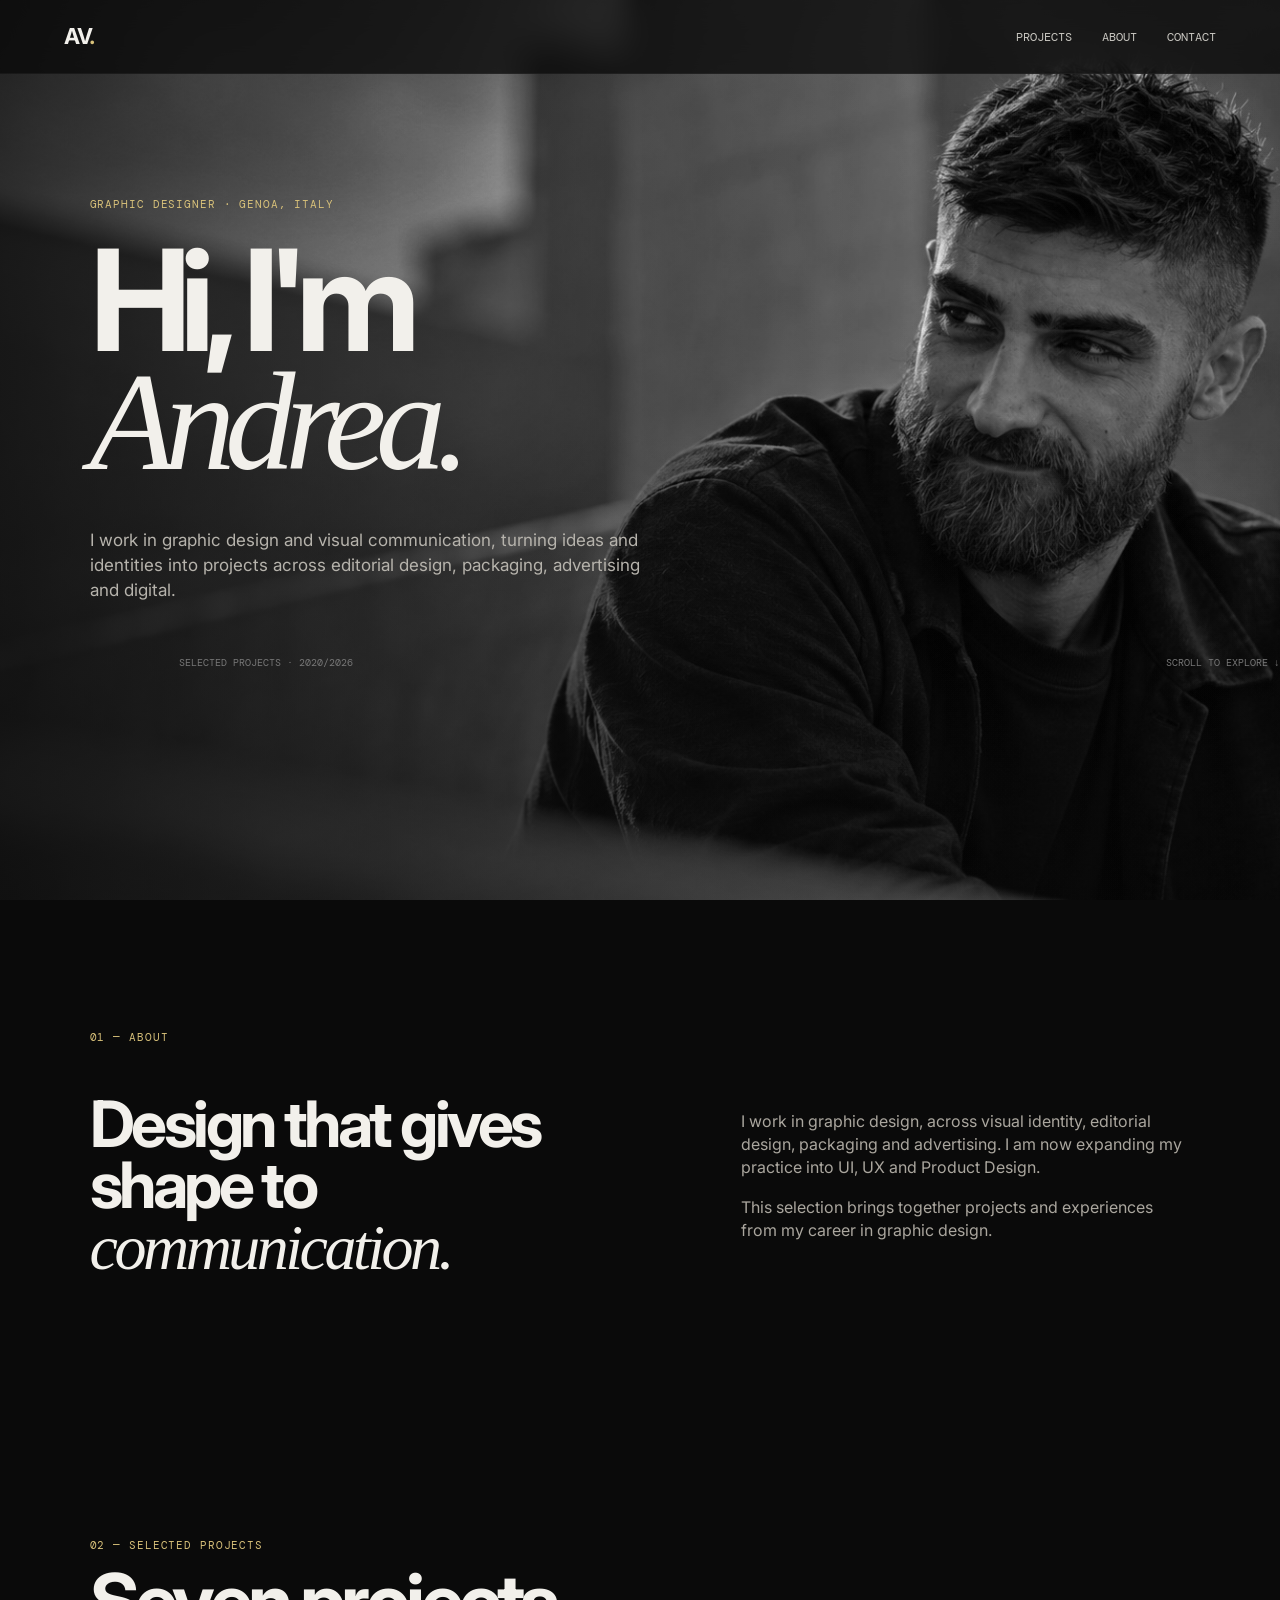
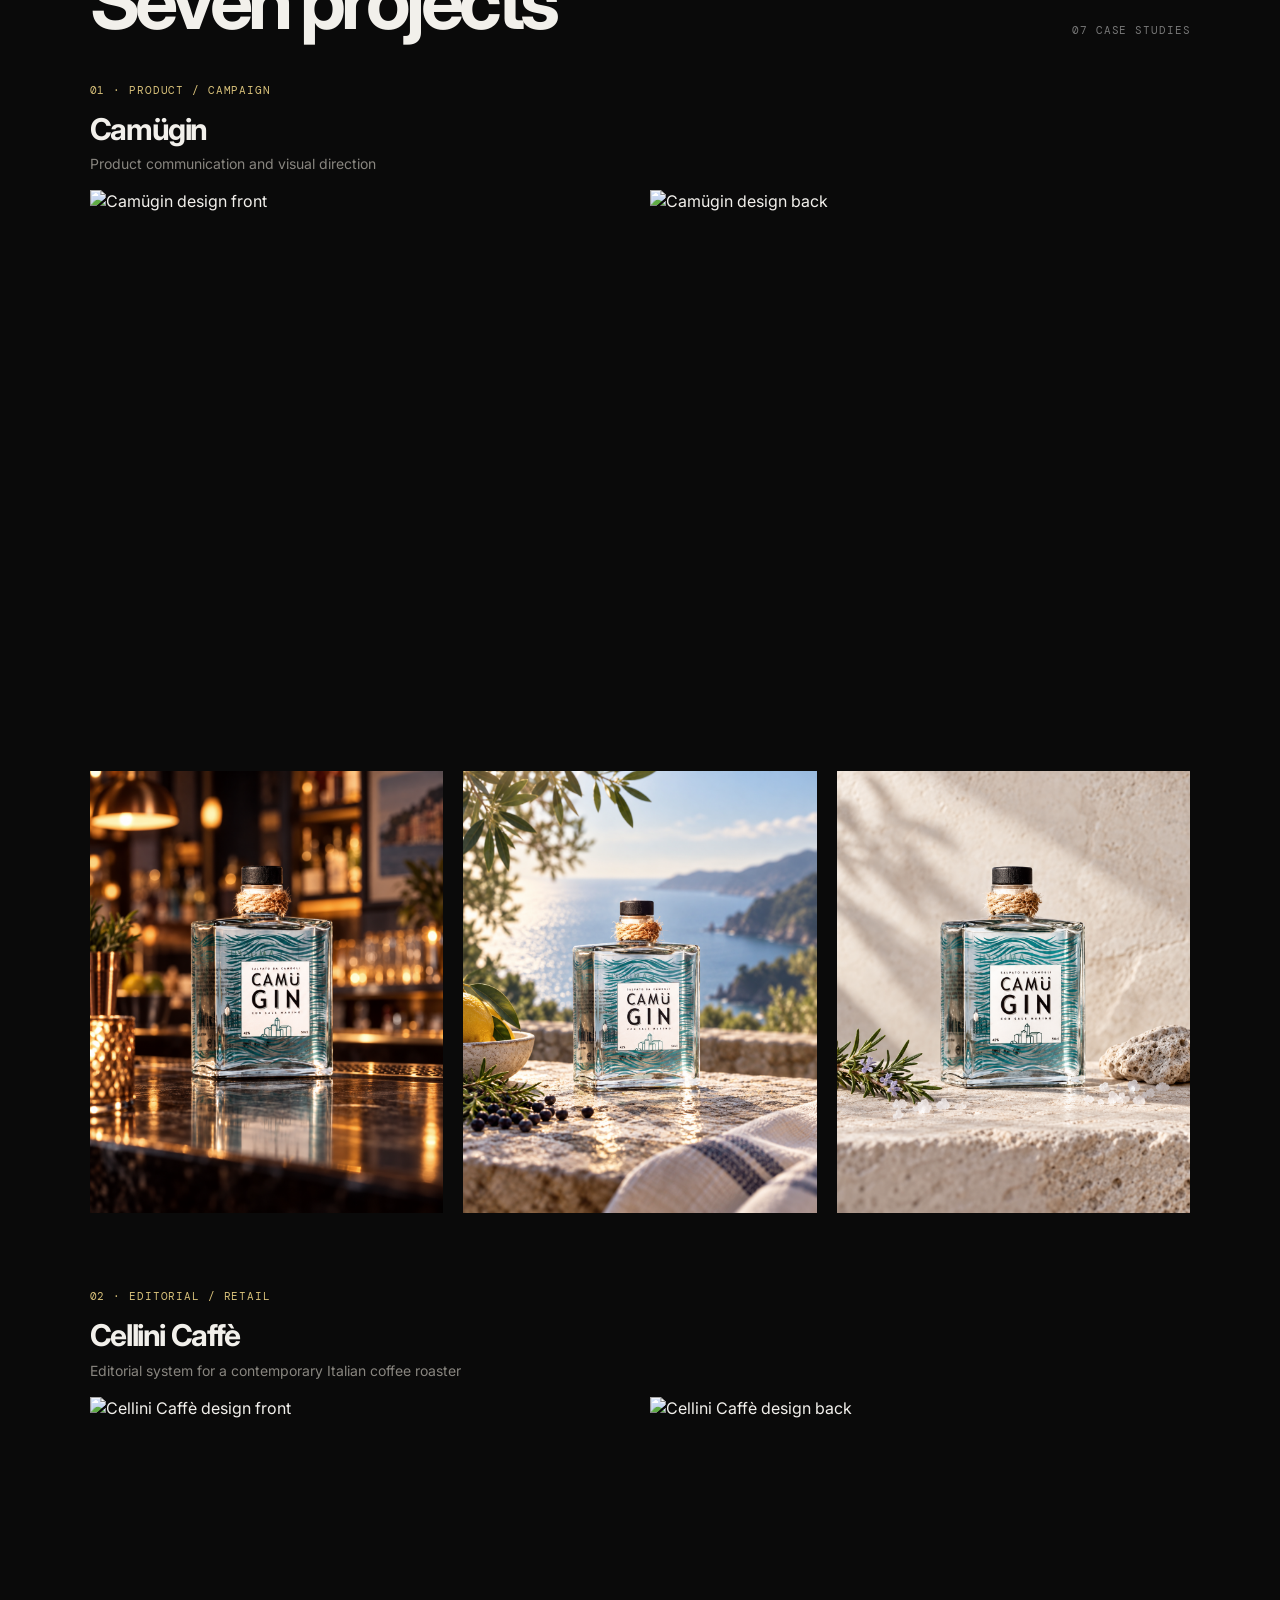
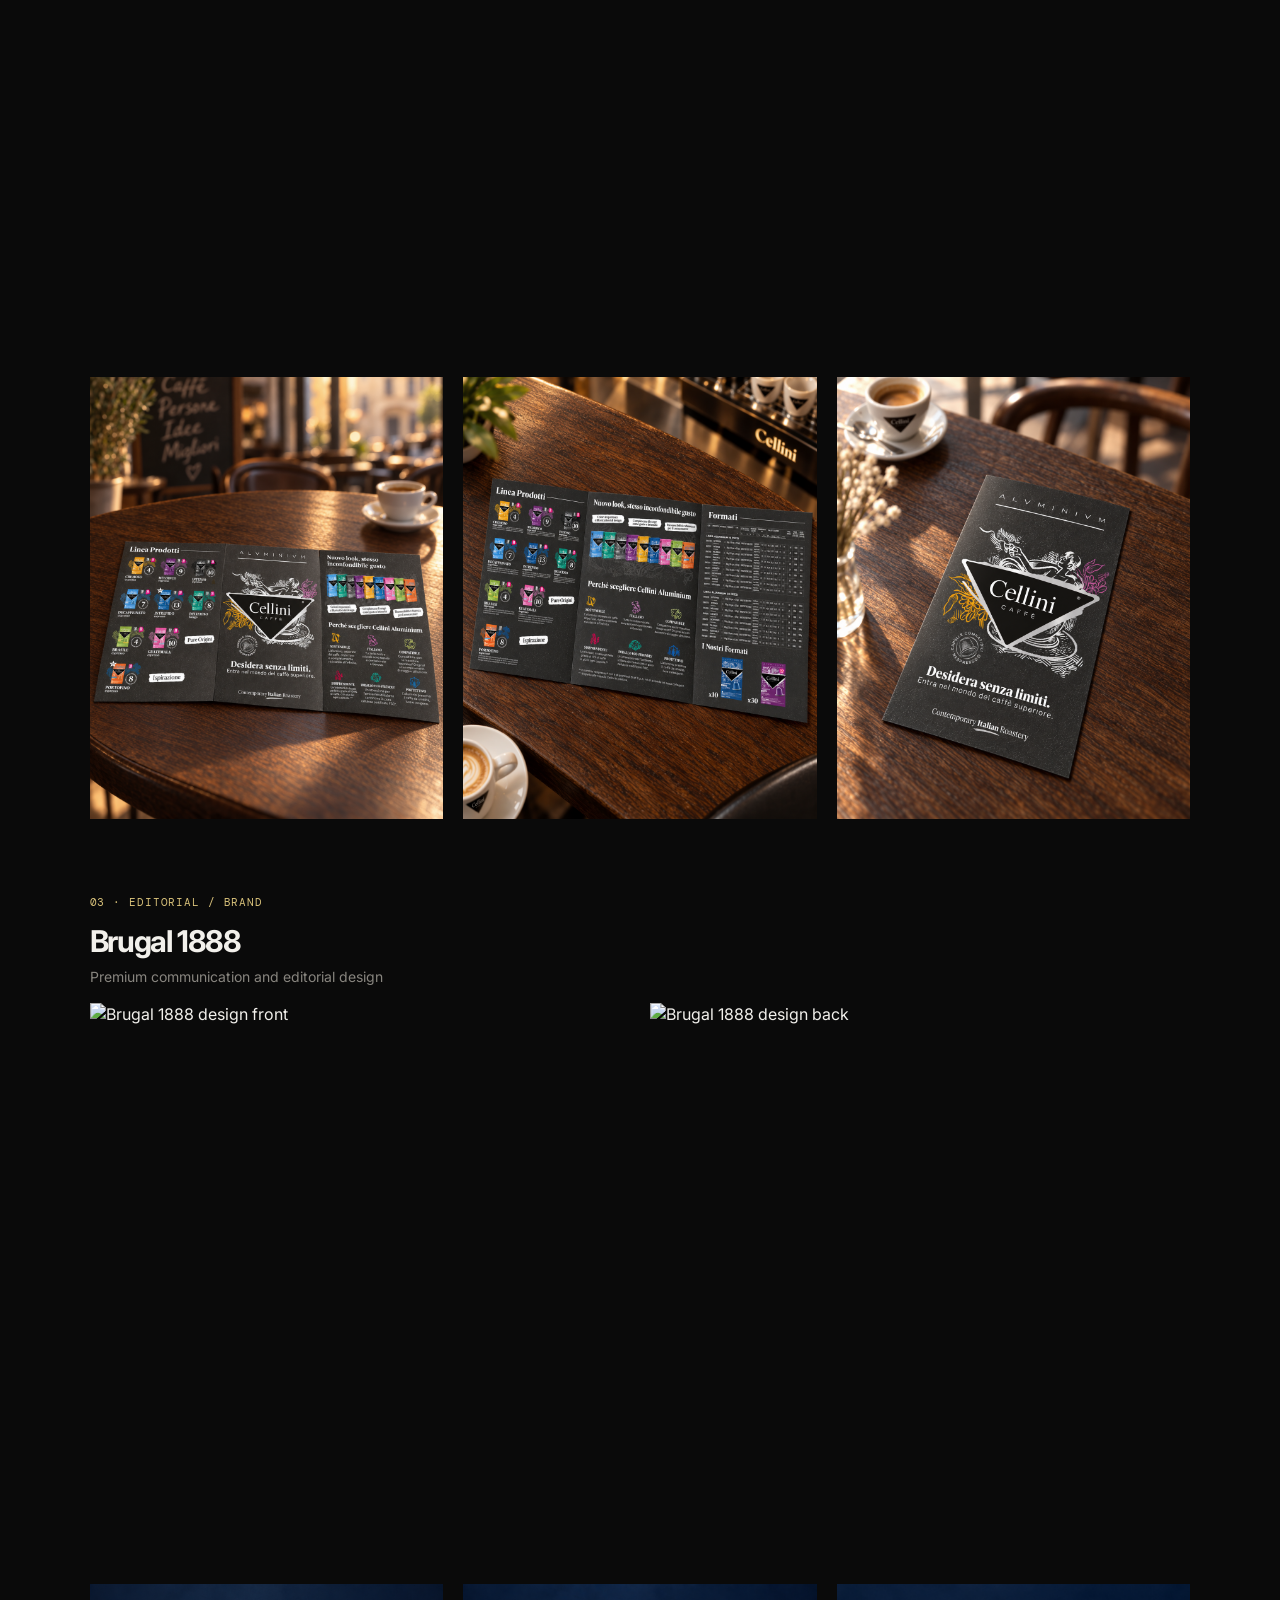
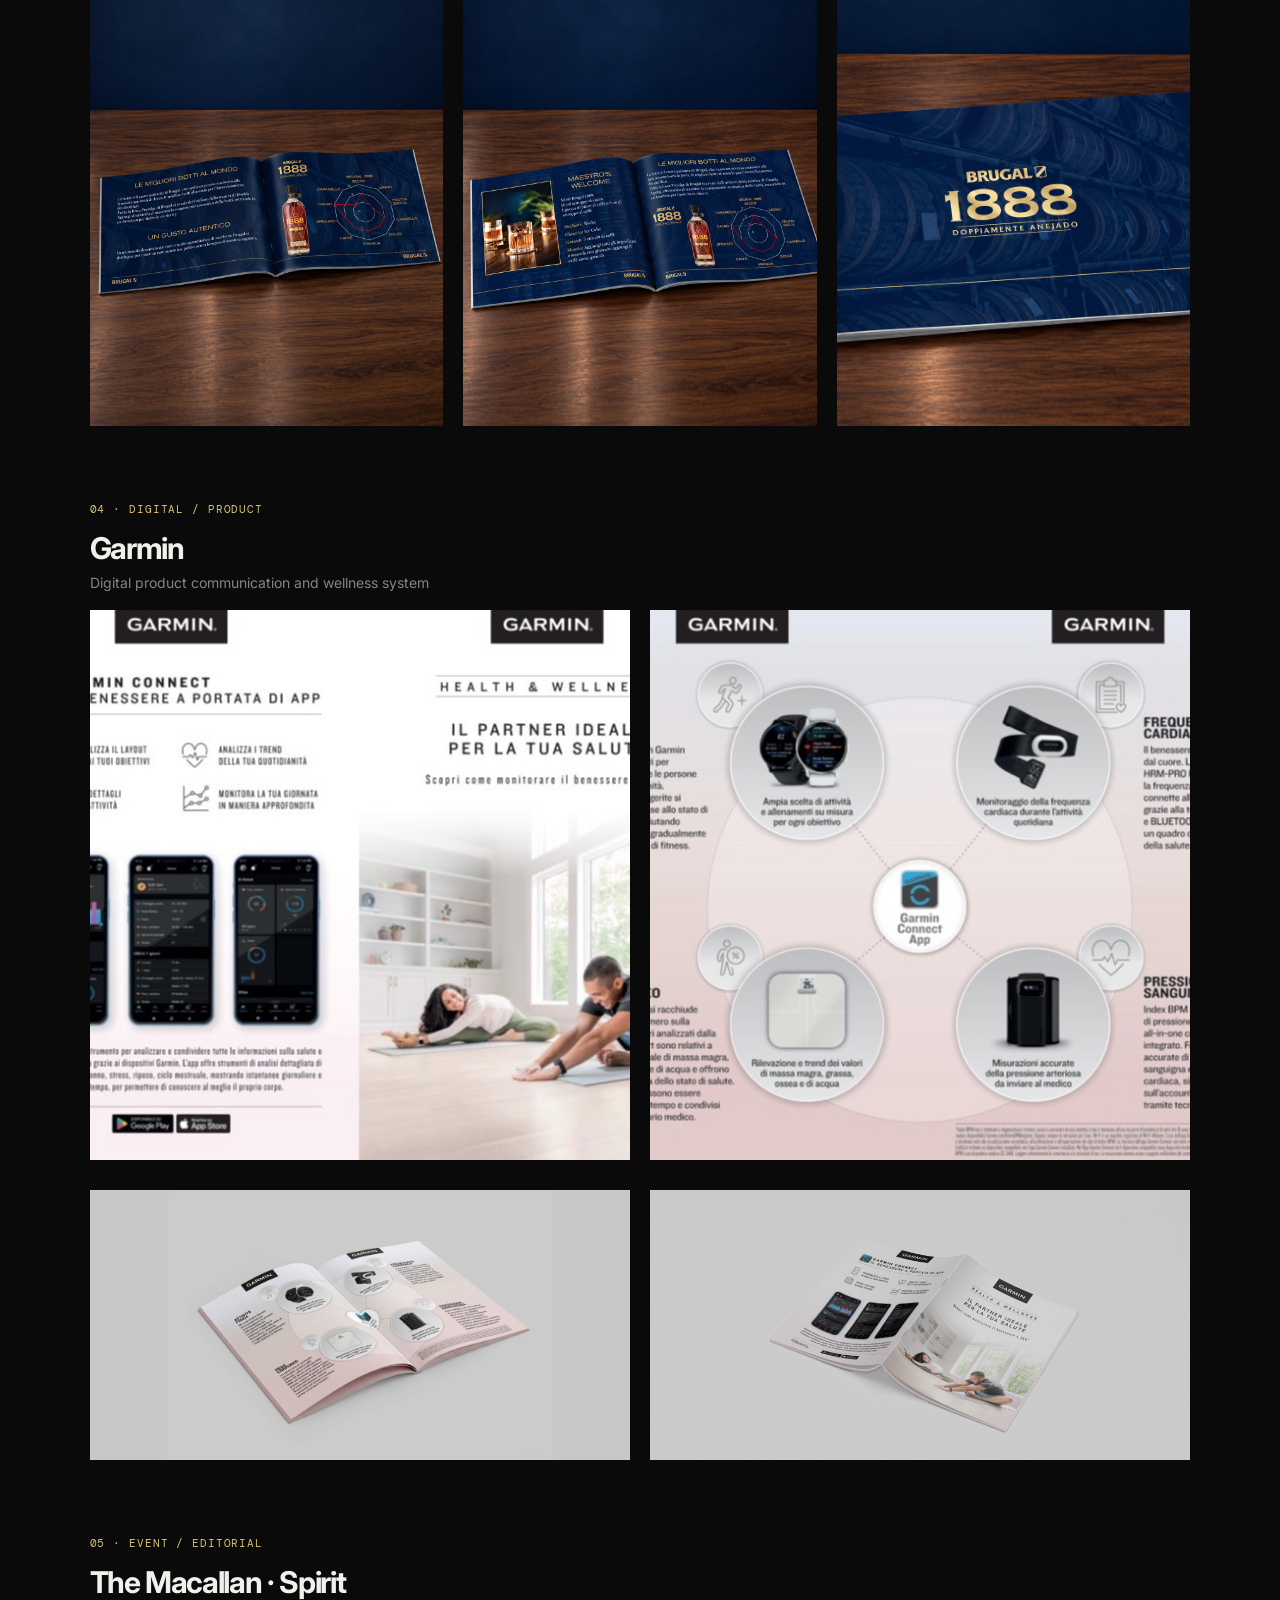
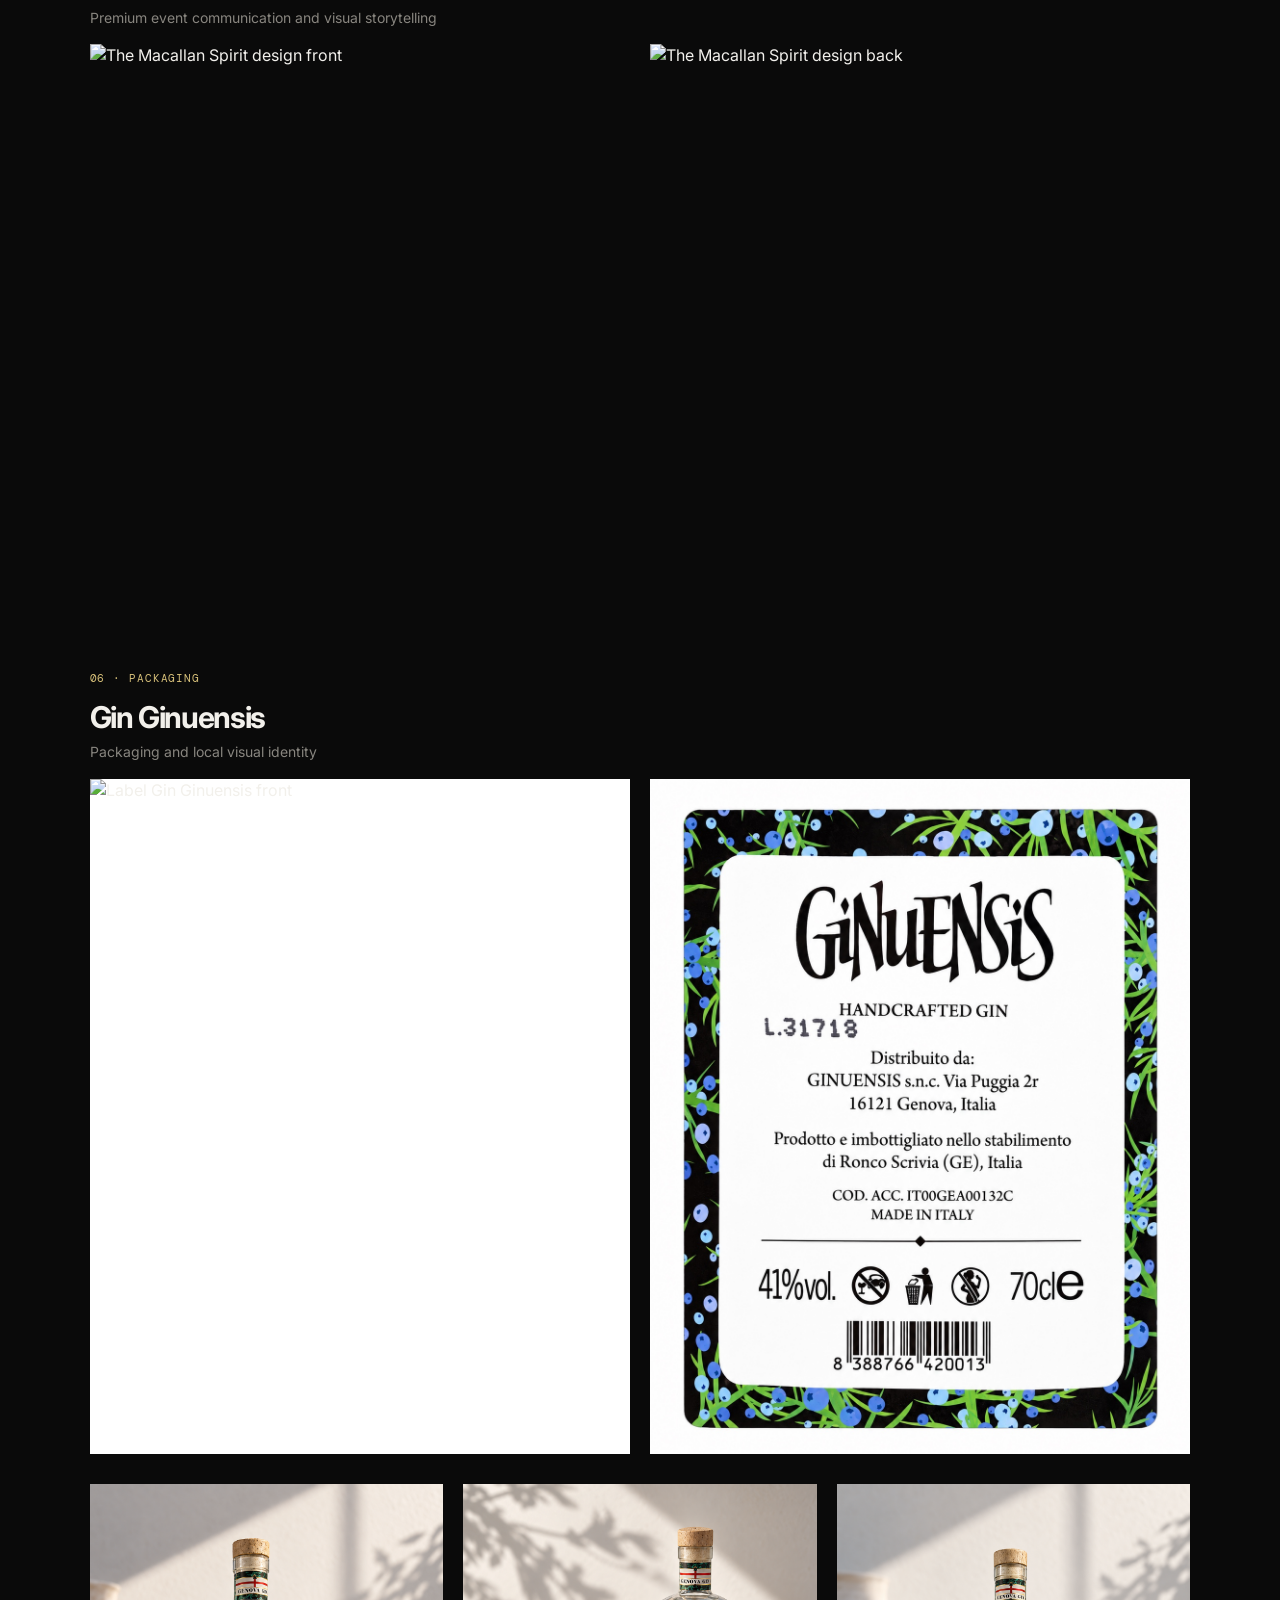
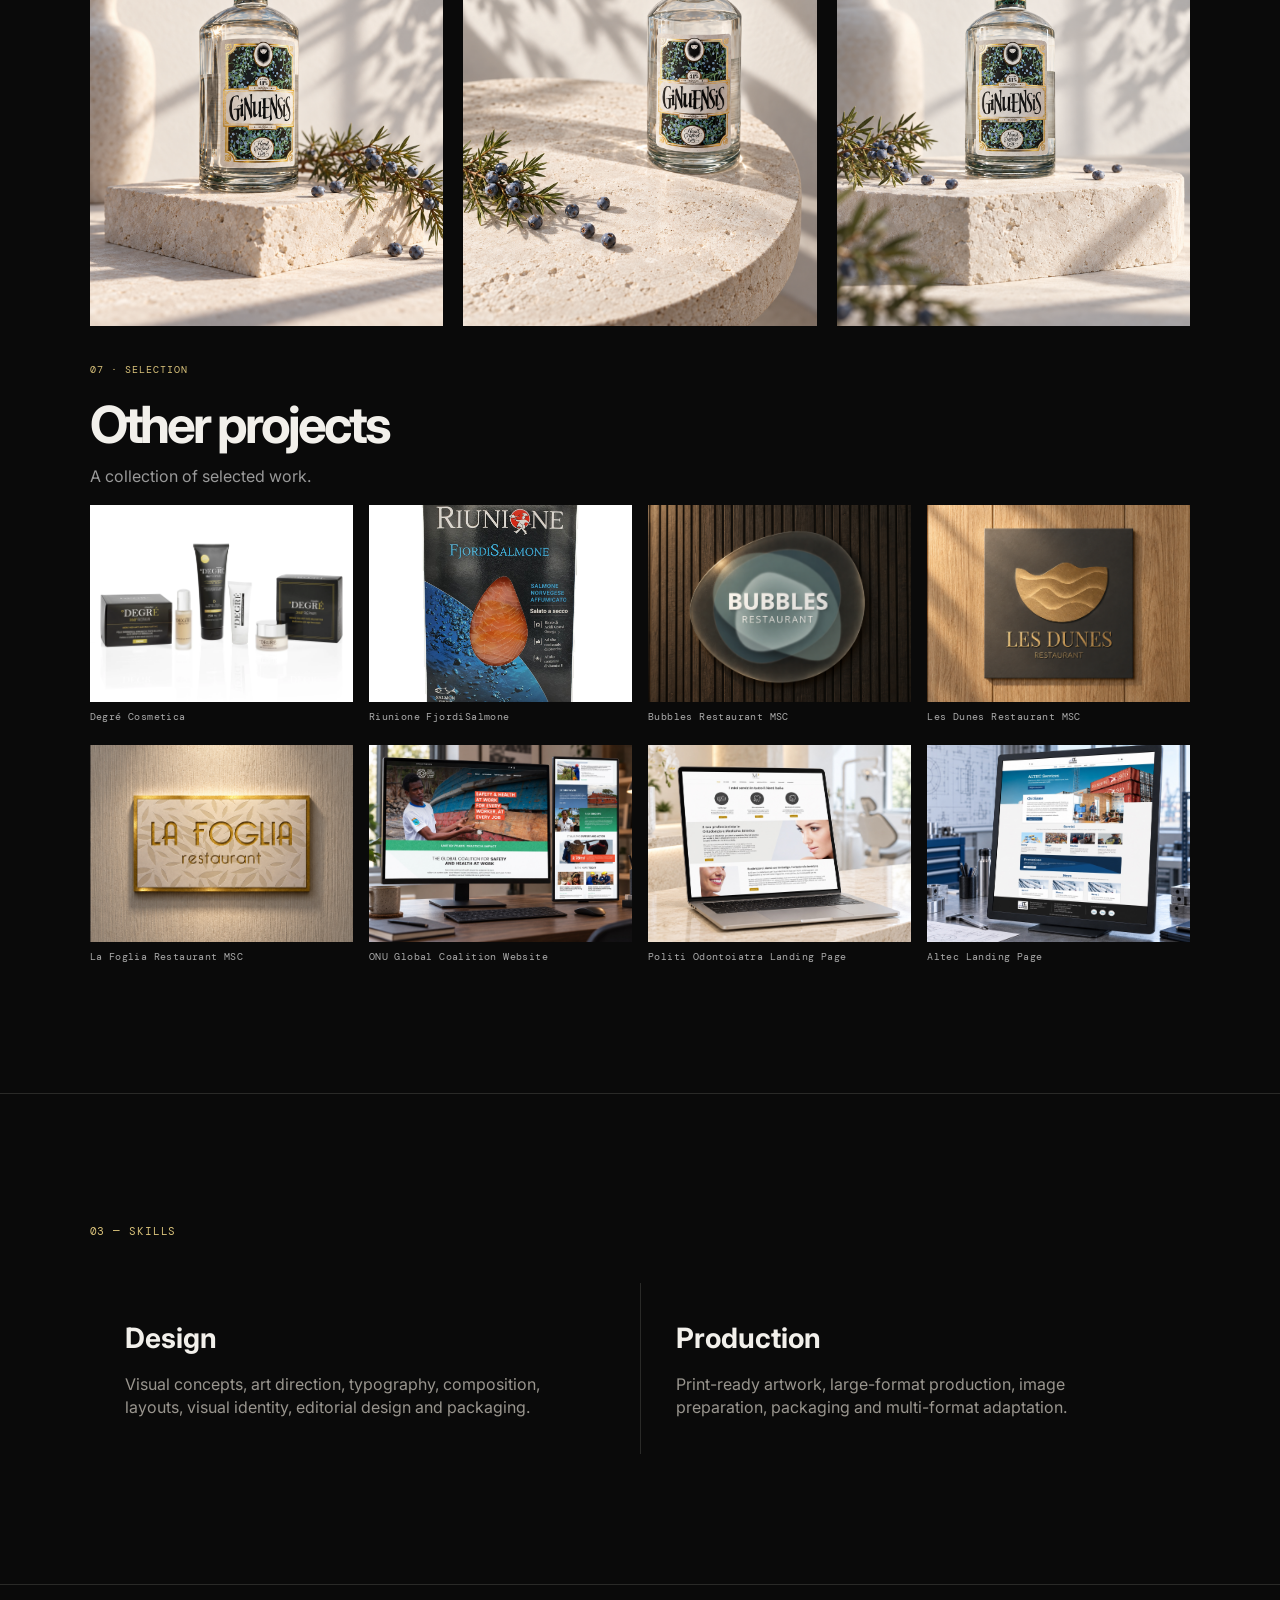
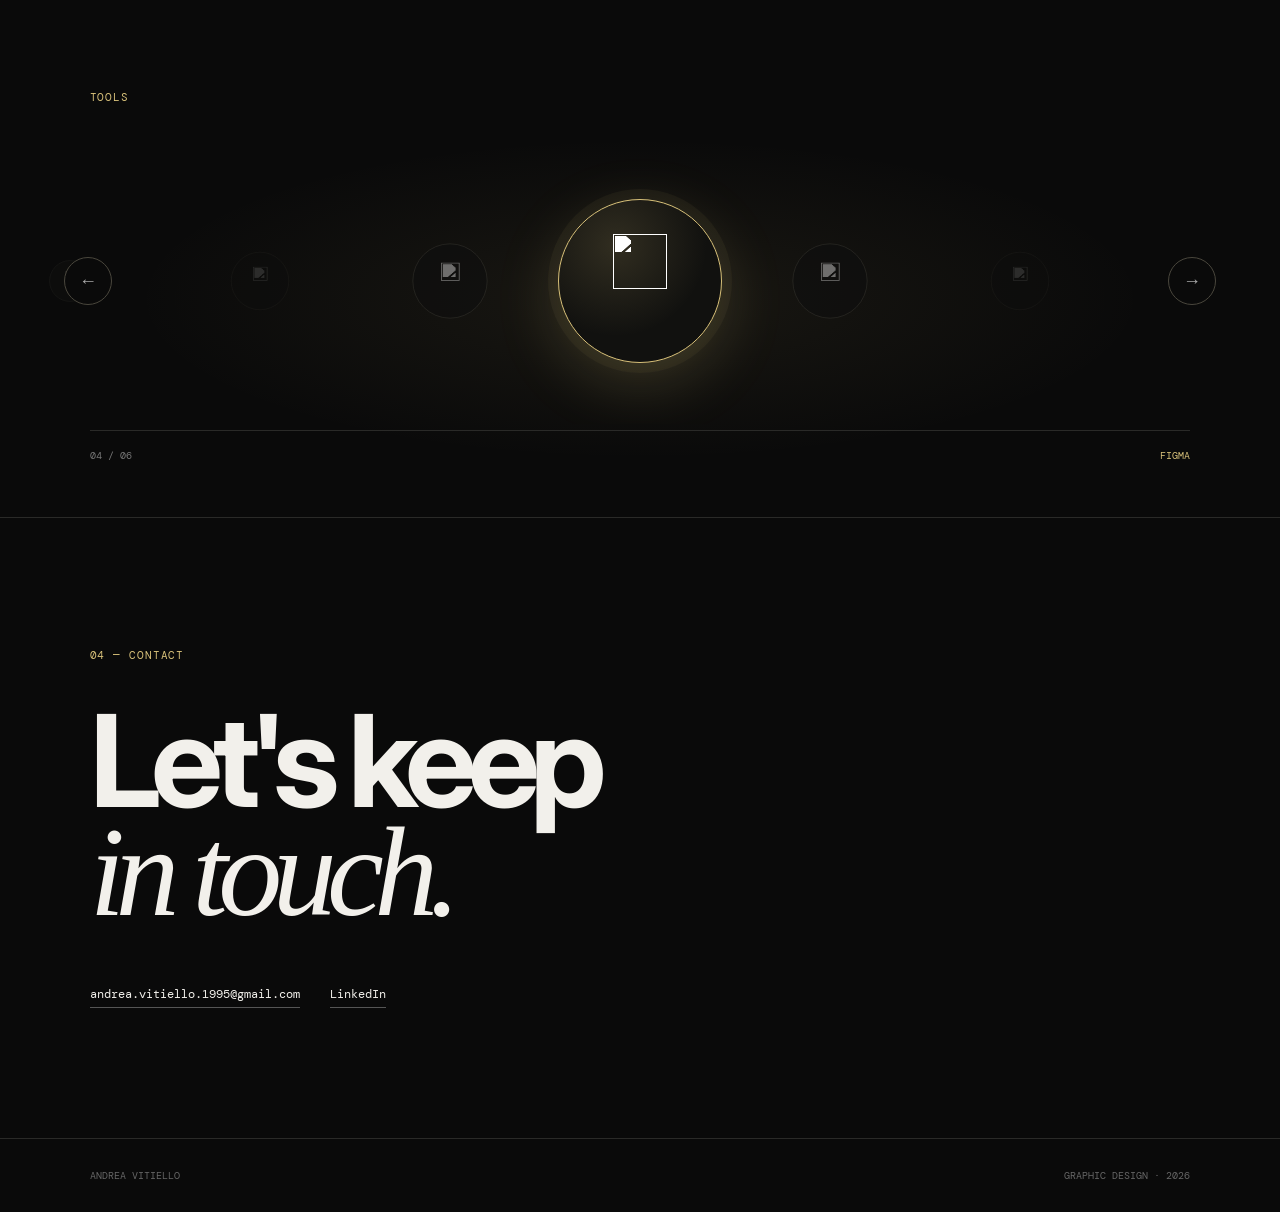
==== portfolio-eu/index.html @ 44dc57f5 "Add English-only portfolio copy using existing layout and assets" ====
<!doctype html>
<html lang="en">
<head>
<meta charset="utf-8"><meta name="viewport" content="width=device-width, initial-scale=1">
<title>ANDREA VITIELLO — PORTFOLIO</title>
<meta name="description" content="Portfolio of Andrea Vitiello — Graphic Designer. Visual identity, editorial design, packaging, advertising and digital design.">
<meta name="theme-color" content="#0a0a0a">
<link rel="preconnect" href="https://fonts.googleapis.com"><link rel="preconnect" href="https://fonts.gstatic.com" crossorigin>
<link href="https://fonts.googleapis.com/css2?family=DM+Mono:wght@400;500&family=Inter:wght@400;500;600;700&display=swap" rel="stylesheet">
<link rel="stylesheet" href="../andrea-portfolio/assets/css/style.css?v=portfolio-20260928">
<link rel="stylesheet" href="../andrea-portfolio/assets/css/hero.css?v=hero-20260928">
<link rel="stylesheet" href="../andrea-portfolio/assets/css/mobile.css?v=mobile-20260928">
<link rel="canonical" href="https://andreavitex.github.io/portfolio-eu/">
</head>
<body>
<header class="nav" id="site-nav"><a class="brand" href="#top">AV<span>.</span></a><button class="menu" id="menu" aria-label="Open menu">☰</button><nav><a href="#work">Projects</a><a href="#about">About</a><a href="#contact">Contact</a></nav></header>
<main id="top">
<section class="section hero"><div class="eyebrow">GRAPHIC DESIGNER · GENOA, ITALY</div><h1>Hi, I'm<br><em>Andrea.</em></h1><p class="hero-copy">I work in graphic design and visual communication, turning ideas and identities into projects across editorial design, packaging, advertising and digital.</p><div class="hero-meta"><span>SELECTED PROJECTS · 2020/2026</span><span>SCROLL TO EXPLORE ↓</span></div></section>
<section class="section about" id="about"><div class="section-label">01 — ABOUT</div><div class="about-grid"><h2>Design that gives shape to <em>communication.</em></h2><div><p>I work in graphic design, across visual identity, editorial design, packaging and advertising. I am now expanding my practice into UI, UX and Product Design.</p><p>This selection brings together projects and experiences from my career in graphic design.</p></div></div></section>
<section class="section" id="work"><div class="section-head"><div><div class="section-label">02 — SELECTED PROJECTS</div><h2 class="section-title">Seven projects</h2></div><span>07 CASE STUDIES</span></div><div class="grid">
<article class="card featured" data-project="camugin"><div class="project-design-grid" aria-label="Camügin design, front and back"><img src="../andrea-portfolio/assets/images/camugin-1.jpg" alt="Camügin design front" loading="lazy"><img src="../andrea-portfolio/assets/images/camugin-2.jpg" alt="Camügin design back" loading="lazy"></div><div class="card-info"><span>01 · PRODUCT / CAMPAIGN</span><h3>Camügin</h3><p>Product communication and visual direction</p></div></article>
<section class="project-mockup" aria-label="Mockup Camügin">
  <div class="project-mockup-grid">
    <figure class="project-mockup-card">
      <img src="../andrea-portfolio/assets/images/camugin-mockup-bar.png" alt="Bottle Camügin on a bancone di bar, con luce calda" loading="lazy">
    </figure>
    <figure class="project-mockup-card">
      <img src="../andrea-portfolio/assets/images/camugin-mockup-liguria.png" alt="Bottle Camügin in a paesaggio costiero ligure" loading="lazy">
    </figure>
    <figure class="project-mockup-card">
      <img src="../andrea-portfolio/assets/images/camugin-mockup-minimal.png" alt="Bottle Camügin su pietra chiara con sale ed elementi naturali" loading="lazy">
    </figure>
  </div>
</section>
<article class="card" data-project="cellini"><div class="project-design-grid" aria-label="Cellini Caffè design, front and back"><img src="../andrea-portfolio/assets/images/cellini-1.jpg" alt="Cellini Caffè design front" loading="lazy"><img src="../andrea-portfolio/assets/images/cellini-2.jpg" alt="Cellini Caffè design back" loading="lazy"></div><div class="card-info"><span>02 · EDITORIAL / RETAIL</span><h3>Cellini Caffè</h3><p>Editorial system for a contemporary Italian coffee roaster</p></div></article>
<section class="project-mockup" aria-label="Mockup Cellini Caffè">
  <div class="project-mockup-grid">
    <figure class="project-mockup-card"><img src="../andrea-portfolio/assets/images/cellini-mockup-open.png" alt="Brochure Cellini Caffè open in tre pannelli" loading="lazy"></figure>
    <figure class="project-mockup-card"><img src="../andrea-portfolio/assets/images/cellini-mockup-spread.png" alt="Brochure Cellini Caffè completamente open" loading="lazy"></figure>
    <figure class="project-mockup-card"><img src="../andrea-portfolio/assets/images/cellini-mockup-closed.png" alt="Brochure Cellini Caffè closed on aa superficie grafite" loading="lazy"></figure>
  </div>
</section>
<article class="card" data-project="brugal"><div class="project-design-grid" aria-label="Brugal 1888 design, front and back"><img src="../andrea-portfolio/assets/images/brugal-1.jpg" alt="Brugal 1888 design front" loading="lazy"><img src="../andrea-portfolio/assets/images/brugal-2.jpg" alt="Brugal 1888 design back" loading="lazy"></div><div class="card-info"><span>03 · EDITORIAL / BRAND</span><h3>Brugal 1888</h3><p>Premium communication and editorial design</p></div></article>
<section class="project-mockup" aria-label="Mockup Brugal 1888">
  <div class="project-mockup-grid">
    <figure class="project-mockup-card"><img src="../andrea-portfolio/assets/images/brugal-mockup-exterior.png" alt="Catalogo Brugal 1888 open sul lato esterno" loading="lazy"></figure>
    <figure class="project-mockup-card"><img src="../andrea-portfolio/assets/images/brugal-mockup-interior.png" alt="Catalogo Brugal 1888 open sulle inside pages" loading="lazy"></figure>
    <figure class="project-mockup-card"><img src="../andrea-portfolio/assets/images/brugal-mockup-cover.png" alt="Copertina del catalogo Brugal 1888" loading="lazy"></figure>
  </div>
</section>
<article class="card" data-project="garmin"><div class="project-design-grid" aria-label="Garmin design, front and back"><img src="../andrea-portfolio/assets/images/garmin-1-cropped.jpg" alt="Garmin design front" loading="lazy"><img src="../andrea-portfolio/assets/images/garmin-2-cropped.jpg" alt="Garmin design back" loading="lazy"></div><div class="card-info"><span>04 · DIGITAL / PRODUCT</span><h3>Garmin</h3><p>Digital product communication and wellness system</p></div></article>
<section class="project-mockup" aria-label="Mockup Garmin">
  <div class="project-mockup-grid project-mockup-grid--two">
    <figure class="project-mockup-card"><img src="../andrea-portfolio/assets/images/garmin-mockup-interior.png" alt="Garmin mockup: brochure interior open" loading="lazy"></figure>
    <figure class="project-mockup-card"><img src="../andrea-portfolio/assets/images/garmin-mockup-exterior.png" alt="Mockup Garmin: outside spread del dépliant open" loading="lazy"></figure>
  </div>
</section>
<article class="card" data-project="macallan"><div class="project-design-grid" aria-label="The Macallan Spirit design, front and back"><img src="../andrea-portfolio/assets/images/macallan-1.jpg" alt="The Macallan Spirit design front" loading="lazy"><img src="../andrea-portfolio/assets/images/macallan-2.jpg" alt="The Macallan Spirit design back" loading="lazy"></div><div class="card-info"><span>05 · EVENT / EDITORIAL</span><h3>The Macallan · Spirit</h3><p>Premium event communication and visual storytelling</p></div></article>
<article class="card" data-project="ginuensis"><div class="project-design-grid project-design-grid--label" aria-label="Labels Gin Ginuensis, front and back"><img src="../andrea-portfolio/assets/images/ginuensis-1.jpg" alt="Label Gin Ginuensis front" loading="lazy"><img src="../andrea-portfolio/assets/images/ginuensis-2-back-label.jpg" alt="Label Gin Ginuensis back" loading="lazy"></div><div class="card-info"><span>06 · PACKAGING</span><h3>Gin Ginuensis</h3><p>Packaging and local visual identity</p></div></article>
<section class="project-mockup" aria-label="Mockup Gin Ginuensis">
  <div class="project-mockup-grid">
    <figure class="project-mockup-card"><img src="../andrea-portfolio/assets/images/ginuensis-mockup-coast.png" alt="Bottle Ginuensis sulla costa ligure al tramonto" loading="lazy"></figure>
    <figure class="project-mockup-card"><img src="../andrea-portfolio/assets/images/ginuensis-mockup-bar.png" alt="Bottle Ginuensis on a cocktail bar" loading="lazy"></figure>
    <figure class="project-mockup-card"><img src="../andrea-portfolio/assets/images/ginuensis-mockup-minimal.png" alt="Bottle Ginuensis su pietra chiara con bacche di ginepro" loading="lazy"></figure>
  </div>
</section>
<section class="other-projects" aria-labelledby="other-projects-title">
  <div class="other-projects-info"><span>07 · SELECTION</span><h3 id="other-projects-title">Other projects</h3><p>A collection of selected work.</p></div>
  <div class="other-projects-grid" id="other-projects-grid" aria-label="Selected work">
    <figure class="other-project-card" data-other-project="0" role="button" tabindex="0" aria-label="Open Degré Cosmetica"><div class="other-project-media"><img src="../andrea-portfolio/assets/images/other-degre.webp" alt="Packaging for the cosmetics line Dégré 360° Repair" loading="lazy"></div><figcaption>Degré Cosmetica</figcaption></figure>
    <figure class="other-project-card" data-other-project="1" role="button" tabindex="0" aria-label="Open Riunione FjordiSalmone"><div class="other-project-media"><img src="../andrea-portfolio/assets/images/other-fjordi-salmone.jpg" alt="Packaging FjordiSalmone Riunione" loading="lazy"></div><figcaption>Riunione FjordiSalmone</figcaption></figure>
    <figure class="other-project-card" data-other-project="2" role="button" tabindex="0" aria-label="Open Bubbles Restaurant MSC"><div class="other-project-media"><img src="../andrea-portfolio/assets/images/other-plaque-bubbles.png" alt="Signage for Bubbles Restaurant in ambientazione realistica" loading="lazy"></div><figcaption>Bubbles Restaurant MSC</figcaption></figure>
    <figure class="other-project-card" data-other-project="3" role="button" tabindex="0" aria-label="Open Les Dunes Restaurant MSC"><div class="other-project-media"><img src="../andrea-portfolio/assets/images/other-plaque-les-dunes.png" alt="Signage for Les Dunes Restaurant in ambientazione realistica" loading="lazy"></div><figcaption>Les Dunes Restaurant MSC</figcaption></figure>
    <figure class="other-project-card" data-other-project="4" role="button" tabindex="0" aria-label="Open La Foglia Restaurant MSC"><div class="other-project-media"><img src="../andrea-portfolio/assets/images/other-plaque-la-foglia.png" alt="Signage for La Foglia Restaurant in ambientazione realistica" loading="lazy"></div><figcaption>La Foglia Restaurant MSC</figcaption></figure>
    <figure class="other-project-card" data-other-project="5" role="button" tabindex="0" aria-label="Open ONU Global Coalition Website"><div class="other-project-media"><img src="../andrea-portfolio/assets/images/other-web-global-coalition-proposal.jpg" alt="Website mockup for Global Coalition for Safety and Health at Work" loading="lazy"></div><figcaption>ONU Global Coalition Website</figcaption></figure>
    <figure class="other-project-card" data-other-project="6" role="button" tabindex="0" aria-label="Open Politi Odontoiatra Landing Page"><div class="other-project-media"><img src="../andrea-portfolio/assets/images/other-web-politi-proposal.jpg" alt="Website mockup for Politi per ortodonzia e medicina estetica" loading="lazy"></div><figcaption>Politi Odontoiatra Landing Page</figcaption></figure>
    <figure class="other-project-card" data-other-project="7" role="button" tabindex="0" aria-label="Open Altec Landing Page"><div class="other-project-media"><img src="../andrea-portfolio/assets/images/other-web-altec-proposal.jpg" alt="Website mockup for Altec Services" loading="lazy"></div><figcaption>Altec Landing Page</figcaption></figure>
  </div>
</section>
</div></section>
<section class="section skills" id="skills"><div class="section-label">03 — SKILLS</div><div class="skills-grid"><div><h2>Design</h2><p>Visual concepts, art direction, typography, composition, layouts, visual identity, editorial design and packaging.</p></div><div><h2>Production</h2><p>Print-ready artwork, large-format production, image preparation, packaging and multi-format adaptation.</p></div></div></section>
<section class="tools-showcase" aria-labelledby="tools-title">
  <div class="tools-showcase-head"><div class="section-label">TOOLS</div></div>
  <div class="tools-slider" id="tools-slider" role="region" aria-roledescription="carousel" aria-label="Design tools">
    <button class="tools-arrow tools-prev" type="button" aria-label="Previous tool">←</button>
    <div class="tools-viewport" id="tools-viewport">
      <div class="tools-track" id="tools-track">
        <button class="tool-slide" type="button" data-tool="Photoshop" aria-label="Photoshop"><span class="tool-icon"><img src="../andrea-portfolio/assets/images/tools/photoshop.svg" alt=""></span></button>
        <button class="tool-slide" type="button" data-tool="Illustrator" aria-label="Illustrator"><span class="tool-icon"><img src="../andrea-portfolio/assets/images/tools/illustrator.svg" alt=""></span></button>
        <button class="tool-slide" type="button" data-tool="InDesign" aria-label="InDesign"><span class="tool-icon"><img src="../andrea-portfolio/assets/images/tools/indesign.svg" alt=""></span></button>
        <button class="tool-slide" type="button" data-tool="Figma" aria-label="Figma"><span class="tool-icon"><img src="../andrea-portfolio/assets/images/tools/figma.svg" alt=""></span></button>
        <button class="tool-slide" type="button" data-tool="Canva" aria-label="Canva"><span class="tool-icon"><img src="../andrea-portfolio/assets/images/tools/canva.svg" alt=""></span></button>
        <button class="tool-slide" type="button" data-tool="ChatGPT" aria-label="ChatGPT"><span class="tool-icon"><img src="../andrea-portfolio/assets/images/tools/chatgpt.svg" alt=""></span></button>
      </div>
    </div>
    <button class="tools-arrow tools-next" type="button" aria-label="Next tool">→</button>
  </div>
  <div class="tools-caption"><span id="tools-current" aria-live="polite">04 / 06</span><span id="tools-name">Figma</span></div>
</section>
<section class="section contact" id="contact"><div class="section-label">04 — CONTACT</div><h2>Let's keep<br><em>in touch.</em></h2><div class="contact-links"><a href="mailto:andrea.vitiello.1995@gmail.com">andrea.vitiello.1995@gmail.com</a><a href="https://www.linkedin.com/in/andrea-vitiello-231a5a208/" target="_blank" rel="noreferrer">LinkedIn</a></div></section>
</main><footer><span>ANDREA VITIELLO</span><span>GRAPHIC DESIGN · 2026</span></footer>
<div class="modal" id="modal" aria-hidden="true">
  <button class="modal-close" id="modal-close" type="button" aria-label="Back to portfolio">×</button>
  <div class="modal-viewer" id="modal-viewer">
    <div class="modal-top">
      <div>
        <div class="section-label" id="modal-kicker"></div>
        <h2 class="modal-title" id="modal-title"></h2>
      </div>
      <span class="modal-counter" id="modal-counter">01 / 01</span>
    </div>
    <button class="modal-nav modal-prev" id="modal-prev" type="button" aria-label="Previous image">←</button>
    <button class="modal-nav modal-next" id="modal-next" type="button" aria-label="Next image">→</button>
    <div class="modal-image-stage" id="modal-image-stage" role="button" tabindex="0" aria-label="Back to portfolio">
      <img id="modal-image" src="" alt="">
    </div>
    <div class="modal-hint">TAP / CLICK TO RETURN TO PORTFOLIO · SWIPE OR USE ARROWS TO BROWSE</div>
  </div>
</div>
<script src="../andrea-portfolio/assets/js/main.js?v=portfolio-20260927"></script>
</body></html>
---- andrea-portfolio/assets/css/style.css ----
:root{--bg:#0a0a0a;--fg:#f2f0eb;--muted:#96938c;--line:#2a2a28;--accent:#d8c17a}*{box-sizing:border-box}html{scroll-behavior:smooth}body{margin:0;background:var(--bg);color:var(--fg);font-family:Inter,Arial,sans-serif;line-height:1.45}a{color:inherit;text-decoration:none}.nav{position:fixed;top:0;left:0;right:0;height:74px;padding:0 5vw;display:flex;align-items:center;justify-content:space-between;background:rgba(10,10,10,.78);backdrop-filter:blur(14px);z-index:10;border-bottom:1px solid rgba(255,255,255,.04)}.brand{font-size:22px;font-weight:700;letter-spacing:-.06em}.brand span{color:var(--accent)}nav{display:flex;gap:30px;font:12px 'DM Mono',monospace;text-transform:uppercase}nav a{color:#c9c7c1;transition:.2s}nav a:hover{color:#fff}.menu{display:none;background:none;border:0;color:#fff;font-size:22px}.section{padding:130px 7vw;max-width:1500px;margin:auto}.hero{min-height:100vh;display:flex;flex-direction:column;justify-content:center;position:relative}.eyebrow,.section-label,.section-head>span,.card-info span,.process-grid>div>span,.work-note>span{font:11px 'DM Mono',monospace;letter-spacing:.08em;color:var(--accent)}h1{font-size:clamp(64px,11vw,160px);line-height:.84;letter-spacing:-.075em;margin:30px 0;max-width:1100px}h1 em,h2 em{font-family:Georgia,serif;font-weight:400}.hero-copy{max-width:560px;color:#b6b3ac;font-size:17px}.hero-meta{position:absolute;bottom:34px;left:7vw;right:7vw;display:flex;justify-content:space-between;font:10px 'DM Mono',monospace;color:#777}.about-grid{display:grid;grid-template-columns:1.1fr .9fr;gap:8vw;margin-top:50px}.about h2{font-size:clamp(38px,5vw,72px);line-height:.95;letter-spacing:-.055em;margin:0}.about p{color:#aaa69e;font-size:16px;max-width:520px}.section-head{display:flex;justify-content:space-between;align-items:end;margin-bottom:40px}.section-head>span{color:#777}.section-title{font-size:clamp(40px,6vw,80px);letter-spacing:-.06em;line-height:.9;margin:15px 0 0}.grid{display:grid;grid-template-columns:repeat(2,1fr);gap:70px 28px}.card{cursor:pointer}.card img{width:100%;aspect-ratio:1.35/1;object-fit:cover;display:block;filter:saturate(.88);transition:transform .5s,filter .5s}.card.featured{grid-column:span 2}.card.featured img{aspect-ratio:2/1}.card:hover img{transform:scale(.985);filter:saturate(1)}.card-info{padding:17px 0 0;border-top:1px solid var(--line);margin-top:12px}.card-info h3{font-size:30px;letter-spacing:-.045em;margin:8px 0 3px}.card-info p{margin:0;color:#88857f;font-size:14px}.work-note{border-top:1px solid var(--line);margin-top:90px;padding-top:22px;display:grid;grid-template-columns:1fr 2fr;gap:30px}.work-note p{margin:0;color:#88857f;max-width:620px}.process{border-top:1px solid var(--line)}.process-grid{display:grid;grid-template-columns:repeat(4,1fr);gap:1px;background:var(--line);margin-top:45px}.process-grid>div{background:var(--bg);padding:32px 26px;min-height:220px}.process-grid h2{font-size:30px;letter-spacing:-.04em;margin:45px 0 10px}.process-grid p{color:#99958e;margin:0;max-width:230px}.skills{border-top:1px solid var(--line)}.skills-grid{display:grid;grid-template-columns:repeat(2,1fr);gap:1px;background:var(--line);margin-top:45px}.skills-grid>div{background:var(--bg);padding:35px}.skills-grid h2{font-size:28px;margin:0 0 14px}.skills-grid p{color:#99958e;margin:0;max-width:420px}.tools-showcase{width:100vw;margin-left:calc(50% - 50vw);border-top:1px solid var(--line);border-bottom:1px solid var(--line);padding:105px 0 55px;overflow:hidden}.tools-showcase-head{padding:0 7vw;margin-bottom:65px}.tools-showcase-head h2{font-size:clamp(42px,6vw,82px);line-height:.9;letter-spacing:-.06em;margin:16px 0 0;max-width:850px}.tools-slider{position:relative;width:100%;display:flex;align-items:center}.tools-viewport{width:100%;overflow:hidden}.tools-track{display:flex;align-items:center;gap:28px;width:max-content;transition:transform .65s cubic-bezier(.22,.61,.36,1);will-change:transform}.tool-slide{width:150px;min-width:150px;height:190px;padding:0;border:0;background:none;color:#777;display:flex;flex-direction:column;align-items:center;justify-content:center;gap:18px;font:12px 'DM Mono',monospace;cursor:pointer;transition:transform .5s,color .5s,opacity .5s}.tool-slide .tool-icon{width:86px;height:86px;border:1px solid #333;font-size:22px;transition:transform .5s,border-color .5s,color .5s,box-shadow .5s}.tool-slide .tool-icon-figma{font-size:38px}.tool-slide .tool-icon-ai{font-size:24px}.tool-slide.active{color:var(--fg);transform:scale(1.12)}.tool-slide.active .tool-icon{border-color:var(--accent);color:var(--accent);box-shadow:0 0 0 1px rgba(216,193,122,.15),0 12px 45px rgba(216,193,122,.08)}.tool-slide:not(.active){opacity:.5}.tool-slide:hover{color:var(--fg)}.tools-arrow{position:absolute;z-index:2;top:50%;transform:translateY(-50%);width:46px;height:46px;border:1px solid var(--line);background:rgba(10,10,10,.9);color:#aaa;border-radius:50%;font-size:18px;cursor:pointer;transition:.25s}.tools-arrow:hover{border-color:var(--accent);color:var(--accent)}.tools-prev{left:5vw}.tools-next{right:5vw}.tools-caption{display:flex;justify-content:space-between;margin:35px 7vw 0;padding-top:18px;border-top:1px solid var(--line);font:10px 'DM Mono',monospace;text-transform:uppercase;color:#777}.tools-caption span:last-child{color:var(--accent)}.contact h2{font-size:clamp(60px,10vw,140px);line-height:.84;letter-spacing:-.075em;margin:45px 0 20px}.contact>p{color:#aaa;font-size:18px}.contact-links{display:flex;gap:30px;margin-top:60px;font:12px 'DM Mono',monospace}.contact-links a{border-bottom:1px solid #555;padding-bottom:5px}.contact-links a:hover{color:var(--accent);border-color:var(--accent)}footer{padding:30px 7vw;border-top:1px solid var(--line);display:flex;justify-content:space-between;color:#666;font:10px 'DM Mono',monospace}.modal{position:fixed;inset:0;background:rgba(8,8,8,.97);z-index:30;display:none;overflow:auto;padding:80px 7vw}.modal.open{display:block}.modal-close{position:fixed;top:22px;right:30px;background:none;border:0;color:#fff;font-size:38px;cursor:pointer;z-index:31}.modal-inner{max-width:1100px;margin:auto}.modal-title{font-size:clamp(40px,7vw,90px);letter-spacing:-.07em;margin:25px 0 18px}.case-meta{border-top:1px solid var(--line);border-bottom:1px solid var(--line);padding:18px 0;margin-bottom:30px}.case-meta span{font:11px 'DM Mono',monospace;color:var(--accent);letter-spacing:.08em}.case-meta p{color:#99958e;max-width:650px;margin:10px 0 0}.modal-gallery{display:grid;gap:22px}.modal-gallery img{width:100%;display:block}@media(max-width:900px){.process-grid{grid-template-columns:repeat(2,1fr)}}@media(max-width:800px){.nav{height:62px}.nav nav{display:none}.menu{display:block}.nav.open nav{display:flex;position:absolute;top:62px;left:0;right:0;background:#0a0a0a;padding:25px 7vw;flex-direction:column;gap:18px}.section{padding:105px 7vw}.about-grid,.grid,.skills-grid{grid-template-columns:1fr}.card.featured{grid-column:auto}.card.featured img{aspect-ratio:1.35/1}.work-note{grid-template-columns:1fr;gap:12px;margin-top:65px}.process-grid{grid-template-columns:1fr}.process-grid>div{min-height:0}.tools-showcase{padding:85px 0 45px}.tools-showcase-head{padding:0 7vw;margin-bottom:40px}.tools-track{gap:18px}.tool-slide{width:125px;min-width:125px;height:165px}.tool-slide .tool-icon{width:72px;height:72px}.tools-prev{left:4vw}.tools-next{right:4vw}.tools-arrow{width:40px;height:40px}.tools-caption{margin-left:7vw;margin-right:7vw}.contact-links{flex-direction:column;gap:15px}.hero-meta{left:7vw;right:7vw}.modal{padding:75px 5vw}}

/* Tools carousel */
.tools-showcase{
  position:relative;
  width:100vw;
  margin-left:calc(50% - 50vw);
  padding:105px 0 55px;
  overflow:hidden;
  border-top:1px solid var(--line);
  border-bottom:1px solid var(--line);
  background:radial-gradient(ellipse 55% 42% at 50% 59%,rgba(216,193,122,.075),transparent 72%);
}
.tools-showcase-head{padding:0 7vw;margin-bottom:34px}
.tools-showcase-head h2{display:none}
.tools-slider{position:relative;width:100%;height:286px;min-height:286px;display:block}
.tools-viewport{position:relative;width:100%;height:100%;overflow:hidden;padding:0;touch-action:pan-y;cursor:grab}
.tools-viewport:active{cursor:grabbing}
.tools-track{position:relative;width:100%;height:100%;display:block}
.tool-slide{
  position:absolute;
  top:50%;
  left:50%;
  width:190px;
  min-width:190px;
  height:220px;
  margin:0;
  padding:0;
  border:0;
  background:transparent;
  color:var(--fg);
  transform:translate(-50%,-50%) translateX(var(--tool-offset,0px)) scale(.44);
  transform-origin:center;
  opacity:.16;
  filter:blur(.35px);
  cursor:pointer;
  pointer-events:auto;
  z-index:1;
  transition:transform .58s cubic-bezier(.22,.61,.36,1),opacity .45s ease,filter .45s ease;
}
.tool-slide[data-position="mid"]{
  transform:translate(-50%,-50%) translateX(var(--tool-offset,0px)) scale(.62);
  opacity:.30;
  filter:none;
}
.tool-slide[data-position="near"]{
  transform:translate(-50%,-50%) translateX(var(--tool-offset,0px)) scale(.80);
  opacity:.62;
  filter:none;
}
.tool-slide.active{
  transform:translate(-50%,-50%) translateX(var(--tool-offset,0px)) scale(1);
  opacity:1;
  filter:none;
  z-index:30;
}
.tool-slide .tool-icon{
  width:94px;
  height:94px;
  margin:auto;
  border:1px solid #383731;
  border-radius:50%;
  display:grid;
  place-items:center;
  overflow:hidden;
  background:#10100f;
  color:#fff;
  opacity:1;
  transition:width .58s cubic-bezier(.22,.61,.36,1),height .58s cubic-bezier(.22,.61,.36,1),border-color .4s,box-shadow .4s,background .4s;
}
.tool-slide .tool-icon img{
  display:block;
  width:50%;
  height:50%;
  max-width:none;
  max-height:none;
  object-fit:contain;
  opacity:.72;
  filter:brightness(0) invert(1);
  transition:width .58s cubic-bezier(.22,.61,.36,1),height .58s cubic-bezier(.22,.61,.36,1),opacity .4s;
}
.tool-slide[data-position="near"] .tool-icon img{opacity:.64}
.tool-slide[data-position="mid"] .tool-icon img{opacity:.42}
.tool-slide[data-position="far"] .tool-icon img{opacity:.22}
.tool-slide.active .tool-icon{
  width:164px;
  height:164px;
  border-color:var(--accent);
  background:radial-gradient(circle at 35% 28%,rgba(216,193,122,.16),transparent 58%),#11110f;
  box-shadow:0 0 0 10px rgba(216,193,122,.05),0 18px 65px rgba(216,193,122,.20);
  opacity:1;
}
.tool-slide.active .tool-icon img{
  width:58%;
  height:58%;
  opacity:1;
  filter:brightness(0) invert(1);
}
.tool-slide:focus-visible{outline:1px solid var(--accent);outline-offset:-4px}
.tools-arrow{
  position:absolute;
  top:50%;
  transform:translateY(-50%);
  z-index:40;
  width:48px;
  height:48px;
  display:grid;
  place-items:center;
  border:1px solid #4a473d;
  border-radius:50%;
  background:#0a0a0a;
  color:#aaa;
  font-size:18px;
  cursor:pointer;
  transition:.25s;
}
.tools-arrow:hover{border-color:var(--accent);color:var(--accent)}
.tools-prev{left:5vw}.tools-next{right:5vw}
.tools-caption{
  display:flex;
  justify-content:space-between;
  margin:6px 7vw 0;
  padding-top:18px;
  border-top:1px solid var(--line);
  font:10px 'DM Mono',monospace;
  text-transform:uppercase;
  color:#777;
}
.tools-caption span:last-child{color:var(--accent)}
@media(max-width:800px){
  .tools-showcase{padding:82px 0 43px}
  .tools-showcase-head{padding:0 7vw;margin-bottom:18px}
  .tools-slider{height:215px;min-height:215px}
  .tool-slide{width:132px;min-width:132px;height:175px}
  .tool-slide .tool-icon{width:68px;height:68px}
  .tool-slide.active .tool-icon{width:112px;height:112px;box-shadow:0 0 0 7px rgba(216,193,122,.05),0 0 45px rgba(216,193,122,.20)}
  .tool-slide .tool-icon img{width:50%;height:50%}
  .tool-slide.active .tool-icon img{width:64%;height:64%}
  .tools-arrow{display:none}
  .tools-caption{margin:10px 7vw 0}
}
@media(prefers-reduced-motion:reduce){
  .tool-slide,.tool-slide .tool-icon,.tool-slide .tool-icon img{transition:none}
}

/* Project image viewer */
.modal{padding:0;background:rgba(5,5,5,.985);overflow:hidden}
.modal.open{display:block}
.modal-viewer{position:relative;width:100%;height:100dvh;min-height:100vh;display:flex;align-items:center;justify-content:center;padding:92px 8vw 54px}
.modal-top{position:absolute;top:28px;left:7vw;right:7vw;display:flex;align-items:flex-end;justify-content:space-between;z-index:4;pointer-events:none}
.modal-title{font-size:clamp(30px,5vw,68px);letter-spacing:-.07em;margin:10px 0 0}
.modal-counter{font:10px 'DM Mono',monospace;letter-spacing:.08em;color:#777;white-space:nowrap}
.modal-image-stage{width:min(1180px,100%);height:100%;display:flex;align-items:center;justify-content:center;cursor:zoom-out;touch-action:pan-y}
.modal-image-stage img{max-width:100%;max-height:100%;width:auto;height:auto;object-fit:contain;display:block;box-shadow:0 18px 80px rgba(0,0,0,.35);user-select:none;-webkit-user-drag:none}
.modal-nav{position:absolute;top:50%;transform:translateY(-50%);z-index:5;width:52px;height:52px;border:1px solid #3b3933;border-radius:50%;background:rgba(10,10,10,.72);backdrop-filter:blur(8px);color:#aaa;font-size:18px;display:grid;place-items:center;cursor:pointer;transition:.25s}
.modal-nav:hover{border-color:var(--accent);color:var(--accent);background:#10100e}
.modal-prev{left:3vw}.modal-next{right:3vw}
.modal-close{top:24px;right:3vw;width:42px;height:42px;border:1px solid #3b3933;border-radius:50%;font-size:28px;background:rgba(10,10,10,.72);backdrop-filter:blur(8px)}
.modal-close:hover{border-color:var(--accent);color:var(--accent)}
.modal-hint{position:absolute;bottom:20px;left:7vw;right:7vw;text-align:center;color:#55524b;font:9px 'DM Mono',monospace;letter-spacing:.08em;pointer-events:none}
@media(max-width:800px){
  .modal-viewer{padding:78px 5vw 48px}
  .modal-top{top:20px;left:5vw;right:5vw;align-items:center}
  .modal-title{font-size:32px}
  .modal-nav{display:none}
  .modal-close{top:18px;right:5vw}
  .modal-image-stage{height:100%;cursor:pointer}
  .modal-image-stage img{max-width:100%;max-height:100%}
  .modal-hint{left:5vw;right:5vw;bottom:18px;font-size:8px}
}
@media(prefers-reduced-motion:reduce){.modal-nav{transition:none}}

/* Project system: information above the clickable design images. */
.card{grid-column:1 / -1;display:flex;flex-direction:column}
.card img{aspect-ratio:2 / 1}
.card-info{order:-1;margin:0;padding:0 0 16px;border:0}

/* The first project shows its two design sides without changing the original visual height. */
.project-design-grid{display:grid;grid-template-columns:repeat(2,minmax(0,1fr));gap:20px;aspect-ratio:2 / 1}
.project-design-grid img{width:100%;height:100%;aspect-ratio:auto;object-fit:cover}
.card.featured .project-design-grid img{aspect-ratio:auto}
.project-design-grid--label img{object-fit:contain;background:#fff;filter:saturate(1)}

/* Mockups are a quiet, repeatable module below every project. */
.project-mockup{grid-column:1 / -1;margin:-40px 0 0;padding:0;border:0}
.project-mockup-grid{display:grid;grid-template-columns:repeat(3,minmax(0,1fr));gap:20px}
.project-mockup-card{margin:0;min-width:0}
.project-mockup-card img{display:block;width:100%;aspect-ratio:4 / 5;object-fit:cover;filter:saturate(.92);cursor:pointer}
.project-mockup-grid--two{grid-template-columns:repeat(2,minmax(0,1fr))}
.project-mockup-grid--two img{aspect-ratio:2 / 1;object-fit:contain;background:#c8c8c8}
/* A deliberately single gallery for miscellaneous work: no split between files and mockups. */
.other-projects{grid-column:1 / -1;margin:-40px 0 0;padding:0}
.other-projects-info{padding:0 0 16px}
.other-projects-info span{font:10px 'DM Mono',monospace;letter-spacing:.1em;color:var(--accent)}
.other-projects-info h3{margin:8px 0 4px;font-size:clamp(30px,4vw,56px);letter-spacing:-.06em}
.other-projects-info p{margin:0;color:#999}
.other-projects-grid{display:grid;grid-template-columns:repeat(4,minmax(0,1fr));gap:22px 16px}
.other-project-card{margin:0;min-width:0;cursor:zoom-in;outline-offset:6px}
.other-project-media{overflow:hidden;background:#fff}
.other-project-media{aspect-ratio:4 / 3}
.other-project-card img{display:block;width:100%;height:100%;object-fit:cover;transition:transform .35s ease}
.other-project-card:hover img,.other-project-card:focus img{transform:scale(1.03)}
.other-project-card figcaption{margin-top:8px;font:10px 'DM Mono',monospace;letter-spacing:.04em;color:#aaa}
@media(max-width:800px){
  .project-design-grid{gap:12px}
  .project-mockup{margin:-40px 0 0}
  .project-mockup-grid{grid-template-columns:1fr;gap:42px}
  .other-projects-grid{grid-template-columns:repeat(2,minmax(0,1fr));gap:24px 12px}
}
---- andrea-portfolio/assets/css/hero.css ----
.hero {
  isolation: isolate;
  background:
    linear-gradient(90deg, rgba(10, 10, 10, .2), rgba(10, 10, 10, .03) 68%),
    url('../images/andrea-hero.jpg') center / cover no-repeat;
}

.hero::before {
  content: '';
  position: absolute;
  inset: 0;
  z-index: -1;
  background:
    linear-gradient(90deg, rgba(10, 10, 10, .8) 0%, rgba(10, 10, 10, .42) 38%, rgba(10, 10, 10, .06) 74%),
    linear-gradient(0deg, rgba(10, 10, 10, .34), transparent 52%);
}

.hero > * {
  position: relative;
  z-index: 1;
}

.hero-copy {
  margin-bottom: 88px;
}

@media (max-width: 800px) {
  .hero {
    background-position: 78% center;
  }

  .hero-copy {
    margin-bottom: 72px;
  }

  .hero::before {
    background:
      linear-gradient(90deg, rgba(10, 10, 10, .93) 0%, rgba(10, 10, 10, .7) 56%, rgba(10, 10, 10, .25) 100%),
      linear-gradient(0deg, rgba(10, 10, 10, .56), transparent 65%);
  }
}
---- andrea-portfolio/assets/css/mobile.css ----
/* Mobile-only compact layout: desktop rules remain untouched. */
@media (max-width: 800px) {
  .section { padding: 78px 5vw; }

  .hero {
    min-height: 100svh;
    padding-top: 86px;
    padding-bottom: 86px;
  }

  h1 { font-size: clamp(56px, 16vw, 74px); margin: 22px 0; }
  .hero-copy { max-width: 31rem; font-size: 15px; }
  .hero-meta { bottom: 24px; left: 5vw; right: 5vw; gap: 10px; font-size: 9px; }

  .section-head { margin-bottom: 28px; }
  .grid { gap: 38px 16px; }
  .card-info { padding-top: 12px; margin-top: 8px; }
  .card-info h3 { font-size: 26px; }

  .project-design-grid { gap: 8px; aspect-ratio: auto; height: min(34vw, 132px); }
  .project-design-grid img { min-height: 0; object-position: center; }
  .project-mockup { margin-top: -14px; }
  .project-mockup-grid { grid-template-columns: repeat(3, minmax(0, 1fr)); gap: 8px; }
  .project-mockup-card img { aspect-ratio: 1 / 1; cursor: pointer; }
  .project-mockup-grid--two { grid-template-columns: repeat(2, minmax(0, 1fr)); }
  .project-mockup-grid--two img { aspect-ratio: 1.55 / 1; }

  .other-projects { margin-top: -14px; }
  .other-projects-grid { gap: 18px 10px; }
  .other-project-card figcaption { font-size: 9px; line-height: 1.35; }

  .tools-showcase { padding: 68px 0 38px; }
  .tools-showcase-head { margin-bottom: 28px; }
  .contact h2 { margin: 30px 0 18px; }
}
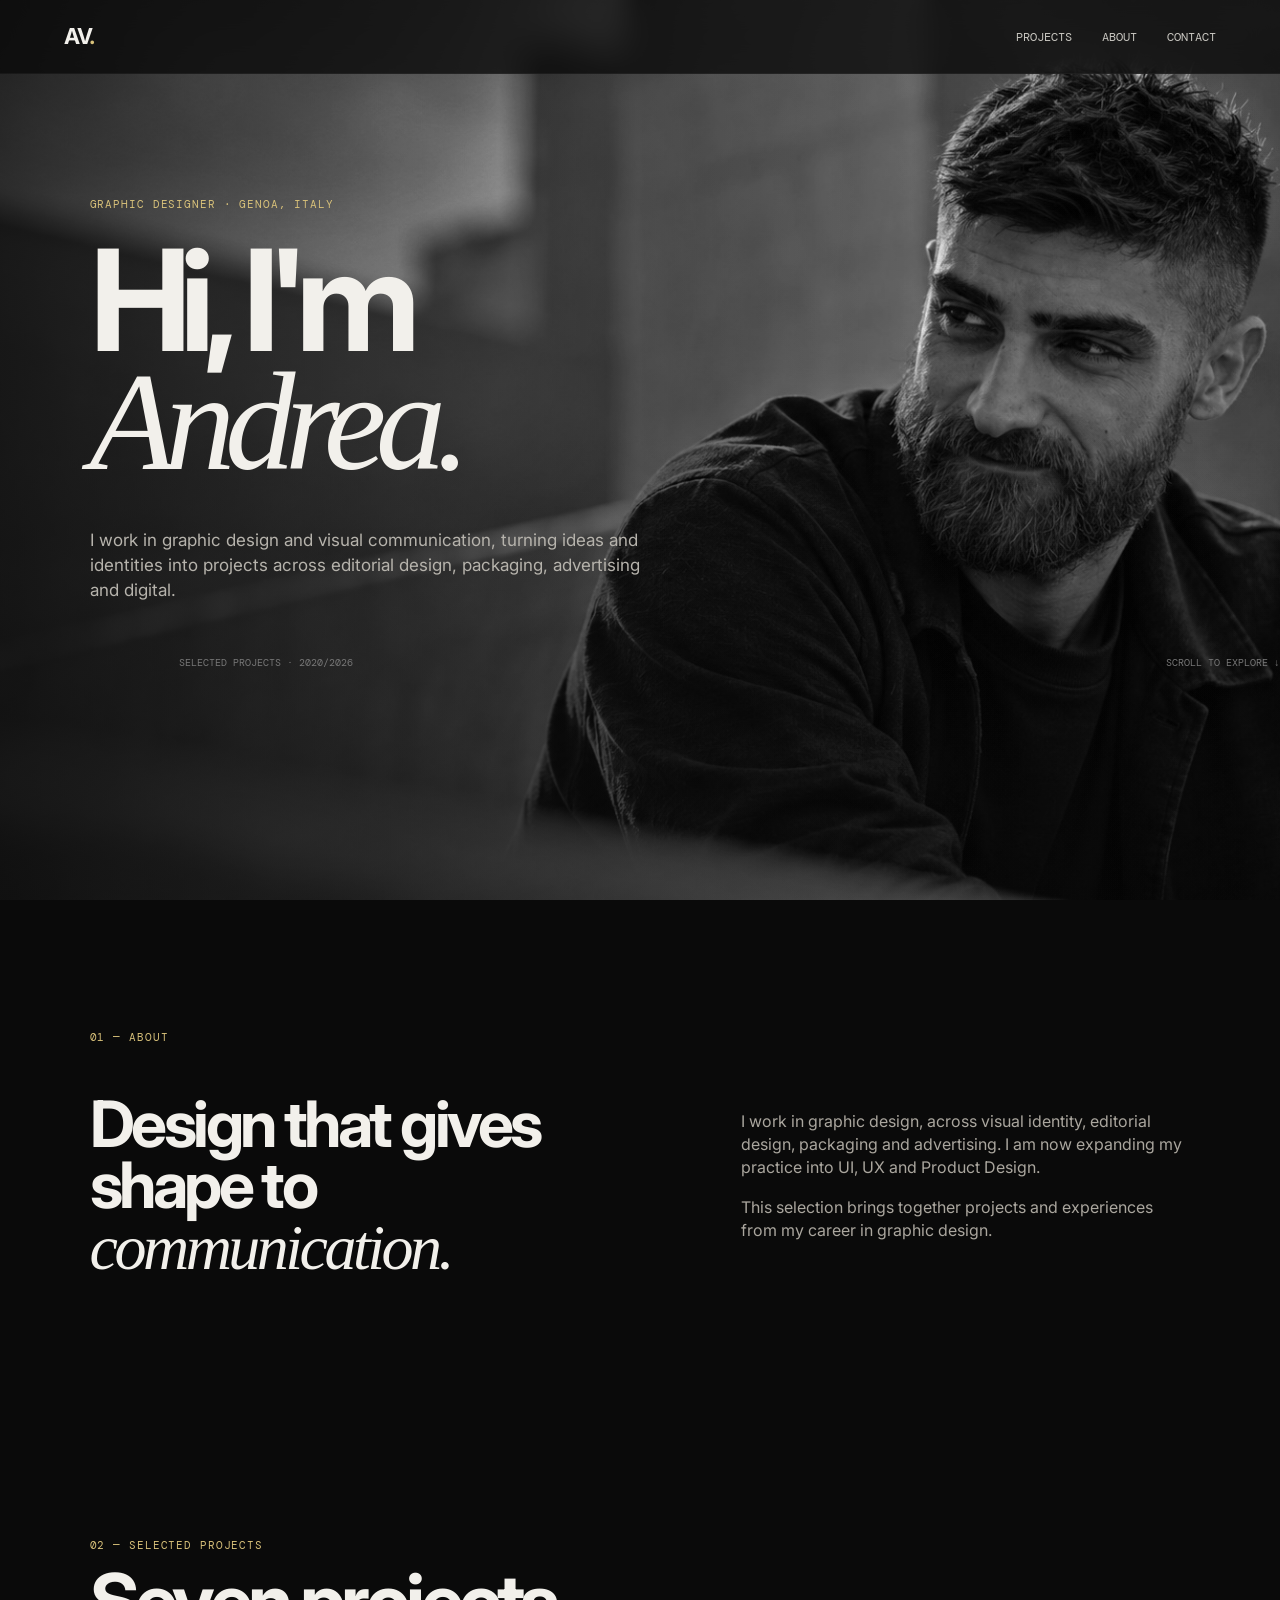
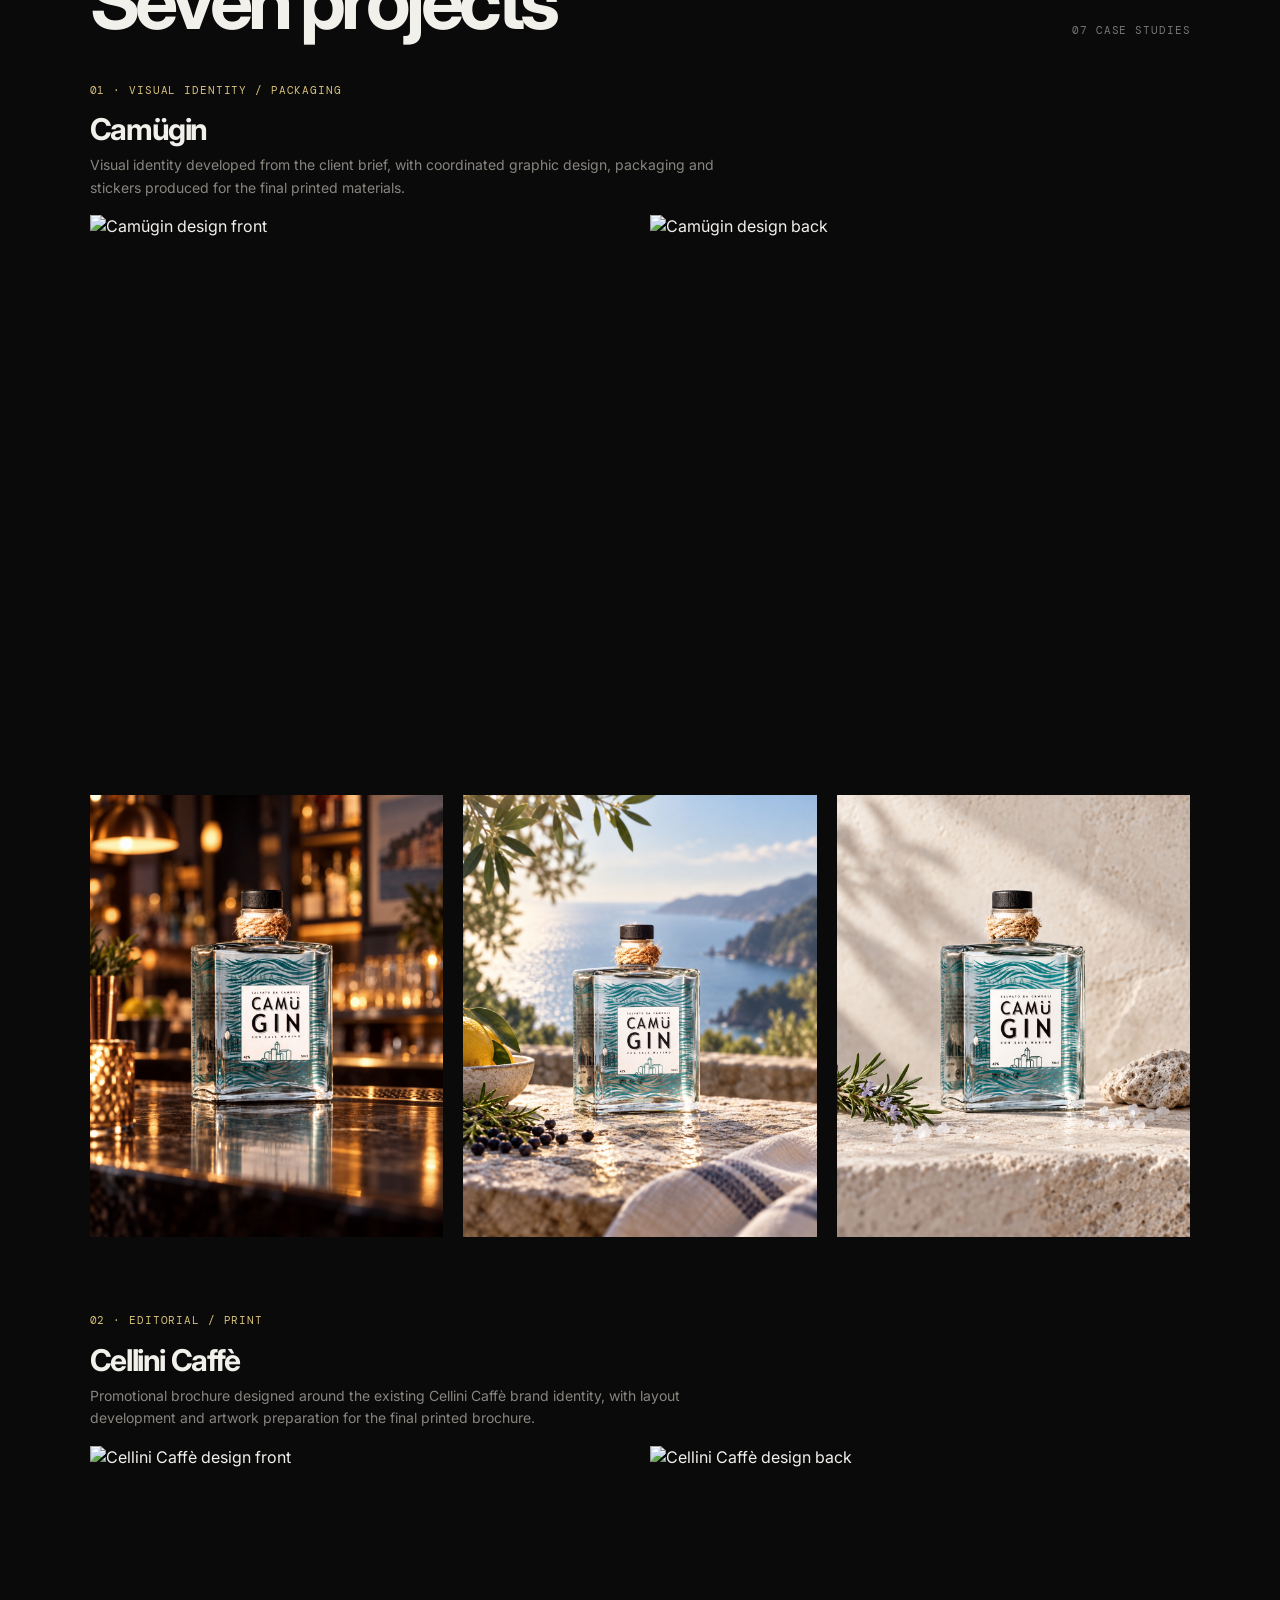
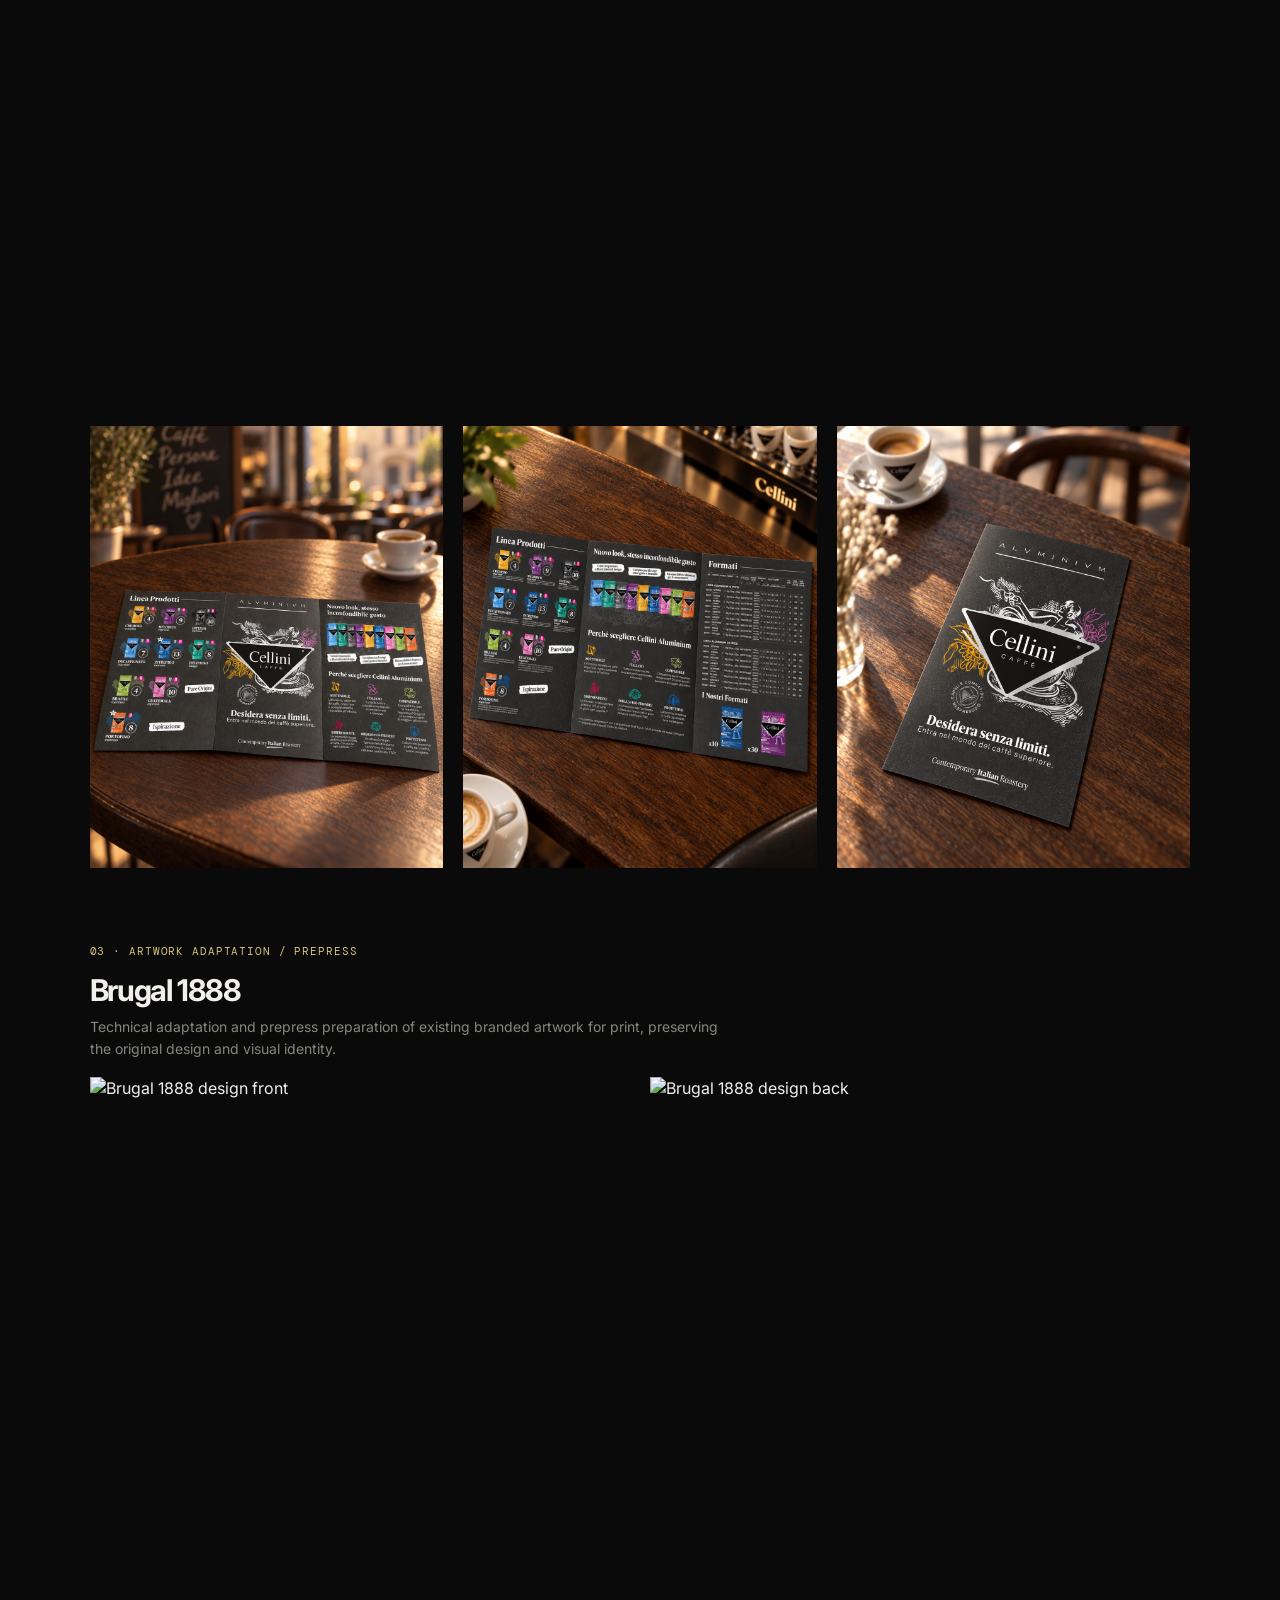
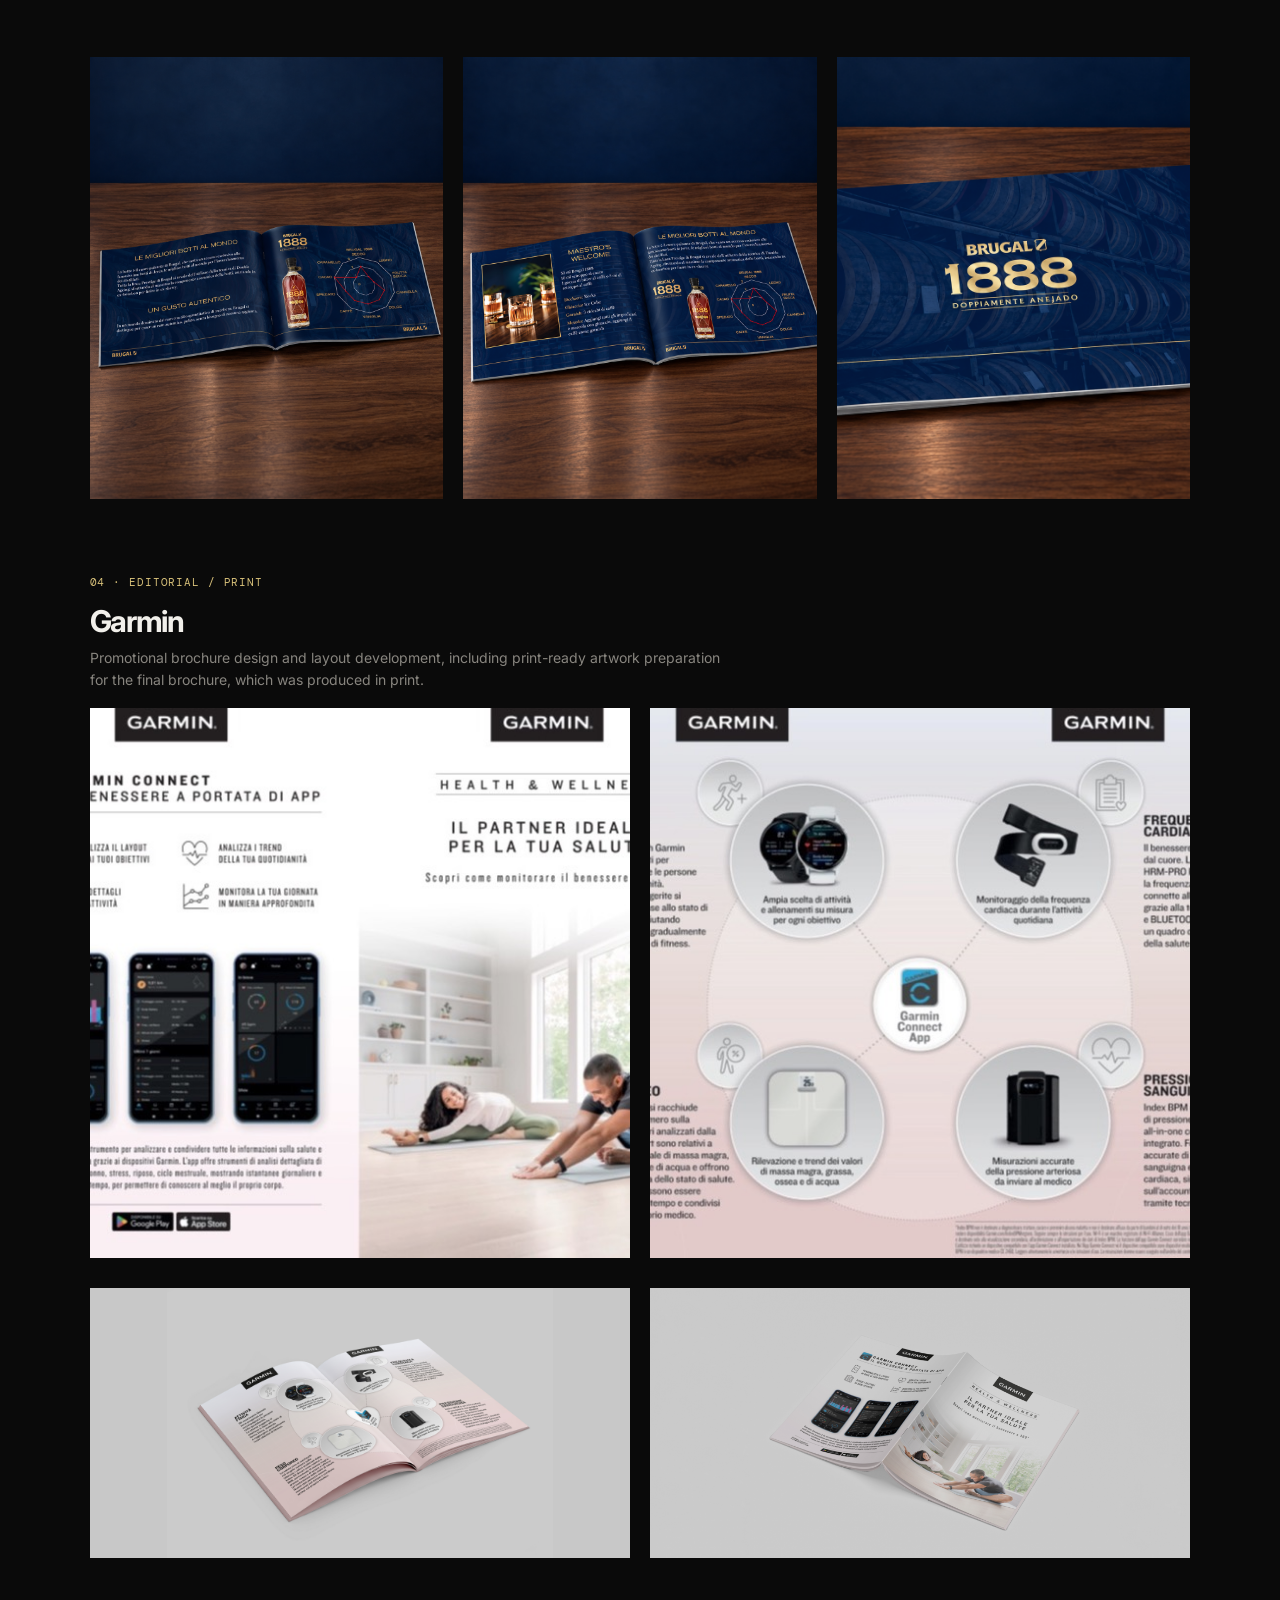
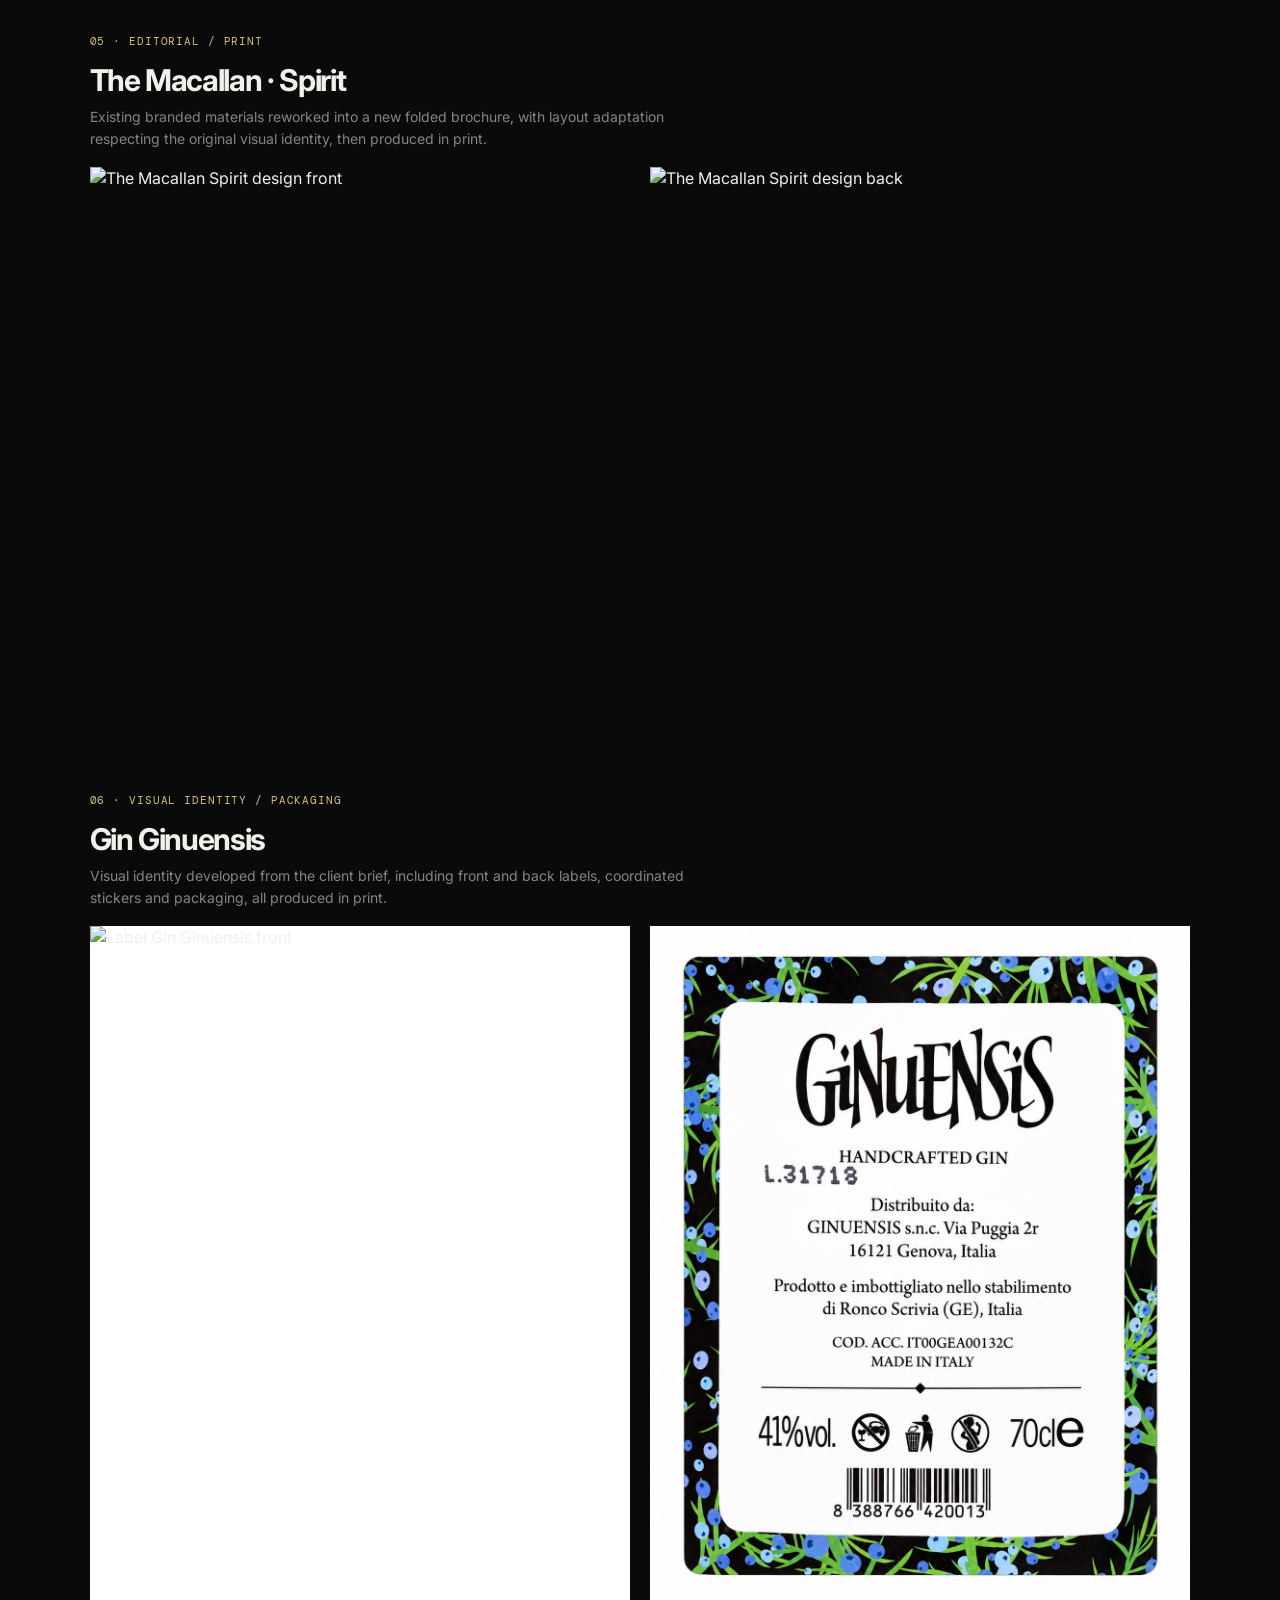
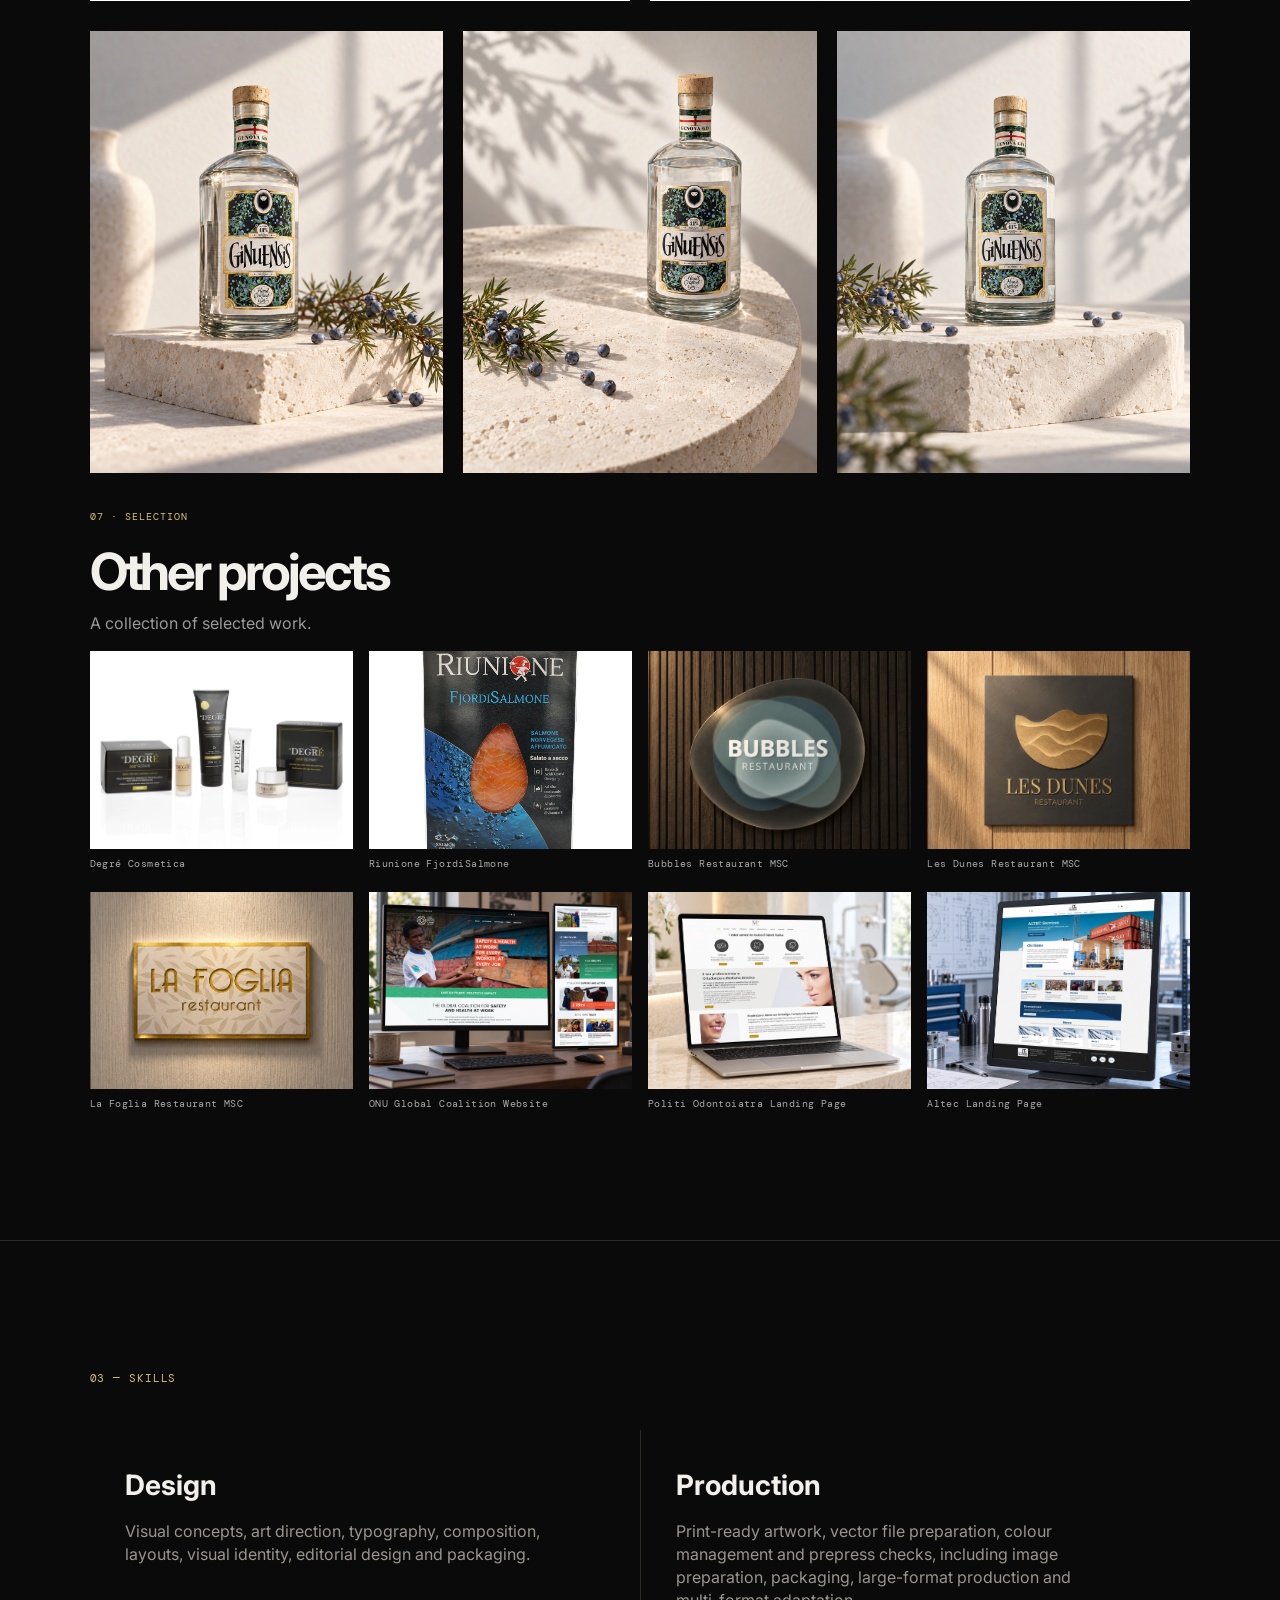
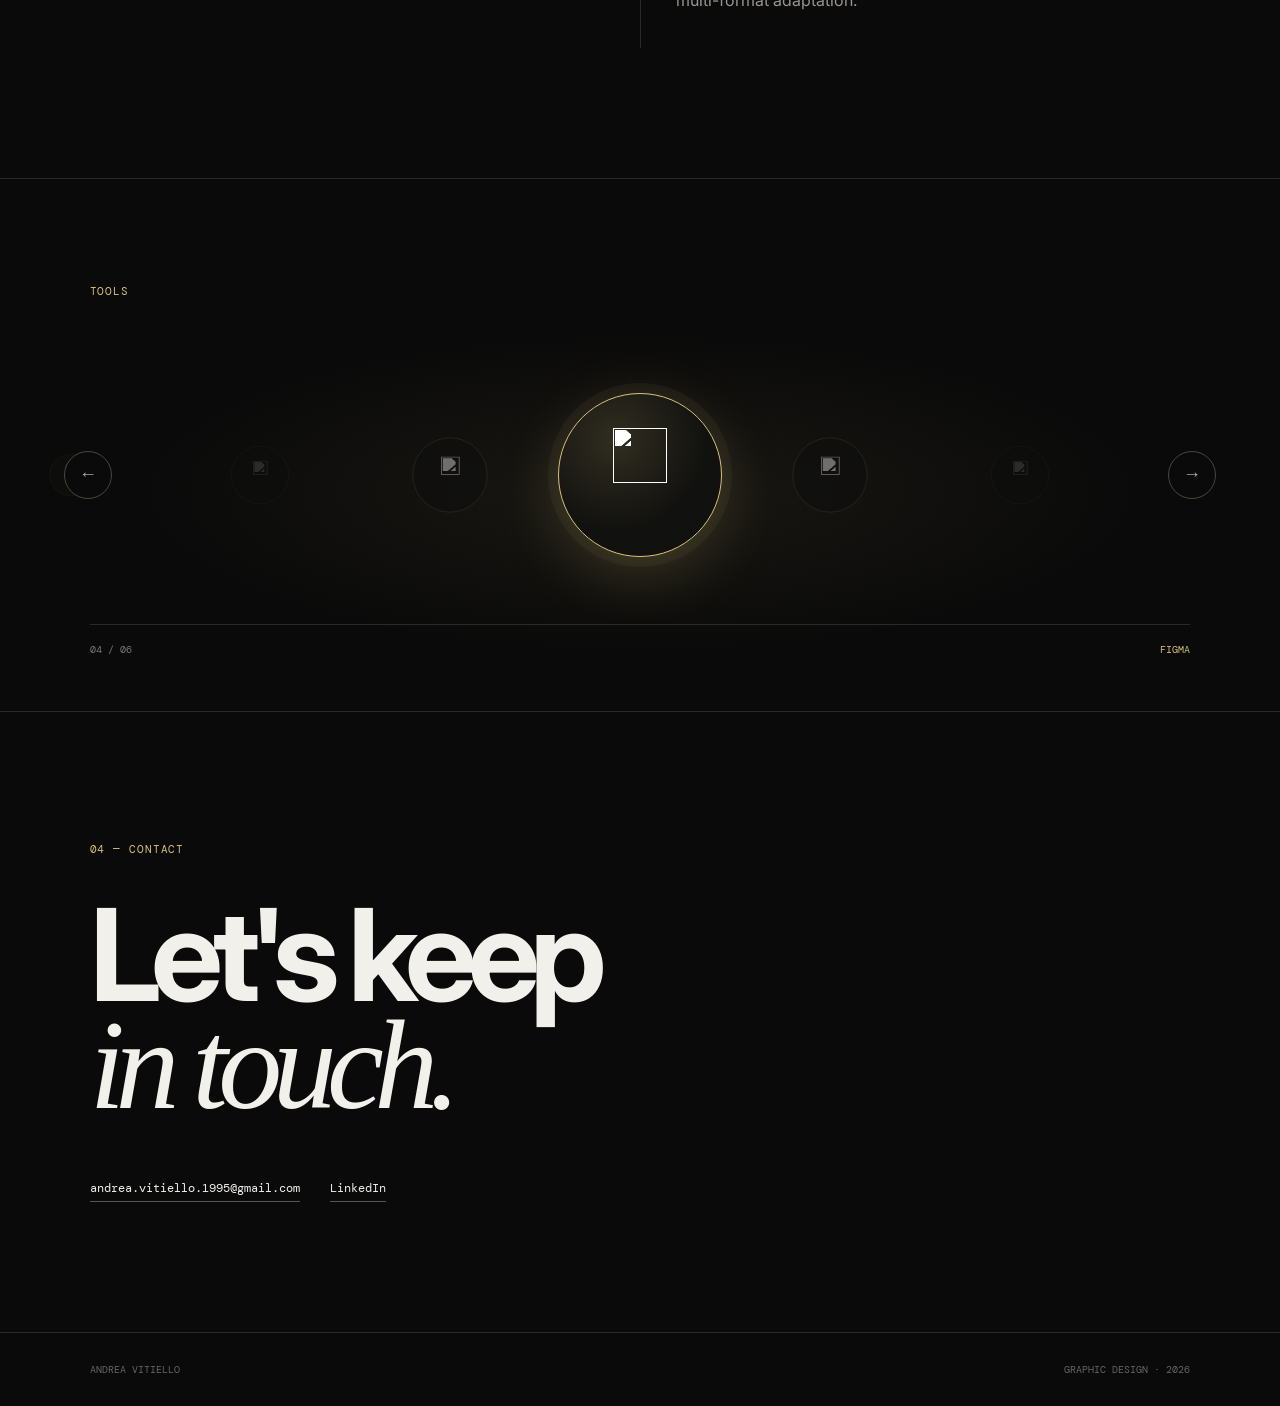
==== commit 21262aa6: "Clarify EU portfolio project roles and printed deliverables" ====
--- a/portfolio-eu/index.html
+++ b/portfolio-eu/index.html
@@ -10,6 +10,10 @@
 <link rel="stylesheet" href="../andrea-portfolio/assets/css/style.css?v=portfolio-20260928">
 <link rel="stylesheet" href="../andrea-portfolio/assets/css/hero.css?v=hero-20260928">
 <link rel="stylesheet" href="../andrea-portfolio/assets/css/mobile.css?v=mobile-20260928">
+<style>
+.card-info p { max-width: 70ch; line-height: 1.6; }
+@media (max-width: 800px) { .card-info h3 { margin-bottom: 8px; } }
+</style>
 <link rel="canonical" href="https://andreavitex.github.io/portfolio-eu/">
 </head>
 <body>
@@ -18,7 +22,7 @@
 <section class="section hero"><div class="eyebrow">GRAPHIC DESIGNER · GENOA, ITALY</div><h1>Hi, I'm<br><em>Andrea.</em></h1><p class="hero-copy">I work in graphic design and visual communication, turning ideas and identities into projects across editorial design, packaging, advertising and digital.</p><div class="hero-meta"><span>SELECTED PROJECTS · 2020/2026</span><span>SCROLL TO EXPLORE ↓</span></div></section>
 <section class="section about" id="about"><div class="section-label">01 — ABOUT</div><div class="about-grid"><h2>Design that gives shape to <em>communication.</em></h2><div><p>I work in graphic design, across visual identity, editorial design, packaging and advertising. I am now expanding my practice into UI, UX and Product Design.</p><p>This selection brings together projects and experiences from my career in graphic design.</p></div></div></section>
 <section class="section" id="work"><div class="section-head"><div><div class="section-label">02 — SELECTED PROJECTS</div><h2 class="section-title">Seven projects</h2></div><span>07 CASE STUDIES</span></div><div class="grid">
-<article class="card featured" data-project="camugin"><div class="project-design-grid" aria-label="Camügin design, front and back"><img src="../andrea-portfolio/assets/images/camugin-1.jpg" alt="Camügin design front" loading="lazy"><img src="../andrea-portfolio/assets/images/camugin-2.jpg" alt="Camügin design back" loading="lazy"></div><div class="card-info"><span>01 · PRODUCT / CAMPAIGN</span><h3>Camügin</h3><p>Product communication and visual direction</p></div></article>
+<article class="card featured" data-project="camugin"><div class="project-design-grid" aria-label="Camügin design, front and back"><img src="../andrea-portfolio/assets/images/camugin-1.jpg" alt="Camügin design front" loading="lazy"><img src="../andrea-portfolio/assets/images/camugin-2.jpg" alt="Camügin design back" loading="lazy"></div><div class="card-info"><span>01 · VISUAL IDENTITY / PACKAGING</span><h3>Camügin</h3><p>Visual identity developed from the client brief, with coordinated graphic design, packaging and stickers produced for the final printed materials.</p></div></article>
 <section class="project-mockup" aria-label="Mockup Camügin">
   <div class="project-mockup-grid">
     <figure class="project-mockup-card">
@@ -32,7 +36,7 @@
     </figure>
   </div>
 </section>
-<article class="card" data-project="cellini"><div class="project-design-grid" aria-label="Cellini Caffè design, front and back"><img src="../andrea-portfolio/assets/images/cellini-1.jpg" alt="Cellini Caffè design front" loading="lazy"><img src="../andrea-portfolio/assets/images/cellini-2.jpg" alt="Cellini Caffè design back" loading="lazy"></div><div class="card-info"><span>02 · EDITORIAL / RETAIL</span><h3>Cellini Caffè</h3><p>Editorial system for a contemporary Italian coffee roaster</p></div></article>
+<article class="card" data-project="cellini"><div class="project-design-grid" aria-label="Cellini Caffè design, front and back"><img src="../andrea-portfolio/assets/images/cellini-1.jpg" alt="Cellini Caffè design front" loading="lazy"><img src="../andrea-portfolio/assets/images/cellini-2.jpg" alt="Cellini Caffè design back" loading="lazy"></div><div class="card-info"><span>02 · EDITORIAL / PRINT</span><h3>Cellini Caffè</h3><p>Promotional brochure designed around the existing Cellini Caffè brand identity, with layout development and artwork preparation for the final printed brochure.</p></div></article>
 <section class="project-mockup" aria-label="Mockup Cellini Caffè">
   <div class="project-mockup-grid">
     <figure class="project-mockup-card"><img src="../andrea-portfolio/assets/images/cellini-mockup-open.png" alt="Brochure Cellini Caffè open in tre pannelli" loading="lazy"></figure>
@@ -40,7 +44,7 @@
     <figure class="project-mockup-card"><img src="../andrea-portfolio/assets/images/cellini-mockup-closed.png" alt="Brochure Cellini Caffè closed on aa superficie grafite" loading="lazy"></figure>
   </div>
 </section>
-<article class="card" data-project="brugal"><div class="project-design-grid" aria-label="Brugal 1888 design, front and back"><img src="../andrea-portfolio/assets/images/brugal-1.jpg" alt="Brugal 1888 design front" loading="lazy"><img src="../andrea-portfolio/assets/images/brugal-2.jpg" alt="Brugal 1888 design back" loading="lazy"></div><div class="card-info"><span>03 · EDITORIAL / BRAND</span><h3>Brugal 1888</h3><p>Premium communication and editorial design</p></div></article>
+<article class="card" data-project="brugal"><div class="project-design-grid" aria-label="Brugal 1888 design, front and back"><img src="../andrea-portfolio/assets/images/brugal-1.jpg" alt="Brugal 1888 design front" loading="lazy"><img src="../andrea-portfolio/assets/images/brugal-2.jpg" alt="Brugal 1888 design back" loading="lazy"></div><div class="card-info"><span>03 · ARTWORK ADAPTATION / PREPRESS</span><h3>Brugal 1888</h3><p>Technical adaptation and prepress preparation of existing branded artwork for print, preserving the original design and visual identity.</p></div></article>
 <section class="project-mockup" aria-label="Mockup Brugal 1888">
   <div class="project-mockup-grid">
     <figure class="project-mockup-card"><img src="../andrea-portfolio/assets/images/brugal-mockup-exterior.png" alt="Catalogo Brugal 1888 open sul lato esterno" loading="lazy"></figure>
@@ -48,15 +52,15 @@
     <figure class="project-mockup-card"><img src="../andrea-portfolio/assets/images/brugal-mockup-cover.png" alt="Copertina del catalogo Brugal 1888" loading="lazy"></figure>
   </div>
 </section>
-<article class="card" data-project="garmin"><div class="project-design-grid" aria-label="Garmin design, front and back"><img src="../andrea-portfolio/assets/images/garmin-1-cropped.jpg" alt="Garmin design front" loading="lazy"><img src="../andrea-portfolio/assets/images/garmin-2-cropped.jpg" alt="Garmin design back" loading="lazy"></div><div class="card-info"><span>04 · DIGITAL / PRODUCT</span><h3>Garmin</h3><p>Digital product communication and wellness system</p></div></article>
+<article class="card" data-project="garmin"><div class="project-design-grid" aria-label="Garmin design, front and back"><img src="../andrea-portfolio/assets/images/garmin-1-cropped.jpg" alt="Garmin design front" loading="lazy"><img src="../andrea-portfolio/assets/images/garmin-2-cropped.jpg" alt="Garmin design back" loading="lazy"></div><div class="card-info"><span>04 · EDITORIAL / PRINT</span><h3>Garmin</h3><p>Promotional brochure design and layout development, including print-ready artwork preparation for the final brochure, which was produced in print.</p></div></article>
 <section class="project-mockup" aria-label="Mockup Garmin">
   <div class="project-mockup-grid project-mockup-grid--two">
     <figure class="project-mockup-card"><img src="../andrea-portfolio/assets/images/garmin-mockup-interior.png" alt="Garmin mockup: brochure interior open" loading="lazy"></figure>
     <figure class="project-mockup-card"><img src="../andrea-portfolio/assets/images/garmin-mockup-exterior.png" alt="Mockup Garmin: outside spread del dépliant open" loading="lazy"></figure>
   </div>
 </section>
-<article class="card" data-project="macallan"><div class="project-design-grid" aria-label="The Macallan Spirit design, front and back"><img src="../andrea-portfolio/assets/images/macallan-1.jpg" alt="The Macallan Spirit design front" loading="lazy"><img src="../andrea-portfolio/assets/images/macallan-2.jpg" alt="The Macallan Spirit design back" loading="lazy"></div><div class="card-info"><span>05 · EVENT / EDITORIAL</span><h3>The Macallan · Spirit</h3><p>Premium event communication and visual storytelling</p></div></article>
-<article class="card" data-project="ginuensis"><div class="project-design-grid project-design-grid--label" aria-label="Labels Gin Ginuensis, front and back"><img src="../andrea-portfolio/assets/images/ginuensis-1.jpg" alt="Label Gin Ginuensis front" loading="lazy"><img src="../andrea-portfolio/assets/images/ginuensis-2-back-label.jpg" alt="Label Gin Ginuensis back" loading="lazy"></div><div class="card-info"><span>06 · PACKAGING</span><h3>Gin Ginuensis</h3><p>Packaging and local visual identity</p></div></article>
+<article class="card" data-project="macallan"><div class="project-design-grid" aria-label="The Macallan Spirit design, front and back"><img src="../andrea-portfolio/assets/images/macallan-1.jpg" alt="The Macallan Spirit design front" loading="lazy"><img src="../andrea-portfolio/assets/images/macallan-2.jpg" alt="The Macallan Spirit design back" loading="lazy"></div><div class="card-info"><span>05 · EDITORIAL / PRINT</span><h3>The Macallan · Spirit</h3><p>Existing branded materials reworked into a new folded brochure, with layout adaptation respecting the original visual identity, then produced in print.</p></div></article>
+<article class="card" data-project="ginuensis"><div class="project-design-grid project-design-grid--label" aria-label="Labels Gin Ginuensis, front and back"><img src="../andrea-portfolio/assets/images/ginuensis-1.jpg" alt="Label Gin Ginuensis front" loading="lazy"><img src="../andrea-portfolio/assets/images/ginuensis-2-back-label.jpg" alt="Label Gin Ginuensis back" loading="lazy"></div><div class="card-info"><span>06 · VISUAL IDENTITY / PACKAGING</span><h3>Gin Ginuensis</h3><p>Visual identity developed from the client brief, including front and back labels, coordinated stickers and packaging, all produced in print.</p></div></article>
 <section class="project-mockup" aria-label="Mockup Gin Ginuensis">
   <div class="project-mockup-grid">
     <figure class="project-mockup-card"><img src="../andrea-portfolio/assets/images/ginuensis-mockup-coast.png" alt="Bottle Ginuensis sulla costa ligure al tramonto" loading="lazy"></figure>
@@ -78,7 +82,7 @@
   </div>
 </section>
 </div></section>
-<section class="section skills" id="skills"><div class="section-label">03 — SKILLS</div><div class="skills-grid"><div><h2>Design</h2><p>Visual concepts, art direction, typography, composition, layouts, visual identity, editorial design and packaging.</p></div><div><h2>Production</h2><p>Print-ready artwork, large-format production, image preparation, packaging and multi-format adaptation.</p></div></div></section>
+<section class="section skills" id="skills"><div class="section-label">03 — SKILLS</div><div class="skills-grid"><div><h2>Design</h2><p>Visual concepts, art direction, typography, composition, layouts, visual identity, editorial design and packaging.</p></div><div><h2>Production</h2><p>Print-ready artwork, vector file preparation, colour management and prepress checks, including image preparation, packaging, large-format production and multi-format adaptation.</p></div></div></section>
 <section class="tools-showcase" aria-labelledby="tools-title">
   <div class="tools-showcase-head"><div class="section-label">TOOLS</div></div>
   <div class="tools-slider" id="tools-slider" role="region" aria-roledescription="carousel" aria-label="Design tools">
@@ -117,5 +121,5 @@
     <div class="modal-hint">TAP / CLICK TO RETURN TO PORTFOLIO · SWIPE OR USE ARROWS TO BROWSE</div>
   </div>
 </div>
-<script src="../andrea-portfolio/assets/js/main.js?v=portfolio-20260927"></script>
+<script src="main.js?v=eu-20261018"></script>
 </body></html>
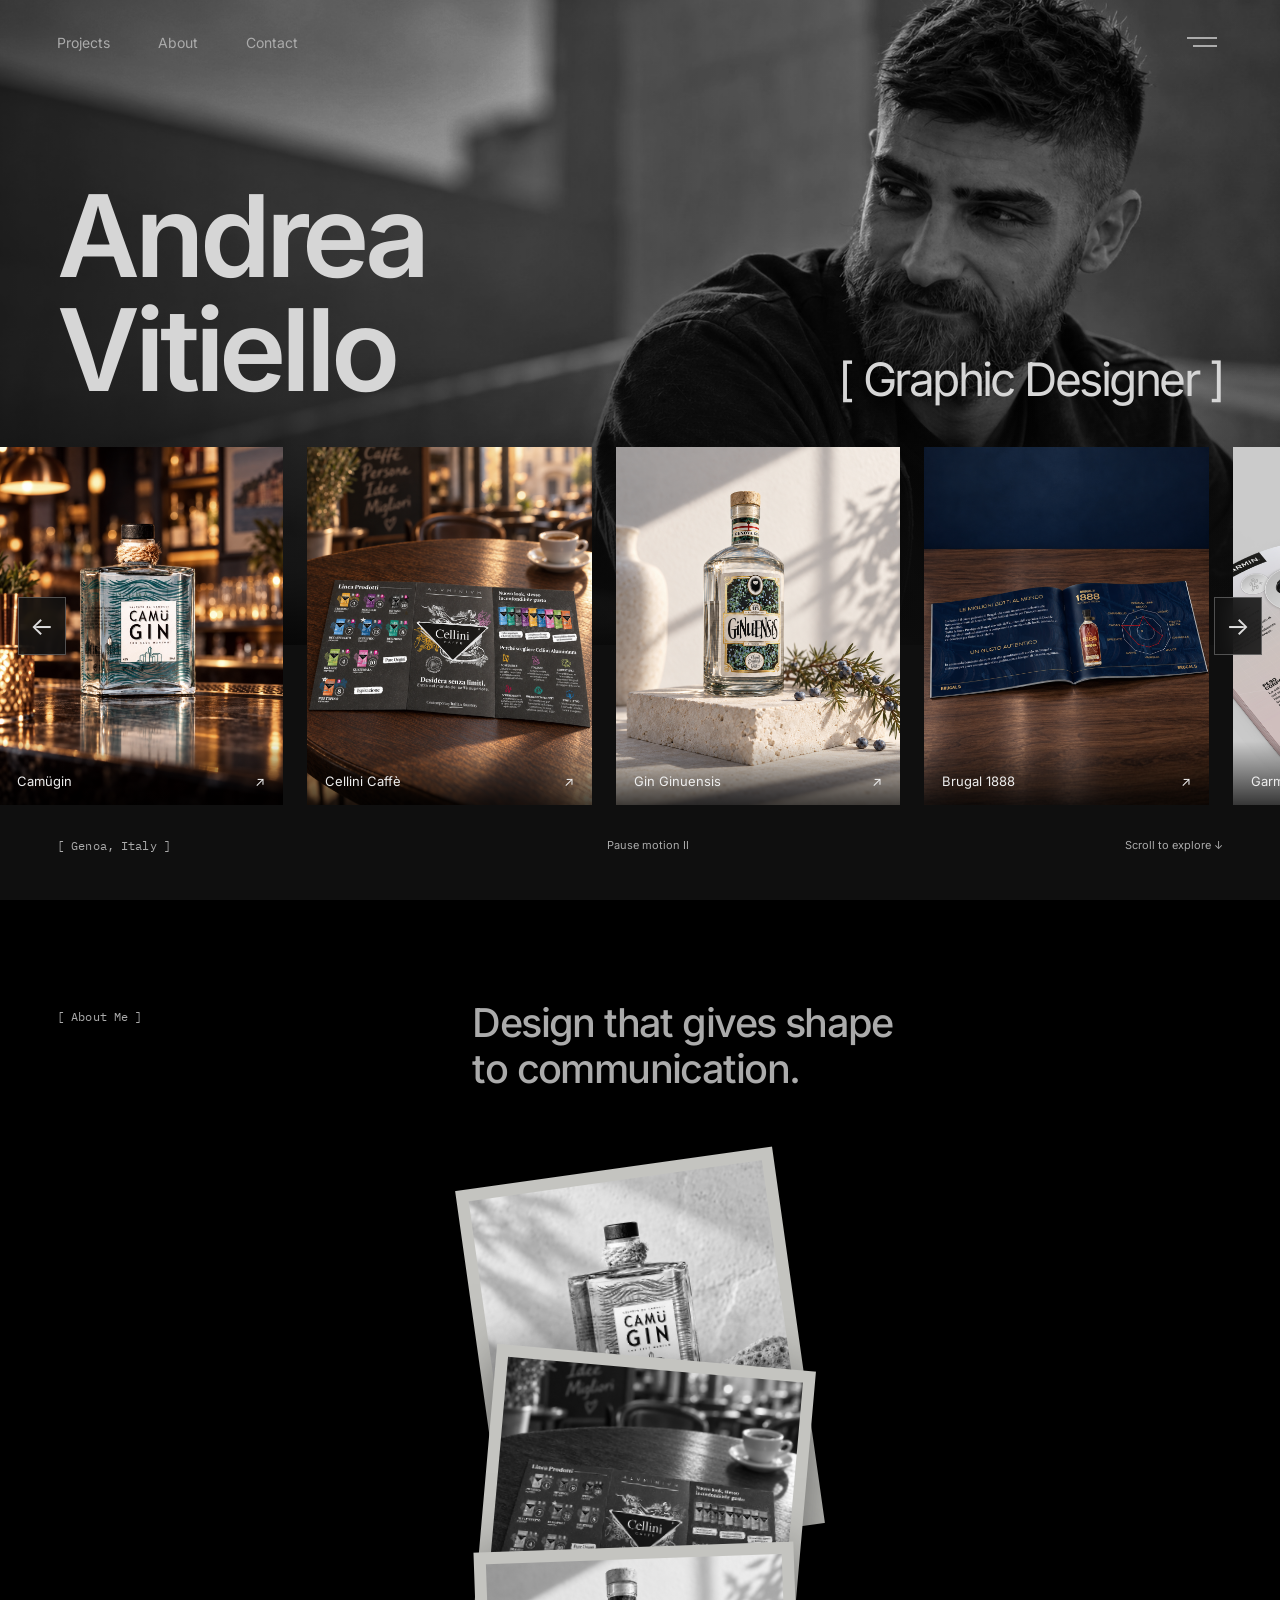
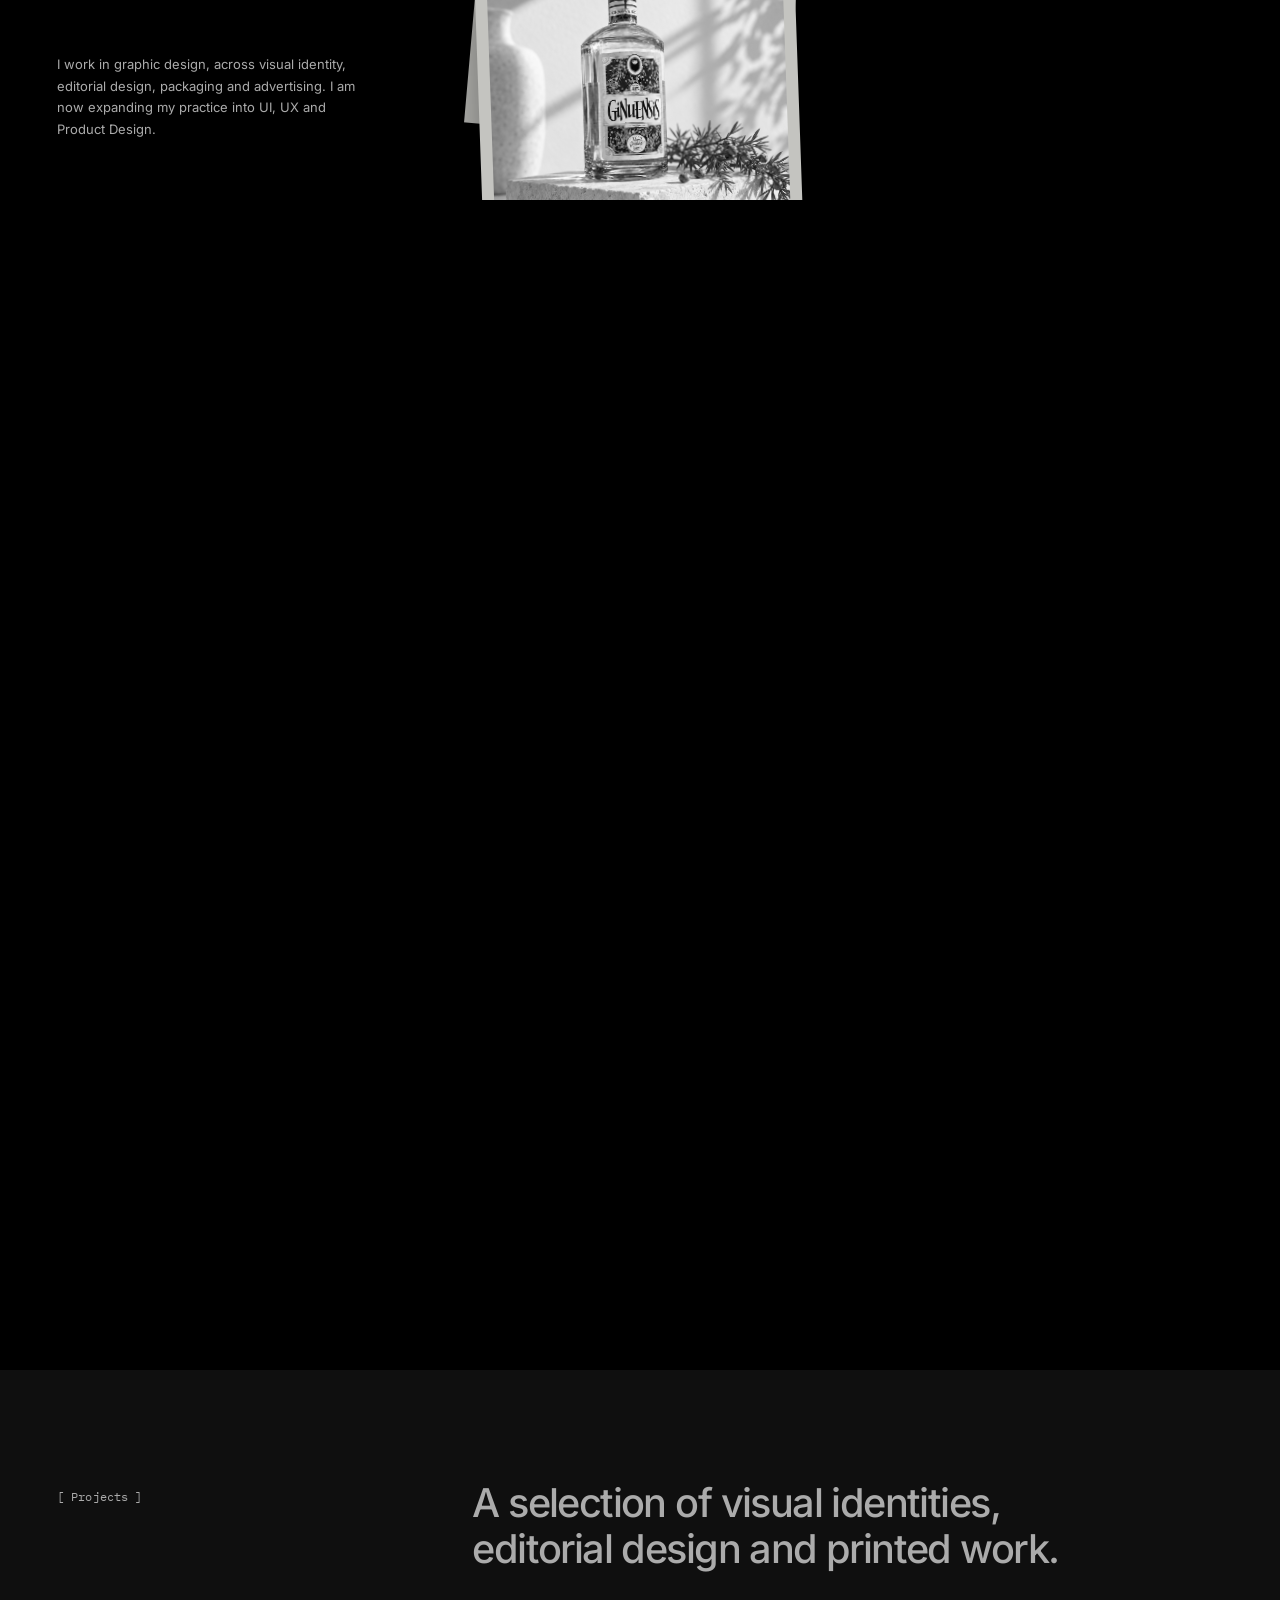
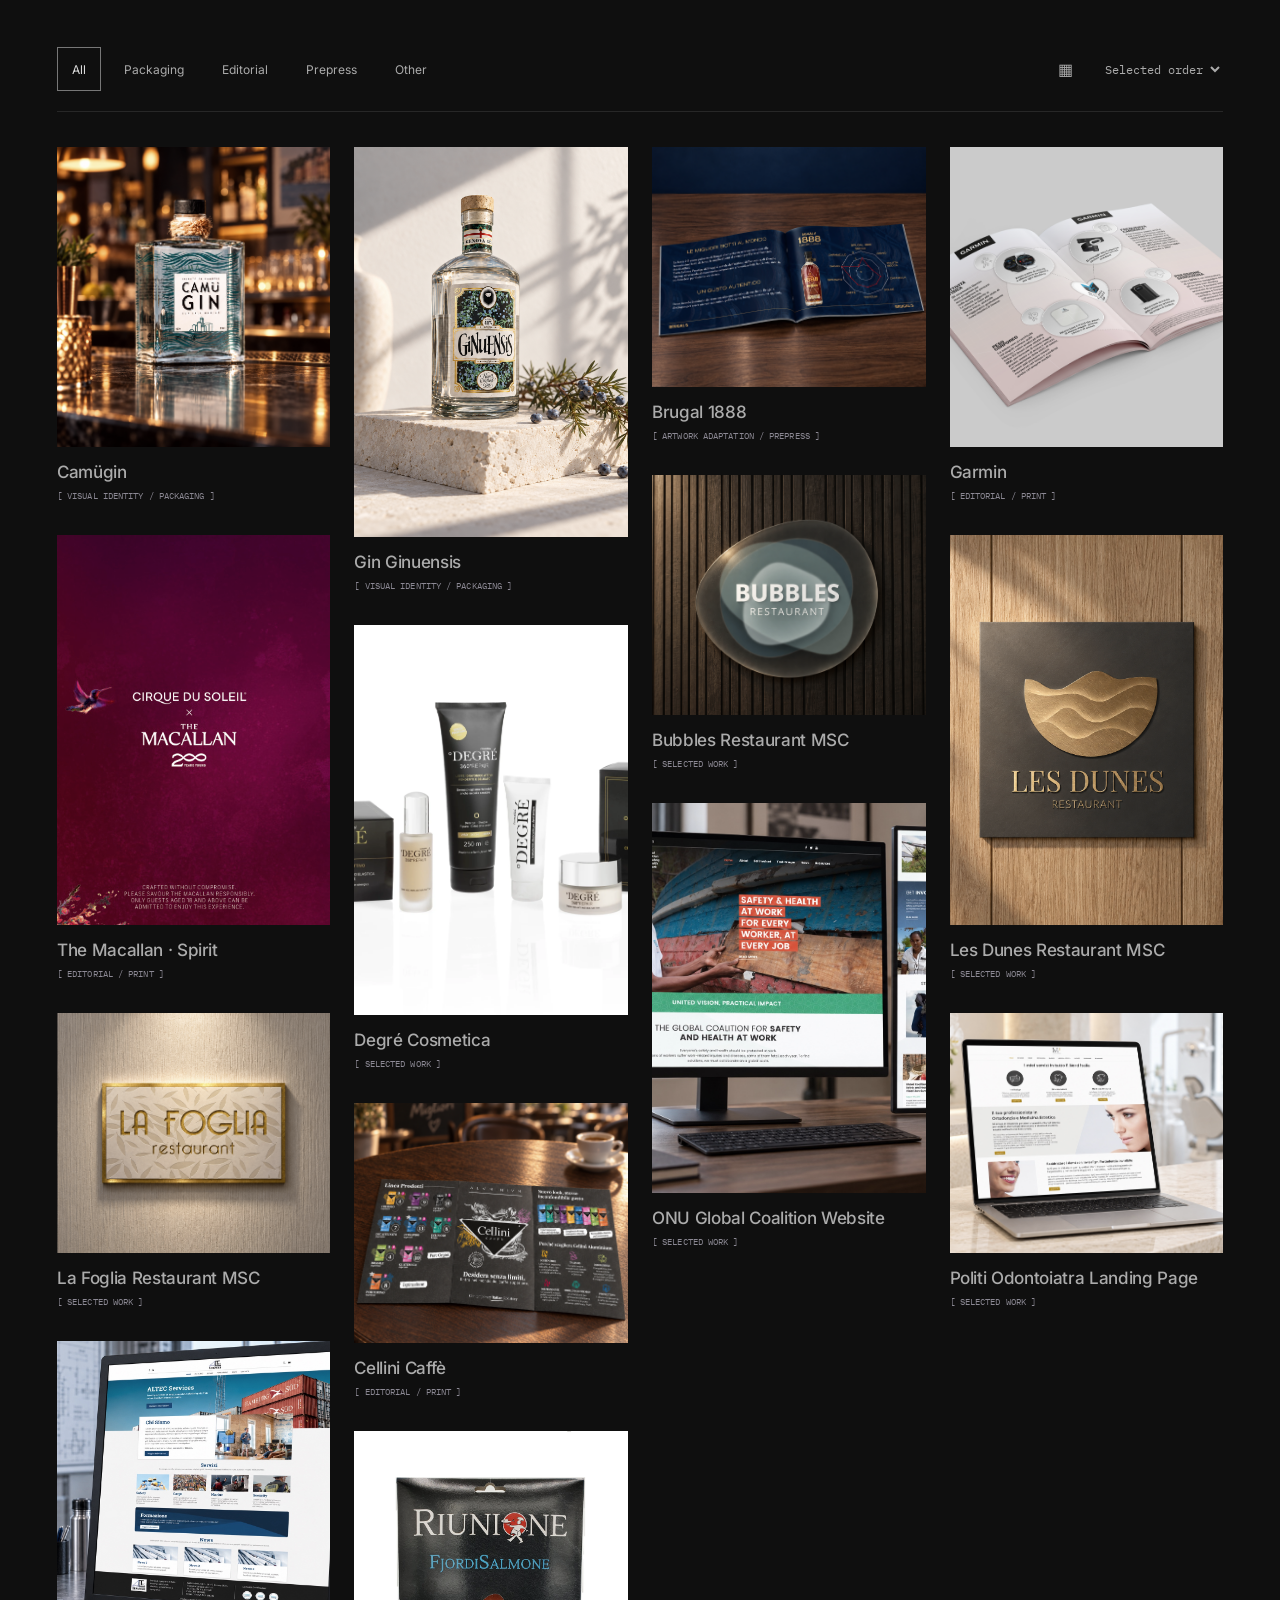
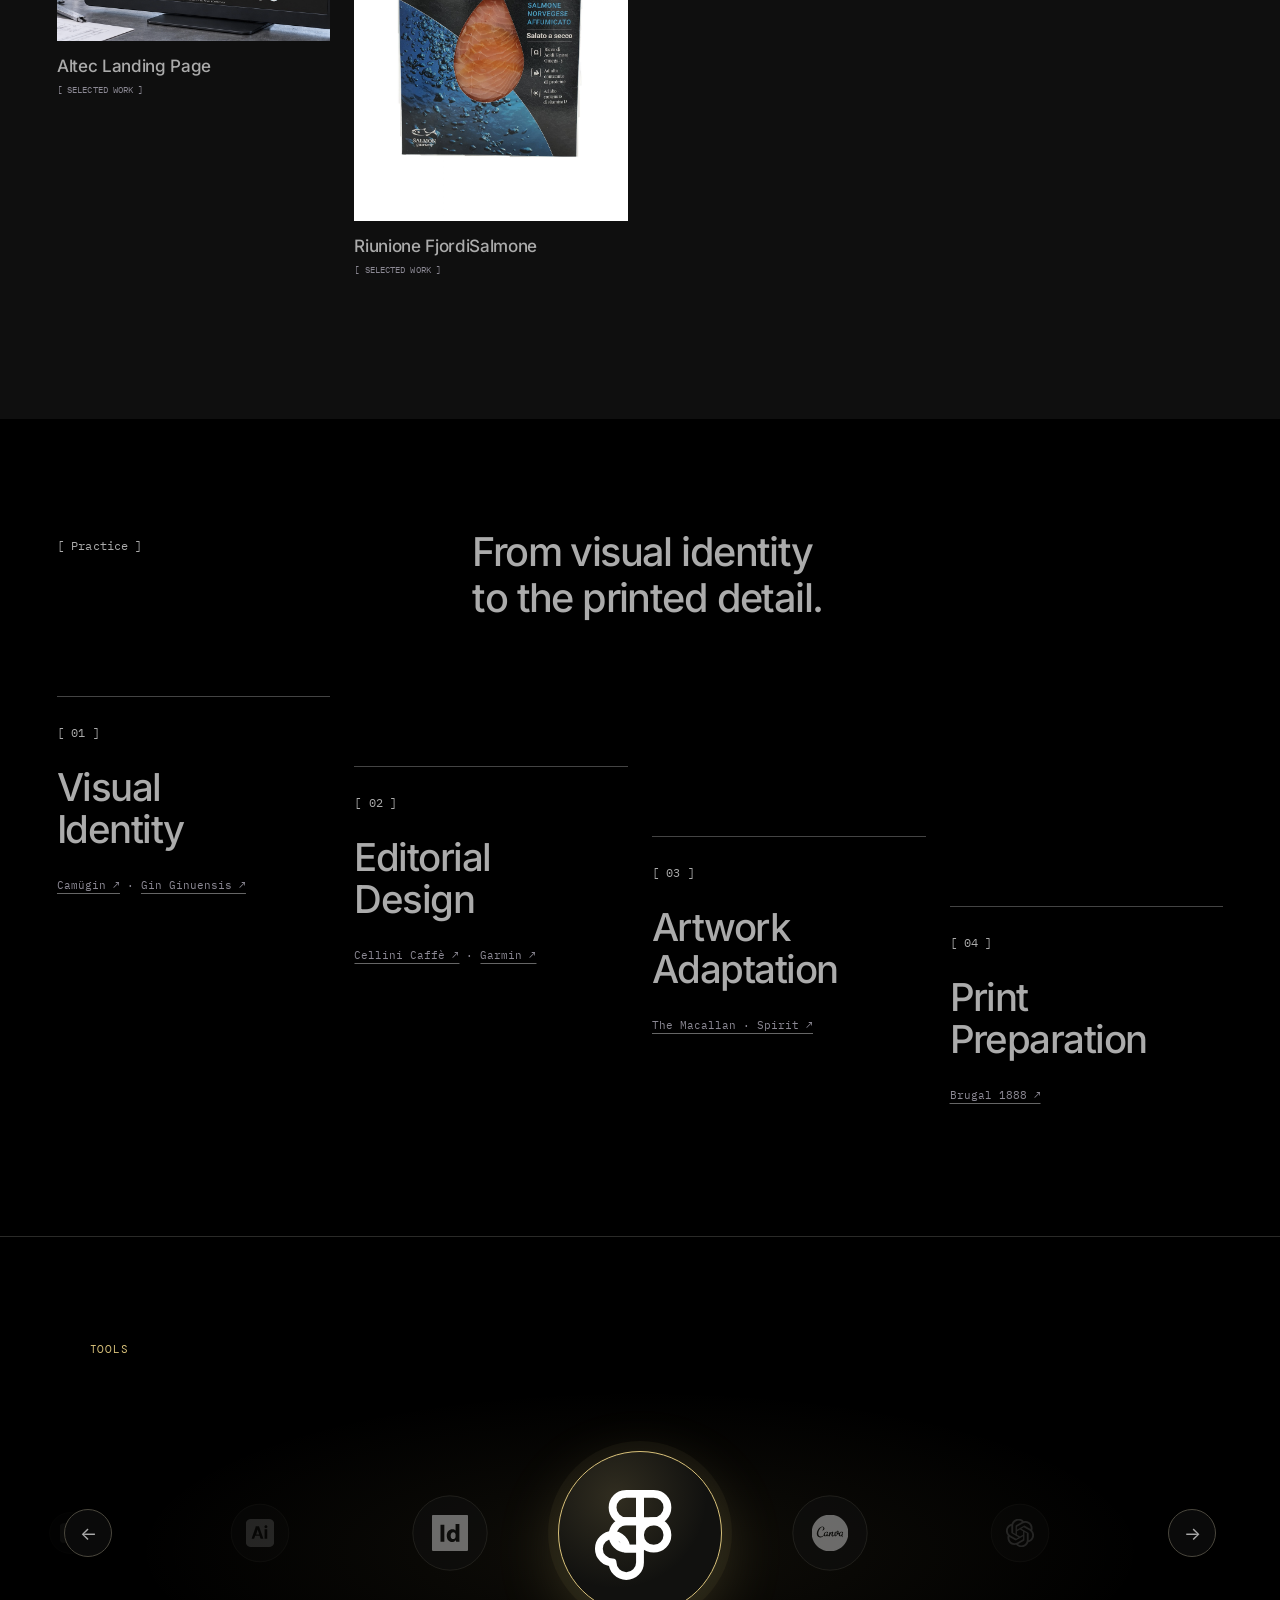
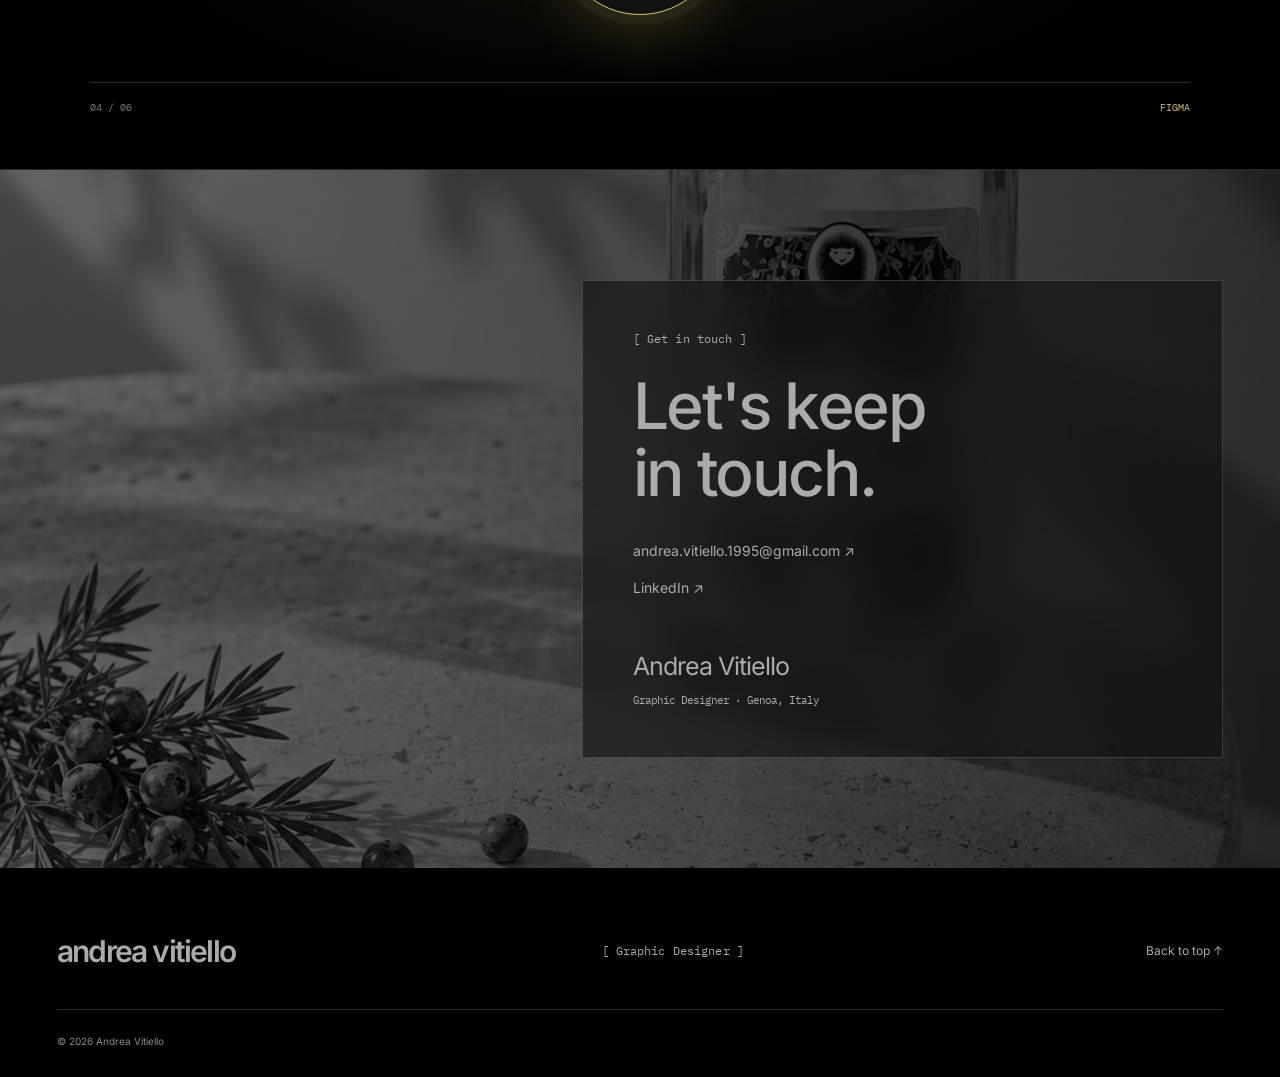
==== commit e5557bf7: "Publish redesigned portfolio while preserving European and root QR URLs" ====
--- a/portfolio-eu/index.html
+++ b/portfolio-eu/index.html
@@ -1,125 +1,32 @@
-<!doctype html>
-<html lang="en">
-<head>
-<meta charset="utf-8"><meta name="viewport" content="width=device-width, initial-scale=1">
-<title>ANDREA VITIELLO — PORTFOLIO</title>
-<meta name="description" content="Portfolio of Andrea Vitiello — Graphic Designer. Visual identity, editorial design, packaging, advertising and digital design.">
-<meta name="theme-color" content="#0a0a0a">
-<link rel="preconnect" href="https://fonts.googleapis.com"><link rel="preconnect" href="https://fonts.gstatic.com" crossorigin>
-<link href="https://fonts.googleapis.com/css2?family=DM+Mono:wght@400;500&family=Inter:wght@400;500;600;700&display=swap" rel="stylesheet">
-<link rel="stylesheet" href="../andrea-portfolio/assets/css/style.css?v=portfolio-20260928">
-<link rel="stylesheet" href="../andrea-portfolio/assets/css/hero.css?v=hero-20260928">
-<link rel="stylesheet" href="../andrea-portfolio/assets/css/mobile.css?v=mobile-20260928">
-<style>
-.card-info p { max-width: 70ch; line-height: 1.6; }
-@media (max-width: 800px) { .card-info h3 { margin-bottom: 8px; } }
-</style>
-<link rel="canonical" href="https://andreavitex.github.io/portfolio-eu/">
-</head>
-<body>
-<header class="nav" id="site-nav"><a class="brand" href="#top">AV<span>.</span></a><button class="menu" id="menu" aria-label="Open menu">☰</button><nav><a href="#work">Projects</a><a href="#about">About</a><a href="#contact">Contact</a></nav></header>
-<main id="top">
-<section class="section hero"><div class="eyebrow">GRAPHIC DESIGNER · GENOA, ITALY</div><h1>Hi, I'm<br><em>Andrea.</em></h1><p class="hero-copy">I work in graphic design and visual communication, turning ideas and identities into projects across editorial design, packaging, advertising and digital.</p><div class="hero-meta"><span>SELECTED PROJECTS · 2020/2026</span><span>SCROLL TO EXPLORE ↓</span></div></section>
-<section class="section about" id="about"><div class="section-label">01 — ABOUT</div><div class="about-grid"><h2>Design that gives shape to <em>communication.</em></h2><div><p>I work in graphic design, across visual identity, editorial design, packaging and advertising. I am now expanding my practice into UI, UX and Product Design.</p><p>This selection brings together projects and experiences from my career in graphic design.</p></div></div></section>
-<section class="section" id="work"><div class="section-head"><div><div class="section-label">02 — SELECTED PROJECTS</div><h2 class="section-title">Seven projects</h2></div><span>07 CASE STUDIES</span></div><div class="grid">
-<article class="card featured" data-project="camugin"><div class="project-design-grid" aria-label="Camügin design, front and back"><img src="../andrea-portfolio/assets/images/camugin-1.jpg" alt="Camügin design front" loading="lazy"><img src="../andrea-portfolio/assets/images/camugin-2.jpg" alt="Camügin design back" loading="lazy"></div><div class="card-info"><span>01 · VISUAL IDENTITY / PACKAGING</span><h3>Camügin</h3><p>Visual identity developed from the client brief, with coordinated graphic design, packaging and stickers produced for the final printed materials.</p></div></article>
-<section class="project-mockup" aria-label="Mockup Camügin">
-  <div class="project-mockup-grid">
-    <figure class="project-mockup-card">
-      <img src="../andrea-portfolio/assets/images/camugin-mockup-bar.png" alt="Bottle Camügin on a bancone di bar, con luce calda" loading="lazy">
-    </figure>
-    <figure class="project-mockup-card">
-      <img src="../andrea-portfolio/assets/images/camugin-mockup-liguria.png" alt="Bottle Camügin in a paesaggio costiero ligure" loading="lazy">
-    </figure>
-    <figure class="project-mockup-card">
-      <img src="../andrea-portfolio/assets/images/camugin-mockup-minimal.png" alt="Bottle Camügin su pietra chiara con sale ed elementi naturali" loading="lazy">
-    </figure>
-  </div>
-</section>
-<article class="card" data-project="cellini"><div class="project-design-grid" aria-label="Cellini Caffè design, front and back"><img src="../andrea-portfolio/assets/images/cellini-1.jpg" alt="Cellini Caffè design front" loading="lazy"><img src="../andrea-portfolio/assets/images/cellini-2.jpg" alt="Cellini Caffè design back" loading="lazy"></div><div class="card-info"><span>02 · EDITORIAL / PRINT</span><h3>Cellini Caffè</h3><p>Promotional brochure designed around the existing Cellini Caffè brand identity, with layout development and artwork preparation for the final printed brochure.</p></div></article>
-<section class="project-mockup" aria-label="Mockup Cellini Caffè">
-  <div class="project-mockup-grid">
-    <figure class="project-mockup-card"><img src="../andrea-portfolio/assets/images/cellini-mockup-open.png" alt="Brochure Cellini Caffè open in tre pannelli" loading="lazy"></figure>
-    <figure class="project-mockup-card"><img src="../andrea-portfolio/assets/images/cellini-mockup-spread.png" alt="Brochure Cellini Caffè completamente open" loading="lazy"></figure>
-    <figure class="project-mockup-card"><img src="../andrea-portfolio/assets/images/cellini-mockup-closed.png" alt="Brochure Cellini Caffè closed on aa superficie grafite" loading="lazy"></figure>
-  </div>
-</section>
-<article class="card" data-project="brugal"><div class="project-design-grid" aria-label="Brugal 1888 design, front and back"><img src="../andrea-portfolio/assets/images/brugal-1.jpg" alt="Brugal 1888 design front" loading="lazy"><img src="../andrea-portfolio/assets/images/brugal-2.jpg" alt="Brugal 1888 design back" loading="lazy"></div><div class="card-info"><span>03 · ARTWORK ADAPTATION / PREPRESS</span><h3>Brugal 1888</h3><p>Technical adaptation and prepress preparation of existing branded artwork for print, preserving the original design and visual identity.</p></div></article>
-<section class="project-mockup" aria-label="Mockup Brugal 1888">
-  <div class="project-mockup-grid">
-    <figure class="project-mockup-card"><img src="../andrea-portfolio/assets/images/brugal-mockup-exterior.png" alt="Catalogo Brugal 1888 open sul lato esterno" loading="lazy"></figure>
-    <figure class="project-mockup-card"><img src="../andrea-portfolio/assets/images/brugal-mockup-interior.png" alt="Catalogo Brugal 1888 open sulle inside pages" loading="lazy"></figure>
-    <figure class="project-mockup-card"><img src="../andrea-portfolio/assets/images/brugal-mockup-cover.png" alt="Copertina del catalogo Brugal 1888" loading="lazy"></figure>
-  </div>
-</section>
-<article class="card" data-project="garmin"><div class="project-design-grid" aria-label="Garmin design, front and back"><img src="../andrea-portfolio/assets/images/garmin-1-cropped.jpg" alt="Garmin design front" loading="lazy"><img src="../andrea-portfolio/assets/images/garmin-2-cropped.jpg" alt="Garmin design back" loading="lazy"></div><div class="card-info"><span>04 · EDITORIAL / PRINT</span><h3>Garmin</h3><p>Promotional brochure design and layout development, including print-ready artwork preparation for the final brochure, which was produced in print.</p></div></article>
-<section class="project-mockup" aria-label="Mockup Garmin">
-  <div class="project-mockup-grid project-mockup-grid--two">
-    <figure class="project-mockup-card"><img src="../andrea-portfolio/assets/images/garmin-mockup-interior.png" alt="Garmin mockup: brochure interior open" loading="lazy"></figure>
-    <figure class="project-mockup-card"><img src="../andrea-portfolio/assets/images/garmin-mockup-exterior.png" alt="Mockup Garmin: outside spread del dépliant open" loading="lazy"></figure>
-  </div>
-</section>
-<article class="card" data-project="macallan"><div class="project-design-grid" aria-label="The Macallan Spirit design, front and back"><img src="../andrea-portfolio/assets/images/macallan-1.jpg" alt="The Macallan Spirit design front" loading="lazy"><img src="../andrea-portfolio/assets/images/macallan-2.jpg" alt="The Macallan Spirit design back" loading="lazy"></div><div class="card-info"><span>05 · EDITORIAL / PRINT</span><h3>The Macallan · Spirit</h3><p>Existing branded materials reworked into a new folded brochure, with layout adaptation respecting the original visual identity, then produced in print.</p></div></article>
-<article class="card" data-project="ginuensis"><div class="project-design-grid project-design-grid--label" aria-label="Labels Gin Ginuensis, front and back"><img src="../andrea-portfolio/assets/images/ginuensis-1.jpg" alt="Label Gin Ginuensis front" loading="lazy"><img src="../andrea-portfolio/assets/images/ginuensis-2-back-label.jpg" alt="Label Gin Ginuensis back" loading="lazy"></div><div class="card-info"><span>06 · VISUAL IDENTITY / PACKAGING</span><h3>Gin Ginuensis</h3><p>Visual identity developed from the client brief, including front and back labels, coordinated stickers and packaging, all produced in print.</p></div></article>
-<section class="project-mockup" aria-label="Mockup Gin Ginuensis">
-  <div class="project-mockup-grid">
-    <figure class="project-mockup-card"><img src="../andrea-portfolio/assets/images/ginuensis-mockup-coast.png" alt="Bottle Ginuensis sulla costa ligure al tramonto" loading="lazy"></figure>
-    <figure class="project-mockup-card"><img src="../andrea-portfolio/assets/images/ginuensis-mockup-bar.png" alt="Bottle Ginuensis on a cocktail bar" loading="lazy"></figure>
-    <figure class="project-mockup-card"><img src="../andrea-portfolio/assets/images/ginuensis-mockup-minimal.png" alt="Bottle Ginuensis su pietra chiara con bacche di ginepro" loading="lazy"></figure>
-  </div>
-</section>
-<section class="other-projects" aria-labelledby="other-projects-title">
-  <div class="other-projects-info"><span>07 · SELECTION</span><h3 id="other-projects-title">Other projects</h3><p>A collection of selected work.</p></div>
-  <div class="other-projects-grid" id="other-projects-grid" aria-label="Selected work">
-    <figure class="other-project-card" data-other-project="0" role="button" tabindex="0" aria-label="Open Degré Cosmetica"><div class="other-project-media"><img src="../andrea-portfolio/assets/images/other-degre.webp" alt="Packaging for the cosmetics line Dégré 360° Repair" loading="lazy"></div><figcaption>Degré Cosmetica</figcaption></figure>
-    <figure class="other-project-card" data-other-project="1" role="button" tabindex="0" aria-label="Open Riunione FjordiSalmone"><div class="other-project-media"><img src="../andrea-portfolio/assets/images/other-fjordi-salmone.jpg" alt="Packaging FjordiSalmone Riunione" loading="lazy"></div><figcaption>Riunione FjordiSalmone</figcaption></figure>
-    <figure class="other-project-card" data-other-project="2" role="button" tabindex="0" aria-label="Open Bubbles Restaurant MSC"><div class="other-project-media"><img src="../andrea-portfolio/assets/images/other-plaque-bubbles.png" alt="Signage for Bubbles Restaurant in ambientazione realistica" loading="lazy"></div><figcaption>Bubbles Restaurant MSC</figcaption></figure>
-    <figure class="other-project-card" data-other-project="3" role="button" tabindex="0" aria-label="Open Les Dunes Restaurant MSC"><div class="other-project-media"><img src="../andrea-portfolio/assets/images/other-plaque-les-dunes.png" alt="Signage for Les Dunes Restaurant in ambientazione realistica" loading="lazy"></div><figcaption>Les Dunes Restaurant MSC</figcaption></figure>
-    <figure class="other-project-card" data-other-project="4" role="button" tabindex="0" aria-label="Open La Foglia Restaurant MSC"><div class="other-project-media"><img src="../andrea-portfolio/assets/images/other-plaque-la-foglia.png" alt="Signage for La Foglia Restaurant in ambientazione realistica" loading="lazy"></div><figcaption>La Foglia Restaurant MSC</figcaption></figure>
-    <figure class="other-project-card" data-other-project="5" role="button" tabindex="0" aria-label="Open ONU Global Coalition Website"><div class="other-project-media"><img src="../andrea-portfolio/assets/images/other-web-global-coalition-proposal.jpg" alt="Website mockup for Global Coalition for Safety and Health at Work" loading="lazy"></div><figcaption>ONU Global Coalition Website</figcaption></figure>
-    <figure class="other-project-card" data-other-project="6" role="button" tabindex="0" aria-label="Open Politi Odontoiatra Landing Page"><div class="other-project-media"><img src="../andrea-portfolio/assets/images/other-web-politi-proposal.jpg" alt="Website mockup for Politi per ortodonzia e medicina estetica" loading="lazy"></div><figcaption>Politi Odontoiatra Landing Page</figcaption></figure>
-    <figure class="other-project-card" data-other-project="7" role="button" tabindex="0" aria-label="Open Altec Landing Page"><div class="other-project-media"><img src="../andrea-portfolio/assets/images/other-web-altec-proposal.jpg" alt="Website mockup for Altec Services" loading="lazy"></div><figcaption>Altec Landing Page</figcaption></figure>
-  </div>
-</section>
-</div></section>
-<section class="section skills" id="skills"><div class="section-label">03 — SKILLS</div><div class="skills-grid"><div><h2>Design</h2><p>Visual concepts, art direction, typography, composition, layouts, visual identity, editorial design and packaging.</p></div><div><h2>Production</h2><p>Print-ready artwork, vector file preparation, colour management and prepress checks, including image preparation, packaging, large-format production and multi-format adaptation.</p></div></div></section>
-<section class="tools-showcase" aria-labelledby="tools-title">
+<!doctype html><html lang="en"><head><meta charset="utf-8"><meta name="viewport" content="width=device-width,initial-scale=1"><title>Andrea Vitiello — Graphic Designer</title><meta name="description" content="Andrea Vitiello, Graphic Designer based in Genoa. Selected work in visual identity, packaging, editorial design and print."><meta name="theme-color" content="#0f0f0f"><link rel="stylesheet" href="/portfolio-eu/assets/fonts.css"><link rel="stylesheet" href="/portfolio-eu/style.css"><link rel="stylesheet" href="/portfolio-eu/tools.css"><script src="/portfolio-eu/data.js" defer></script><script src="/portfolio-eu/app.js" defer></script><link rel="canonical" href="https://andreavitex.github.io/portfolio-eu/"></head><body>
+<a class="skip" href="#projects">Skip to projects</a>
+<header><nav aria-label="Main navigation"><a href="#projects">Projects</a><a href="#about">About</a><a href="#contact">Contact</a></nav><button id="menu-open" aria-label="Open menu" aria-haspopup="dialog"><span></span><span></span></button></header>
+<main id="home"><section class="hero"><div class="hero-heading"><h1>Andrea<br>Vitiello</h1><p>[ Graphic Designer ]</p></div><div class="carousel" aria-label="Featured projects"><button class="carousel-arrow carousel-prev" aria-label="Previous featured projects">←</button><div class="carousel-scroll" tabindex="0" aria-label="Scroll featured projects"><div class="film" id="film"></div></div><button class="carousel-arrow carousel-next" aria-label="Next featured projects">→</button></div><div class="hero-bottom"><span class="mono">[ Genoa, Italy ]</span><button id="motion" aria-pressed="false">Pause motion Ⅱ</button><a href="#about">Scroll to explore ↓</a></div></section>
+<section id="about" class="about"><div class="about-sticky"><div class="section-heading"><p class="mono">[ About Me ]</p><h2>Design that gives shape<br>to communication.</h2></div><div class="polaroids"><figure class="polaroid"><img src="/portfolio-eu/assets/camugin-mockup-minimal.png" alt="Camügin packaging mockup"><figcaption>Visual identity</figcaption></figure><figure class="polaroid"><img src="/portfolio-eu/assets/cellini-mockup-open.png" alt="Cellini Caffè brochure mockup"><figcaption>Editorial design</figcaption></figure><figure class="polaroid"><img src="/portfolio-eu/assets/ginuensis-mockup-coast.png" alt="Ginuensis bottle mockup"><figcaption>Ginuensis <span>Gin brand · Identity & packaging</span></figcaption></figure></div><p class="about-copy">I work in graphic design, across visual identity, editorial design, packaging and advertising. I am now expanding my practice into UI, UX and Product Design.</p></div></section>
+<section id="projects" class="work section"><div class="section-heading"><p class="mono">[ Projects ]</p><h2>A selection of visual identities,<br>editorial design and printed work.</h2></div><div class="toolbar"><div class="filters" aria-label="Filter projects"></div><div class="view-tools"><button id="layout" aria-label="Switch to two-column grid">▦</button><label class="sr-only" for="sort">Sort projects</label><select id="sort"><option value="selected">Selected order</option><option value="az">A–Z</option></select></div></div><p class="sr-only" id="results" aria-live="polite"></p><div id="grid" class="grid"></div></section>
+<section class="practice section"><div class="section-heading"><p class="mono">[ Practice ]</p><h2>From visual identity<br>to the printed detail.</h2></div><div class="steps"><article><span class="mono">[ 01 ]</span><h3>Visual<br>Identity</h3><p><a href="#work/camugin">Camügin ↗</a> · <a href="#work/ginuensis">Gin Ginuensis ↗</a></p></article><article><span class="mono">[ 02 ]</span><h3>Editorial<br>Design</h3><p><a href="#work/cellini">Cellini Caffè ↗</a> · <a href="#work/garmin">Garmin ↗</a></p></article><article><span class="mono">[ 03 ]</span><h3>Artwork<br>Adaptation</h3><p><a href="#work/macallan">The Macallan · Spirit ↗</a></p></article><article><span class="mono">[ 04 ]</span><h3>Print<br>Preparation</h3><p><a href="#work/brugal">Brugal 1888 ↗</a></p></article></div></section>
+<section class="tools-showcase" id="tools" aria-label="Design tools">
   <div class="tools-showcase-head"><div class="section-label">TOOLS</div></div>
   <div class="tools-slider" id="tools-slider" role="region" aria-roledescription="carousel" aria-label="Design tools">
     <button class="tools-arrow tools-prev" type="button" aria-label="Previous tool">←</button>
     <div class="tools-viewport" id="tools-viewport">
       <div class="tools-track" id="tools-track">
-        <button class="tool-slide" type="button" data-tool="Photoshop" aria-label="Photoshop"><span class="tool-icon"><img src="../andrea-portfolio/assets/images/tools/photoshop.svg" alt=""></span></button>
-        <button class="tool-slide" type="button" data-tool="Illustrator" aria-label="Illustrator"><span class="tool-icon"><img src="../andrea-portfolio/assets/images/tools/illustrator.svg" alt=""></span></button>
-        <button class="tool-slide" type="button" data-tool="InDesign" aria-label="InDesign"><span class="tool-icon"><img src="../andrea-portfolio/assets/images/tools/indesign.svg" alt=""></span></button>
-        <button class="tool-slide" type="button" data-tool="Figma" aria-label="Figma"><span class="tool-icon"><img src="../andrea-portfolio/assets/images/tools/figma.svg" alt=""></span></button>
-        <button class="tool-slide" type="button" data-tool="Canva" aria-label="Canva"><span class="tool-icon"><img src="../andrea-portfolio/assets/images/tools/canva.svg" alt=""></span></button>
-        <button class="tool-slide" type="button" data-tool="ChatGPT" aria-label="ChatGPT"><span class="tool-icon"><img src="../andrea-portfolio/assets/images/tools/chatgpt.svg" alt=""></span></button>
+        <button class="tool-slide" type="button" data-tool="Photoshop" aria-label="Photoshop"><span class="tool-icon"><img src="/portfolio-eu/assets/tools/photoshop.svg" alt=""></span></button>
+        <button class="tool-slide" type="button" data-tool="Illustrator" aria-label="Illustrator"><span class="tool-icon"><img src="/portfolio-eu/assets/tools/illustrator.svg" alt=""></span></button>
+        <button class="tool-slide" type="button" data-tool="InDesign" aria-label="InDesign"><span class="tool-icon"><img src="/portfolio-eu/assets/tools/indesign.svg" alt=""></span></button>
+        <button class="tool-slide" type="button" data-tool="Figma" aria-label="Figma"><span class="tool-icon"><img src="/portfolio-eu/assets/tools/figma.svg" alt=""></span></button>
+        <button class="tool-slide" type="button" data-tool="Canva" aria-label="Canva"><span class="tool-icon"><img src="/portfolio-eu/assets/tools/canva.svg" alt=""></span></button>
+        <button class="tool-slide" type="button" data-tool="ChatGPT" aria-label="ChatGPT"><span class="tool-icon"><img src="/portfolio-eu/assets/tools/chatgpt.svg" alt=""></span></button>
       </div>
     </div>
     <button class="tools-arrow tools-next" type="button" aria-label="Next tool">→</button>
   </div>
   <div class="tools-caption"><span id="tools-current" aria-live="polite">04 / 06</span><span id="tools-name">Figma</span></div>
 </section>
-<section class="section contact" id="contact"><div class="section-label">04 — CONTACT</div><h2>Let's keep<br><em>in touch.</em></h2><div class="contact-links"><a href="mailto:andrea.vitiello.1995@gmail.com">andrea.vitiello.1995@gmail.com</a><a href="https://www.linkedin.com/in/andrea-vitiello-231a5a208/" target="_blank" rel="noreferrer">LinkedIn</a></div></section>
-</main><footer><span>ANDREA VITIELLO</span><span>GRAPHIC DESIGN · 2026</span></footer>
-<div class="modal" id="modal" aria-hidden="true">
-  <button class="modal-close" id="modal-close" type="button" aria-label="Back to portfolio">×</button>
-  <div class="modal-viewer" id="modal-viewer">
-    <div class="modal-top">
-      <div>
-        <div class="section-label" id="modal-kicker"></div>
-        <h2 class="modal-title" id="modal-title"></h2>
-      </div>
-      <span class="modal-counter" id="modal-counter">01 / 01</span>
-    </div>
-    <button class="modal-nav modal-prev" id="modal-prev" type="button" aria-label="Previous image">←</button>
-    <button class="modal-nav modal-next" id="modal-next" type="button" aria-label="Next image">→</button>
-    <div class="modal-image-stage" id="modal-image-stage" role="button" tabindex="0" aria-label="Back to portfolio">
-      <img id="modal-image" src="" alt="">
-    </div>
-    <div class="modal-hint">TAP / CLICK TO RETURN TO PORTFOLIO · SWIPE OR USE ARROWS TO BROWSE</div>
-  </div>
-</div>
-<script src="main.js?v=eu-20261018"></script>
+
+<section id="contact" class="contact section"><div class="contact-art" aria-hidden="true"></div><div class="contact-panel"><p class="mono">[ Get in touch ]</p><h2>Let's keep<br>in touch.</h2><a class="email" href="mailto:andrea.vitiello.1995@gmail.com">andrea.vitiello.1995@gmail.com ↗</a><a href="https://www.linkedin.com/in/andrea-vitiello-231a5a208/" target="_blank" rel="noreferrer">LinkedIn ↗</a><div class="contact-sign">Andrea Vitiello<span>Graphic Designer · Genoa, Italy</span></div></div></section>
+<footer><a href="#home">andrea vitiello</a><span class="mono">[ Graphic Designer ]</span><a href="#home">Back to top ↑</a><small>© 2026 Andrea Vitiello</small></footer></main>
+<dialog id="menu" aria-label="Navigation"><button class="close" id="menu-close" aria-label="Close menu">×</button><nav aria-label="Expanded navigation"><a href="#home">Home <sup>01</sup></a><a href="#about">About <sup>02</sup></a><a href="#projects">Projects <sup>03</sup></a><a href="#contact">Contact <sup>04</sup></a></nav><a href="https://www.linkedin.com/in/andrea-vitiello-231a5a208/" target="_blank" rel="noreferrer">[ LinkedIn ↗ ]</a></dialog>
+<dialog id="project" aria-labelledby="project-title"><div class="detail-top"><a href="#projects" id="back">← Back to projects</a><button id="project-close" aria-label="Close project">×</button></div><div id="detail"></div><div class="project-nav"><button id="previous">← Previous project</button><button id="next">Next project →</button></div></dialog>
+<dialog id="lightbox" aria-label="Image viewer"><button class="close" id="lightbox-close" aria-label="Close image">×</button><img id="large-image" alt=""><div class="light-controls"><button id="image-prev" aria-label="Previous image">←</button><span id="image-count" class="mono" aria-live="polite"></span><button id="image-next" aria-label="Next image">→</button></div></dialog>
 </body></html>
--- a/portfolio-eu/assets/fonts.css
+++ b/portfolio-eu/assets/fonts.css
@@ -0,0 +1,42 @@
+@font-face {
+  font-family: 'IBM Plex Mono';
+  font-style: normal;
+  font-weight: 400;
+  font-display: swap;
+  src: url(font-0.woff2) format('truetype');
+}
+@font-face {
+  font-family: 'IBM Plex Mono';
+  font-style: normal;
+  font-weight: 500;
+  font-display: swap;
+  src: url(font-1.woff2) format('truetype');
+}
+@font-face {
+  font-family: 'Inter';
+  font-style: normal;
+  font-weight: 400;
+  font-display: swap;
+  src: url(font-2.woff2) format('truetype');
+}
+@font-face {
+  font-family: 'Inter';
+  font-style: normal;
+  font-weight: 500;
+  font-display: swap;
+  src: url(font-3.woff2) format('truetype');
+}
+@font-face {
+  font-family: 'Inter';
+  font-style: normal;
+  font-weight: 600;
+  font-display: swap;
+  src: url(font-4.woff2) format('truetype');
+}
+@font-face {
+  font-family: 'Inter';
+  font-style: normal;
+  font-weight: 700;
+  font-display: swap;
+  src: url(font-5.woff2) format('truetype');
+}
--- a/portfolio-eu/style.css
+++ b/portfolio-eu/style.css
@@ -0,0 +1,14 @@
+:root{--bg:#000;--panel:#0f0f0f;--ink:#ababab;--muted:#8b8893;--line:#272727;--accent:#bc203b}*{box-sizing:border-box}html{scroll-behavior:smooth;scroll-padding-top:70px}body{margin:0;background:var(--bg);color:var(--ink);font-family:Inter,Arial,sans-serif;-webkit-font-smoothing:antialiased}body.locked{overflow:hidden}button,a,select{-webkit-tap-highlight-color:transparent}a{color:inherit;text-decoration:none}button,select{font:inherit;color:inherit;background:transparent;border:0;cursor:pointer}button{min-height:44px}a:hover,button:hover{color:#eee}button:focus-visible,a:focus-visible,select:focus-visible{outline:2px solid #ddd;outline-offset:6px}img{display:block;width:100%;height:100%;object-fit:cover}h1,h2,h3,p,figure{margin:0}h1,h2,h3{font-weight:500;letter-spacing:-.04em}.mono{font:12px 'IBM Plex Mono',monospace;letter-spacing:.01em}.sr-only,.skip:not(:focus){position:absolute;width:1px;height:1px;overflow:hidden;clip-path:inset(50%)}.skip:focus{position:fixed;z-index:100;background:#fff;color:#000;padding:20px}header{position:absolute;top:0;width:100%;padding:20px 4.45%;display:flex;align-items:center;justify-content:space-between;z-index:4}header nav{display:flex;gap:48px;font-size:14px}#menu-open{width:44px;display:grid;align-content:center;justify-items:end;gap:6px}#menu-open span{display:block;background:var(--ink);height:2px;width:30px}#menu-open span:last-child{width:24px}.hero{min-height:100svh;background:var(--panel);position:relative;overflow:hidden;padding-top:clamp(130px,19.9vh,180px)}.geometry{position:absolute;inset:0;background:linear-gradient(90deg,transparent 49.93%,#1b1b1b 50%,transparent 50.07%),linear-gradient(149deg,transparent 39.9%,#1b1b1b 40%,transparent 40.15%),linear-gradient(31deg,transparent 59.9%,#1b1b1b 60%,transparent 60.15%);pointer-events:none}.hero-heading{position:relative;padding:0 4.45%;display:flex;justify-content:space-between;align-items:flex-end;margin-bottom:40px}.hero h1{font-size:clamp(76px,8.9vw,150px);font-weight:600;line-height:1;letter-spacing:-.045em}.hero-heading>p{font-size:clamp(20px,3.6vw,52px);letter-spacing:-.055em;padding-bottom:0}.carousel{position:relative;overflow:hidden}.film{display:flex;gap:24px;width:max-content;animation:marquee 65s linear infinite}.film:hover,.film:focus-within{animation-play-state:paused}.film a{width:clamp(240px,22.22vw,400px);height:clamp(300px,28vw,430px);overflow:hidden;position:relative}.film img{transition:transform .7s,filter .7s;filter:saturate(.8)}.film a:hover img{transform:scale(1.045);filter:saturate(1)}.film-label{position:absolute;inset:auto 0 0;padding:32px 18px 16px;background:linear-gradient(transparent,#000b);color:#eee;font-size:13px;display:flex;justify-content:space-between}.hero-bottom{display:flex;justify-content:space-between;align-items:center;padding:18px 4.45%;position:relative;font-size:11px}.hero-bottom button{font-size:11px}.section{padding:110px 4.45%}.section-heading{display:grid;grid-template-columns:1fr 2fr;gap:40px;margin-bottom:75px}.section-heading h2{font-size:clamp(28px,3.1vw,46px);line-height:1.16}.section-heading .mono{padding-top:9px}.about{height:230vh;min-height:1400px}.about-sticky{position:sticky;top:0;height:100vh;min-height:730px;padding:100px 4.45% 45px;overflow:hidden}.polaroids{position:relative;width:320px;height:380px;margin:0 auto}.polaroid{background:#c4c4c0;color:#1d1d1d;padding:12px;position:absolute;inset:0;box-shadow:0 10px 60px #0008;transform:translateY(var(--y,0px)) rotate(var(--r,-8deg));will-change:transform}.polaroid:nth-child(2){--r:5deg;--y:65px}.polaroid:nth-child(3){--r:-2deg;--y:130px}.polaroid img{height:83%;filter:grayscale(1)}.polaroid figcaption{font-size:16px;padding:14px 2px}.polaroid span{display:block;font-size:11px;margin-top:5px}.about-copy{max-width:310px;font-size:13px;line-height:1.65;position:absolute;left:4.45%;bottom:60px}.work{background:var(--panel);min-height:100vh}.toolbar{display:flex;align-items:center;justify-content:space-between;border-bottom:1px solid var(--line);padding-bottom:20px;margin-bottom:35px;gap:15px}.filters{display:flex;gap:8px;flex-wrap:wrap}.filters button{font-size:12px;padding:10px 14px;border:1px solid transparent}.filters button[aria-pressed=true]{border-color:#777;color:#ddd}.view-tools{display:flex;gap:18px;align-items:center}.view-tools select{font:12px 'IBM Plex Mono',monospace;max-width:150px;background:#0f0f0f;padding:12px 4px}.grid{columns:4;column-gap:24px}.grid.two{columns:2}.card{display:block;break-inside:avoid;margin-bottom:34px}.card-image{height:300px;position:relative;overflow:hidden;background:#171717}.card:nth-child(3n+2) .card-image{height:390px}.card:nth-child(4n+3) .card-image{height:240px}.card img{transition:transform .7s,filter .7s;filter:saturate(.8)}.card:hover img{transform:scale(1.04);filter:saturate(1)}.card-arrow{position:absolute;right:12px;bottom:12px;background:#d5d5d0;color:#000;width:38px;height:38px;display:grid;place-items:center;opacity:0;transform:translateY(10px);transition:.3s}.card:hover .card-arrow,.card:focus-visible .card-arrow{opacity:1;transform:none}.card h3{font-size:17px;margin:15px 0 8px;letter-spacing:-.02em}.card .mono{font-size:9px;color:var(--muted)}.steps{display:grid;grid-template-columns:repeat(4,1fr);gap:24px;min-height:430px}.steps article{border-top:1px solid #444;padding-top:24px}.steps article:nth-child(2){margin-top:70px}.steps article:nth-child(3){margin-top:140px}.steps article:nth-child(4){margin-top:210px}.steps h3{font-size:clamp(28px,3vw,44px);line-height:1.1;margin:25px 0}.steps p{font:11px 'IBM Plex Mono',monospace;color:var(--muted);line-height:1.7}.contact{position:relative;min-height:680px;display:flex;justify-content:flex-end;align-items:center;overflow:hidden}.contact-art{position:absolute;inset:0;background:linear-gradient(90deg,#0002,#0009),url('assets/ginuensis-mockup-bar.png') center 55%/cover;filter:grayscale(1) brightness(.5);transform:scale(1.03)}.contact-panel{position:relative;width:55%;padding:50px;background:#1119;backdrop-filter:blur(24px);border:1px solid #ffffff29}.contact h2{font-size:clamp(40px,5vw,72px);line-height:1.05;margin:26px 0 35px}.contact-panel>a{display:block;font-size:14px;margin:20px 0;overflow-wrap:anywhere}.contact-sign{font-size:25px;margin-top:55px;letter-spacing:-.04em}.contact-sign span{display:block;font:11px 'IBM Plex Mono',monospace;margin-top:12px}footer{padding:65px 4.45% 30px;display:grid;grid-template-columns:1fr 1fr auto;align-items:center;gap:40px}footer>a:first-child{font-size:30px;font-weight:600;letter-spacing:-.06em}footer>a{font-size:12px}footer small{grid-column:1/-1;border-top:1px solid var(--line);padding-top:25px;font-size:10px;color:var(--muted)}dialog{background:#0f0f0f;color:var(--ink);border:0;padding:0}dialog::backdrop{background:#000c;backdrop-filter:blur(8px)}#menu{max-width:none;max-height:none;width:100%;height:100%;padding:9vh 8vw}#menu nav{display:grid;gap:18px;margin-bottom:45px}#menu nav a{font-size:clamp(42px,7vw,95px);letter-spacing:-.05em;width:fit-content;animation:enter .5s both}#menu nav a:nth-child(2){animation-delay:.07s}#menu nav a:nth-child(3){animation-delay:.14s}#menu nav a:nth-child(4){animation-delay:.21s}sup{font:12px 'IBM Plex Mono',monospace;vertical-align:top;letter-spacing:0}#menu>a{font:12px 'IBM Plex Mono',monospace}.close{position:absolute;right:4vw;top:22px;font-size:36px;width:48px;z-index:2}#project{width:100%;height:100%;max-width:none;max-height:none;padding:28px 4.45% 50px;overflow-y:auto}.detail-top{display:flex;justify-content:space-between;align-items:center;font:12px 'IBM Plex Mono',monospace}.detail-top button{font-size:32px}.detail-head{padding:80px 0 60px;display:grid;grid-template-columns:1fr 1fr;gap:45px;align-items:end}.detail-head h2{font-size:clamp(45px,6vw,90px);line-height:1.02;margin-top:20px}.detail-head p{max-width:570px;font-size:16px;line-height:1.7}.detail-head .mono{font-size:11px}.gallery{display:grid;grid-template-columns:1fr 1fr;gap:30px}.gallery figure:first-child{grid-column:1/-1}.gallery button{padding:0;display:block;width:100%;height:100%;background:#191919}.gallery img{object-fit:contain;max-height:75vh;height:auto;margin:auto}.gallery figcaption{font:11px 'IBM Plex Mono',monospace;padding:12px 0;color:var(--muted)}.project-nav{display:flex;justify-content:space-between;border-top:1px solid #333;margin-top:60px;padding-top:25px;font-size:13px}#lightbox{width:100%;height:100%;max-width:none;max-height:none;background:#000;padding:65px 5vw 80px}#large-image{object-fit:contain}.light-controls{position:absolute;bottom:15px;left:5vw;right:5vw;display:flex;justify-content:space-between;align-items:center}.light-controls button{font-size:26px;width:55px}.paused .film{animation-play-state:paused}.paused .polaroid{will-change:auto}@keyframes marquee{to{transform:translateX(-50%)}}@keyframes enter{from{opacity:0;transform:translateY(20px)}to{opacity:1;transform:none}}
+@media(min-width:1600px){.hero-heading{margin-bottom:55px}}@media(max-width:900px){.hero-heading>p{font-size:28px}.grid{columns:2}.section-heading{grid-template-columns:1fr 2fr}.about-copy{max-width:210px}.contact-panel{width:70%}.polaroids{width:270px;height:330px;margin-left:48%}.steps{gap:15px}.steps h3{font-size:30px}}
+@media(max-width:600px){header{padding:18px 24px}header nav{gap:28px;font-size:12px}.hero{padding-top:145px;min-height:100svh}.hero-heading{display:block;padding:0 24px;margin-bottom:45px}.hero h1{font-size:76px;line-height:.95}.hero-heading>p{font-size:25px;margin-top:30px}.film{gap:16px}.film a{width:215px;height:270px}.hero-bottom{padding:16px 24px;flex-wrap:wrap;gap:5px}.hero-bottom .mono{font-size:10px}.hero-bottom>a{display:none}.section{padding:75px 24px}.section-heading{display:block;margin-bottom:40px}.section-heading .mono{margin-bottom:28px}.section-heading h2{font-size:30px}.about{height:1650px;min-height:0}.about-sticky{padding:70px 24px 30px;min-height:750px}.polaroids{width:230px;height:280px;margin:30px auto 0}.about-copy{left:24px;right:24px;bottom:25px;max-width:100%;font-size:12px}.toolbar{display:block}.filters{gap:0}.filters button{padding:8px 10px;font-size:11px}.view-tools{justify-content:flex-end;margin-top:12px}.grid{column-gap:15px}.card-image{height:190px}.card:nth-child(3n+2) .card-image{height:240px}.card:nth-child(4n+3) .card-image{height:170px}.card h3{font-size:14px;line-height:1.25}.card .mono{font-size:8px;line-height:1.7}.card-arrow{display:none}.grid.two{columns:1}.grid.two .card-image{height:360px!important}.steps{grid-template-columns:1fr 1fr;gap:30px 20px}.steps article:nth-child(n){margin-top:0}.steps article:nth-child(even){margin-top:60px}.steps h3{font-size:30px}.steps p{font-size:9px}.contact{min-height:620px;padding:40px 24px}.contact-panel{width:100%;padding:28px 22px}.contact-panel>a{font-size:12px}.contact h2{font-size:52px}.contact-sign{font-size:23px}footer{padding:45px 24px 25px;grid-template-columns:1fr auto;gap:25px}footer .mono{grid-column:1/-1;grid-row:2}footer>a:first-child{font-size:24px}.detail-head{grid-template-columns:1fr;padding:40px 0;gap:25px}.detail-head p{font-size:14px}.gallery{grid-template-columns:1fr;gap:20px}.gallery figure:first-child{grid-column:auto}#project{padding:18px 24px 35px}.project-nav{font-size:11px}#menu{padding:100px 30px}#menu nav{gap:25px}}
+@media(prefers-reduced-motion:reduce){html{scroll-behavior:auto}*,*::before,*::after{animation:none!important;transition:none!important}.polaroid{will-change:auto}}
+
+/* Review updates: original portrait, fixed carousel controls and project anchors. */
+.hero{background:#0f0f0f;isolation:isolate}.hero::before{content:"";position:absolute;inset:0 0 auto;height:clamp(480px,60vw,700px);z-index:-1;background:linear-gradient(90deg,#000a,#0003 65%),linear-gradient(0deg,#0f0f0f,transparent 40%),url('assets/andrea-hero.jpg') center 40%/cover no-repeat}.geometry{opacity:.2}.hero-heading{color:#d6d6d6}
+.carousel-scroll{overflow-x:auto;scrollbar-width:none;overscroll-behavior-x:contain}.carousel-scroll::-webkit-scrollbar{display:none}.film{animation:none!important;gap:24px}.film a{flex-shrink:0}.carousel-arrow{position:absolute;top:50%;transform:translateY(-50%);z-index:3;width:48px;height:58px;border:1px solid #ffffff45;background:#111d;backdrop-filter:blur(12px);color:#ddd;font-size:25px}.carousel-prev{left:18px}.carousel-next{right:18px}.carousel-arrow:hover{background:#d0d0d0;color:#111}.steps p a{text-decoration:underline;text-decoration-color:#666;text-underline-offset:4px}.card:focus{outline:1px solid #aaa;outline-offset:7px}
+@media(max-width:600px){.hero::before{height:460px;background-position:center,center,72% center;background-image:linear-gradient(90deg,#000b,#0004),linear-gradient(0deg,#0f0f0f,transparent 40%),url('assets/andrea-hero.jpg')}.carousel-arrow{display:none}.film{gap:16px;padding:0 24px}.film a[aria-hidden=true]{display:none}.carousel-scroll{touch-action:pan-x pan-y;scroll-snap-type:x proximity}.film a{scroll-snap-align:center}.steps p a{display:inline-block;padding:5px 0}}
+
+/* Refine portrait placement and preserve visual priority across masonry columns. */
+.hero::before{top:-55px}.grid{display:grid;grid-template-columns:repeat(4,minmax(0,1fr));gap:24px;columns:auto}.grid.two{grid-template-columns:repeat(2,minmax(0,1fr));columns:auto}.grid-column{min-width:0}.grid .card-image{height:300px}.grid .card.tall .card-image{height:390px}.grid .card.short .card-image{height:240px}
+@media(max-width:900px){.grid{grid-template-columns:repeat(2,minmax(0,1fr))}}
+@media(max-width:600px){.hero::before{top:-35px}.grid{gap:15px}.grid.two{grid-template-columns:1fr}.grid .card-image{height:190px}.grid .card.tall .card-image{height:240px}.grid .card.short .card-image{height:170px}}
--- a/portfolio-eu/tools.css
+++ b/portfolio-eu/tools.css
@@ -0,0 +1,147 @@
+@import url("assets/original-fonts/fonts.css");
+/* Tools carousel */
+.tools-showcase{
+  position:relative;
+  width:100vw;
+  margin-left:calc(50% - 50vw);
+  padding:105px 0 55px;
+  overflow:hidden;
+  border-top:1px solid var(--line);
+  border-bottom:1px solid var(--line);
+  background:radial-gradient(ellipse 55% 42% at 50% 59%,rgba(216,193,122,.075),transparent 72%);
+}
+.tools-showcase-head{padding:0 7vw;margin-bottom:34px}
+.tools-showcase-head h2{display:none}
+.tools-slider{position:relative;width:100%;height:286px;min-height:286px;display:block}
+.tools-viewport{position:relative;width:100%;height:100%;overflow:hidden;padding:0;touch-action:pan-y;cursor:grab}
+.tools-viewport:active{cursor:grabbing}
+.tools-track{position:relative;width:100%;height:100%;display:block}
+.tool-slide{
+  position:absolute;
+  top:50%;
+  left:50%;
+  width:190px;
+  min-width:190px;
+  height:220px;
+  margin:0;
+  padding:0;
+  border:0;
+  background:transparent;
+  color:var(--fg);
+  transform:translate(-50%,-50%) translateX(var(--tool-offset,0px)) scale(.44);
+  transform-origin:center;
+  opacity:.16;
+  filter:blur(.35px);
+  cursor:pointer;
+  pointer-events:auto;
+  z-index:1;
+  transition:transform .58s cubic-bezier(.22,.61,.36,1),opacity .45s ease,filter .45s ease;
+}
+.tool-slide[data-position="mid"]{
+  transform:translate(-50%,-50%) translateX(var(--tool-offset,0px)) scale(.62);
+  opacity:.30;
+  filter:none;
+}
+.tool-slide[data-position="near"]{
+  transform:translate(-50%,-50%) translateX(var(--tool-offset,0px)) scale(.80);
+  opacity:.62;
+  filter:none;
+}
+.tool-slide.active{
+  transform:translate(-50%,-50%) translateX(var(--tool-offset,0px)) scale(1);
+  opacity:1;
+  filter:none;
+  z-index:30;
+}
+.tool-slide .tool-icon{
+  width:94px;
+  height:94px;
+  margin:auto;
+  border:1px solid #383731;
+  border-radius:50%;
+  display:grid;
+  place-items:center;
+  overflow:hidden;
+  background:#10100f;
+  color:#fff;
+  opacity:1;
+  transition:width .58s cubic-bezier(.22,.61,.36,1),height .58s cubic-bezier(.22,.61,.36,1),border-color .4s,box-shadow .4s,background .4s;
+}
+.tool-slide .tool-icon img{
+  display:block;
+  width:50%;
+  height:50%;
+  max-width:none;
+  max-height:none;
+  object-fit:contain;
+  opacity:.72;
+  filter:brightness(0) invert(1);
+  transition:width .58s cubic-bezier(.22,.61,.36,1),height .58s cubic-bezier(.22,.61,.36,1),opacity .4s;
+}
+.tool-slide[data-position="near"] .tool-icon img{opacity:.64}
+.tool-slide[data-position="mid"] .tool-icon img{opacity:.42}
+.tool-slide[data-position="far"] .tool-icon img{opacity:.22}
+.tool-slide.active .tool-icon{
+  width:164px;
+  height:164px;
+  border-color:var(--accent);
+  background:radial-gradient(circle at 35% 28%,rgba(216,193,122,.16),transparent 58%),#11110f;
+  box-shadow:0 0 0 10px rgba(216,193,122,.05),0 18px 65px rgba(216,193,122,.20);
+  opacity:1;
+}
+.tool-slide.active .tool-icon img{
+  width:58%;
+  height:58%;
+  opacity:1;
+  filter:brightness(0) invert(1);
+}
+.tool-slide:focus-visible{outline:1px solid var(--accent);outline-offset:-4px}
+.tools-arrow{
+  position:absolute;
+  top:50%;
+  transform:translateY(-50%);
+  z-index:40;
+  width:48px;
+  height:48px;
+  display:grid;
+  place-items:center;
+  border:1px solid #4a473d;
+  border-radius:50%;
+  background:#0a0a0a;
+  color:#aaa;
+  font-size:18px;
+  cursor:pointer;
+  transition:.25s;
+}
+.tools-arrow:hover{border-color:var(--accent);color:var(--accent)}
+.tools-prev{left:5vw}.tools-next{right:5vw}
+.tools-caption{
+  display:flex;
+  justify-content:space-between;
+  margin:6px 7vw 0;
+  padding-top:18px;
+  border-top:1px solid var(--line);
+  font:10px 'DM Mono',monospace;
+  text-transform:uppercase;
+  color:#777;
+}
+.tools-caption span:last-child{color:var(--accent)}
+@media(max-width:800px){
+  .tools-showcase{padding:82px 0 43px}
+  .tools-showcase-head{padding:0 7vw;margin-bottom:18px}
+  .tools-slider{height:215px;min-height:215px}
+  .tool-slide{width:132px;min-width:132px;height:175px}
+  .tool-slide .tool-icon{width:68px;height:68px}
+  .tool-slide.active .tool-icon{width:112px;height:112px;box-shadow:0 0 0 7px rgba(216,193,122,.05),0 0 45px rgba(216,193,122,.20)}
+  .tool-slide .tool-icon img{width:50%;height:50%}
+  .tool-slide.active .tool-icon img{width:64%;height:64%}
+  .tools-arrow{display:none}
+  .tools-caption{margin:10px 7vw 0}
+}
+@media(prefers-reduced-motion:reduce){
+  .tool-slide,.tool-slide .tool-icon,.tool-slide .tool-icon img{transition:none}
+}
+
+
+.tools-showcase{--accent:#d8c17a;--fg:#f2f0eb;--line:#2a2a28;width:100%;margin-left:0}.tools-showcase .section-label{font:11px "DM Mono",monospace;letter-spacing:.08em;color:var(--accent)}
+@media(max-width:800px){.tools-showcase{padding:68px 0 38px}.tools-showcase-head{margin-bottom:28px}}
